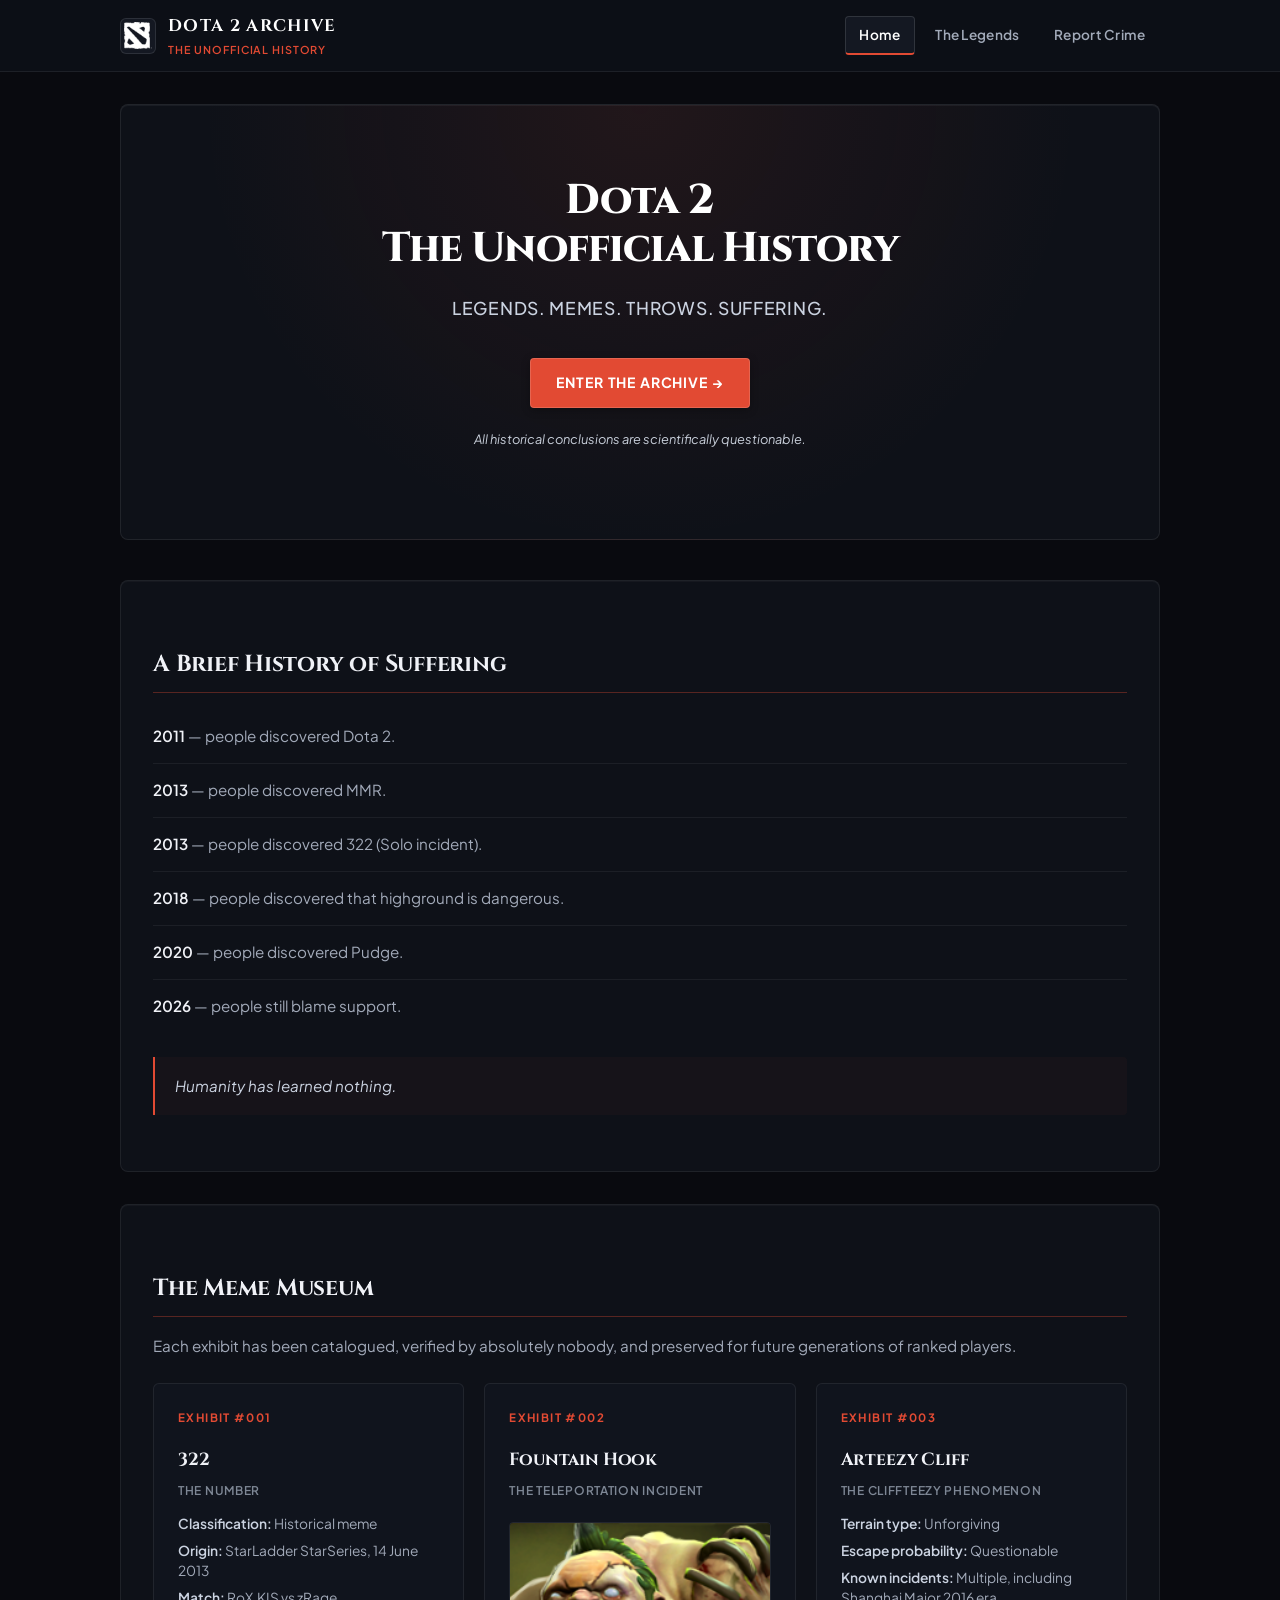
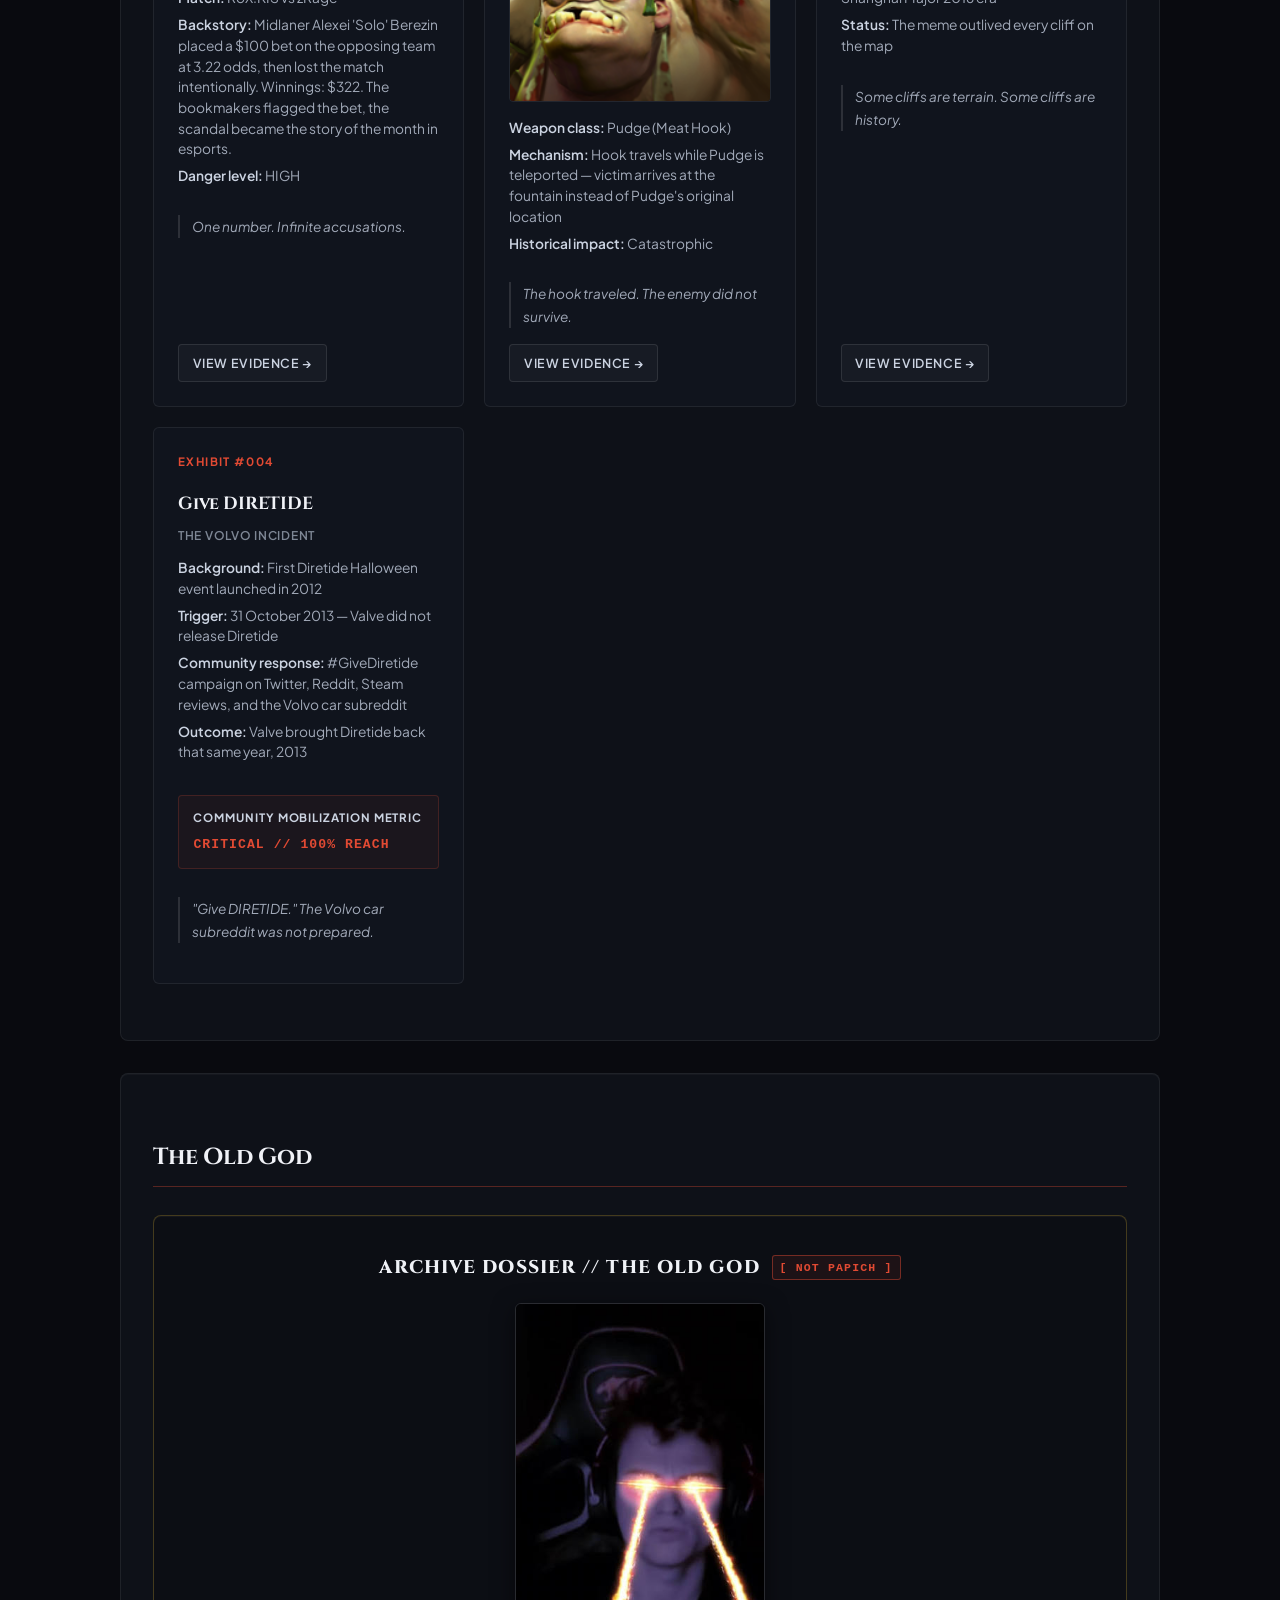
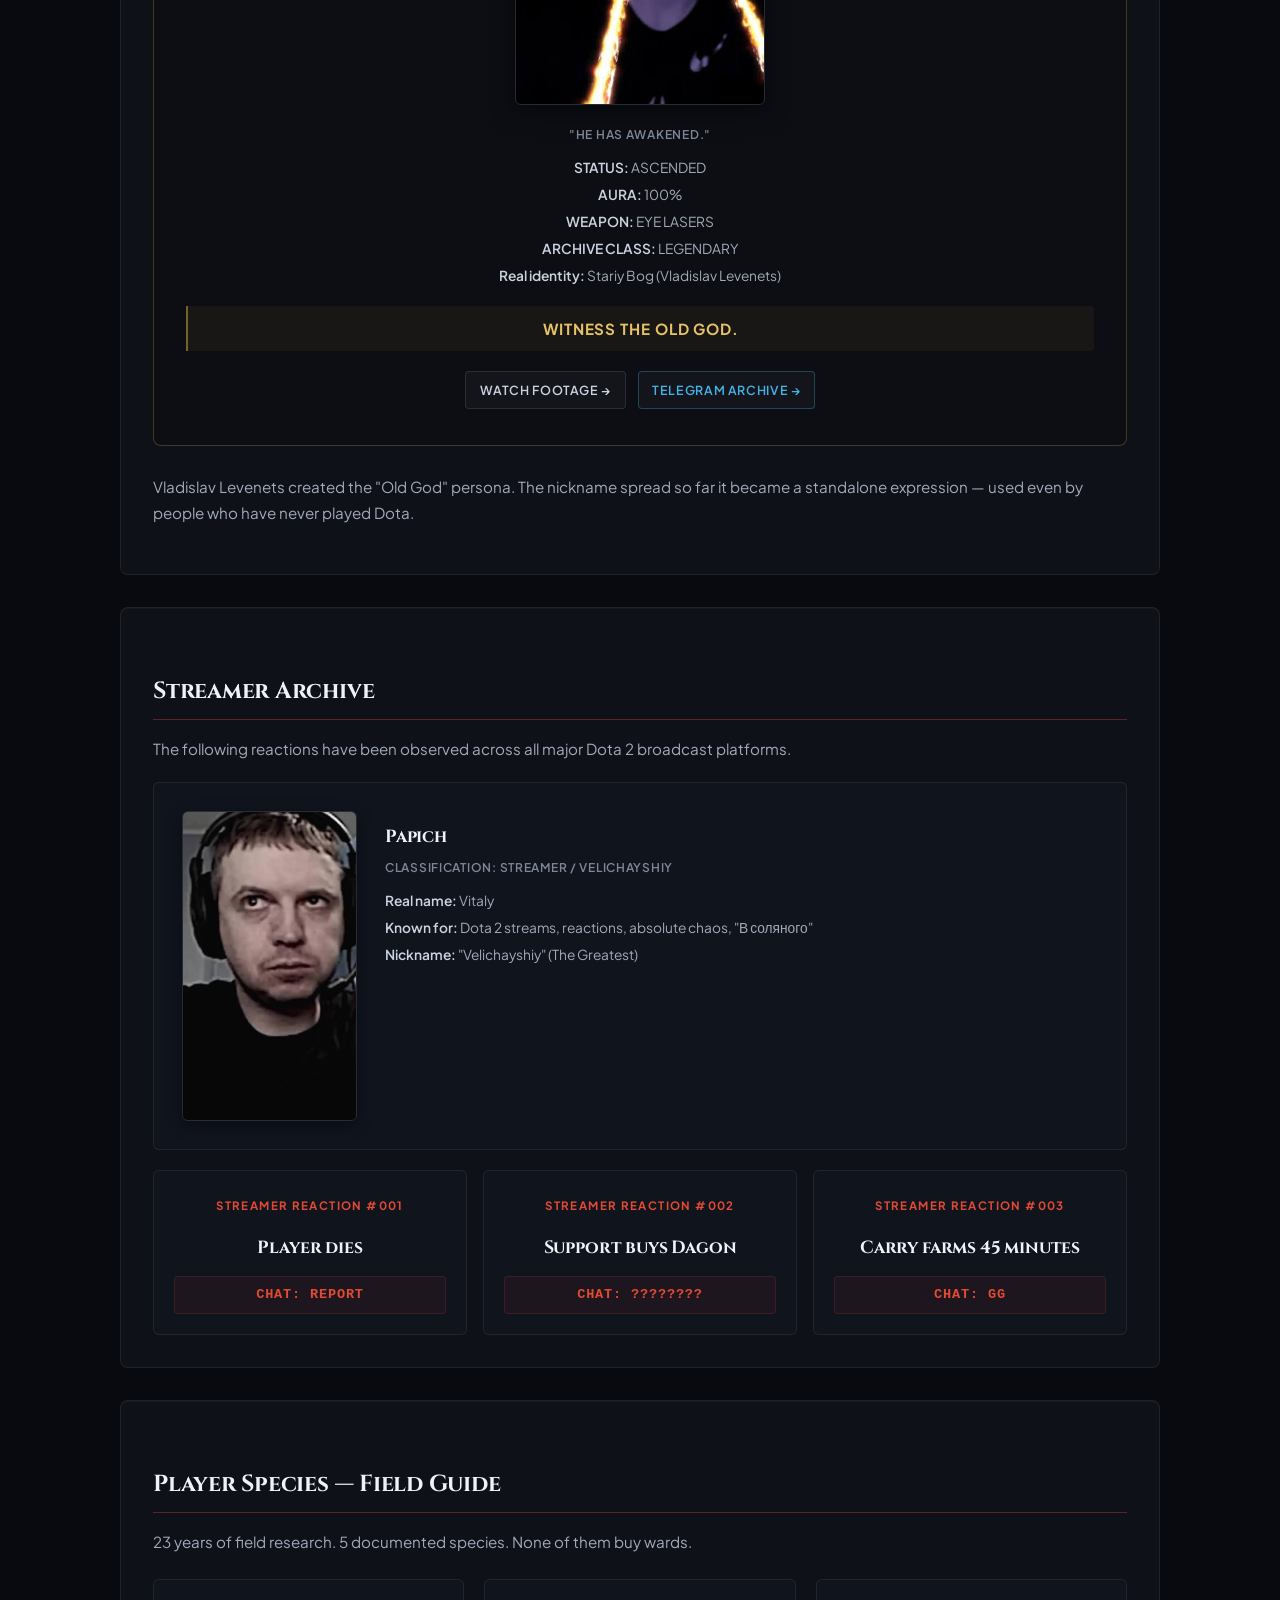
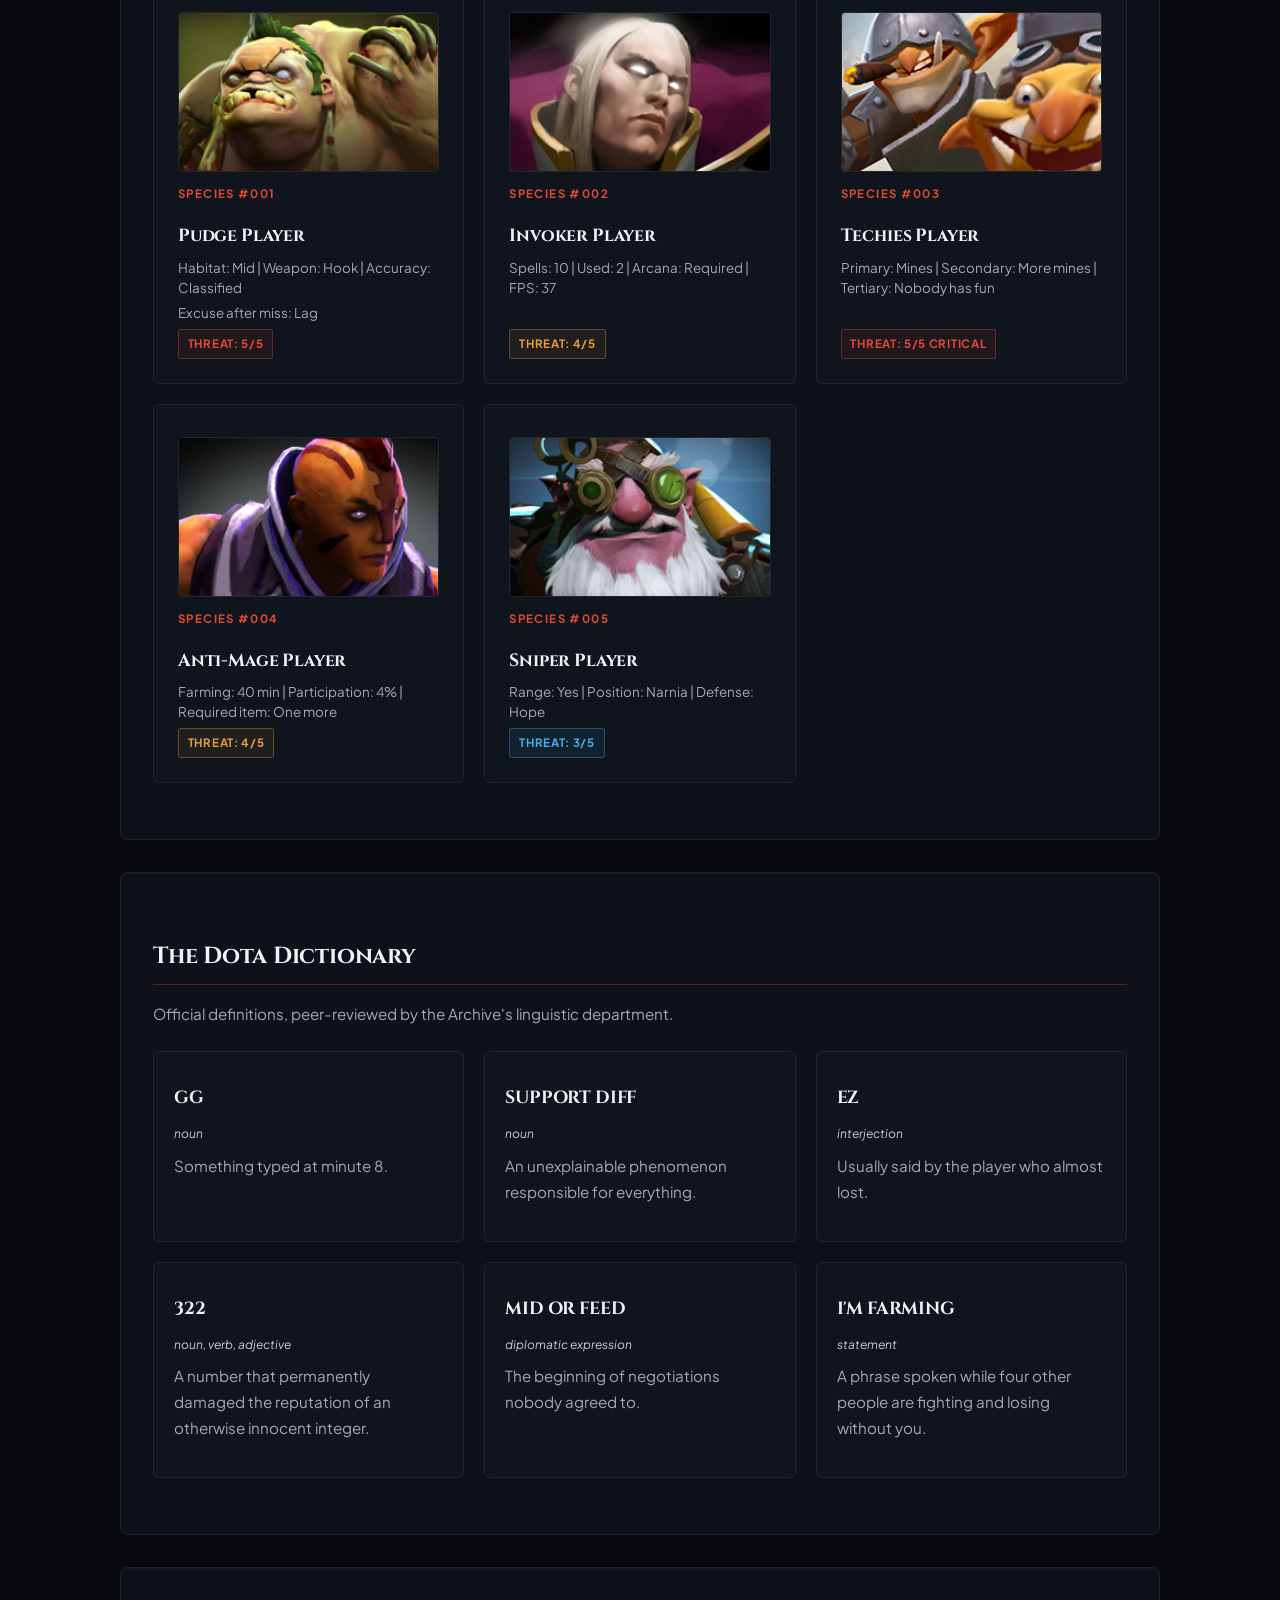
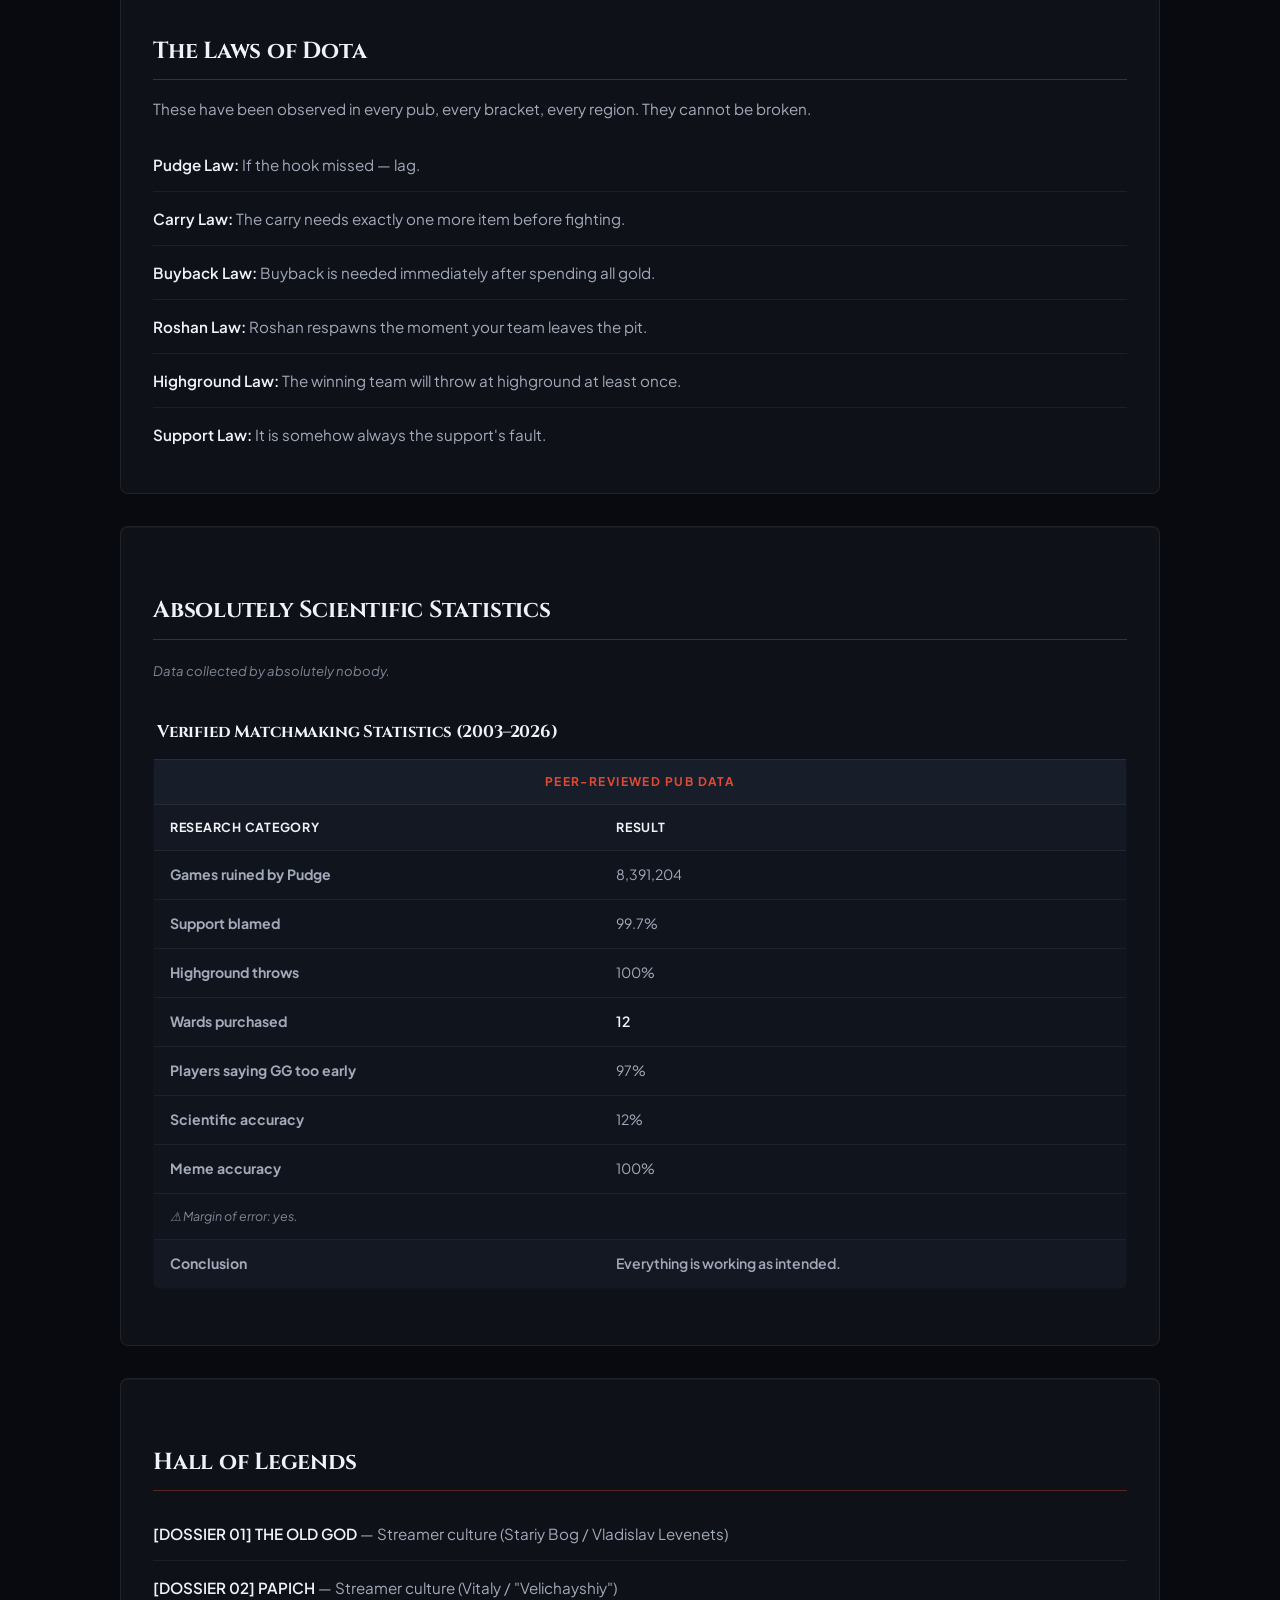
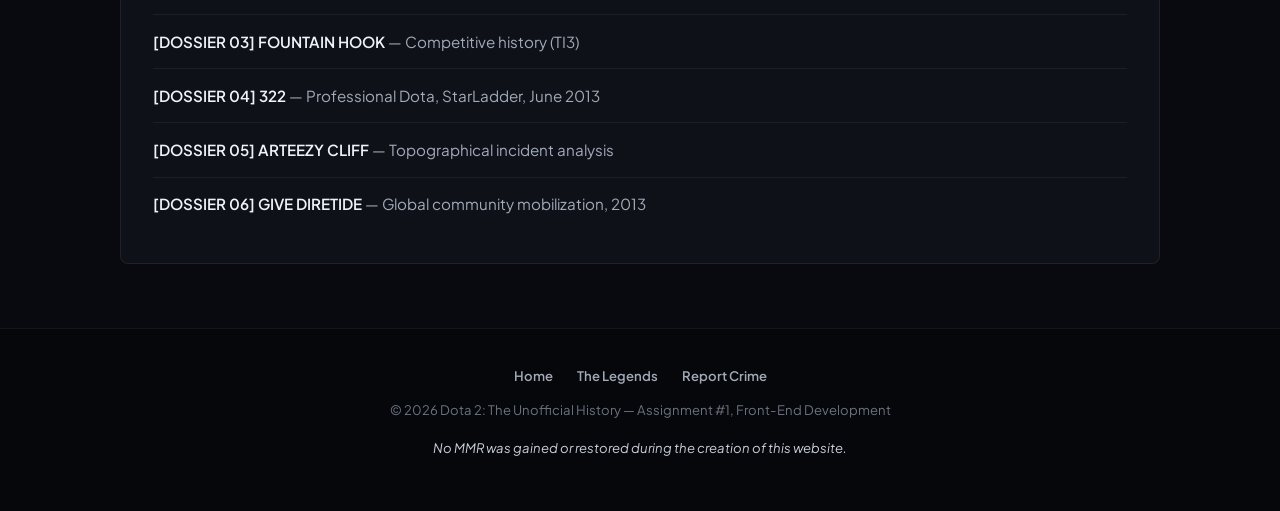
==== index.html @ 2c273de8 "1 assignment" ====
<!DOCTYPE html>
<html lang="en">
<head>
    <meta charset="UTF-8">
    <meta name="viewport" content="width=device-width, initial-scale=1.0">
    <meta name="description" content="A peer-reviewed academic archive documenting the legends, memes, and scientifically verified suffering of Dota 2 matchmaking.">
    <link rel="preconnect" href="https://fonts.googleapis.com">
    <link rel="preconnect" href="https://fonts.gstatic.com" crossorigin>
    <link href="https://fonts.googleapis.com/css2?family=Cinzel:wght@600;700;800;900&family=Plus+Jakarta+Sans:ital,wght@0,400;0,500;0,600;0,700;1,400&display=swap" rel="stylesheet">
    <link rel="stylesheet" href="css/style.css">
</head>
<body>

    <header>
        <div class="header-container">
            <div class="logo-group">
                <img src="images/dota-logo.png" alt="Dota 2 emblem" class="site-logo">
                <div>
                    <span class="site-title">DOTA 2 ARCHIVE</span>
                    <span class="site-sub">The Unofficial History</span>
                </div>
            </div>
            <nav>
                <a href="index.html" class="active">Home</a>
                <a href="about.html">The Legends</a>
                <a href="contact.html">Report Crime</a>
            </nav>
        </div>
    </header>

    <main>

        <!-- ===== HERO BANNER (Unique ID) ===== -->
        <section id="hero-banner">
            <h1>Dota 2<br>The Unofficial History</h1>
            <p class="hero-subtitle">Legends. Memes. Throws. Suffering.</p>
            <a href="about.html" class="cta-button">ENTER THE ARCHIVE &rarr;</a>
            <p class="hero-fine-print"><em>All historical conclusions are scientifically questionable.</em></p>
        </section>

        <!-- ===== A BRIEF HISTORY OF SUFFERING ===== -->
        <section class="content-section">
            <h2>A Brief History of Suffering</h2>

            <ul class="history-list">
                <li><strong>2011</strong> &mdash; people discovered Dota 2.</li>
                <li><strong>2013</strong> &mdash; people discovered MMR.</li>
                <li><strong>2013</strong> &mdash; people discovered 322 (Solo incident).</li>
                <li><strong>2018</strong> &mdash; people discovered that highground is dangerous.</li>
                <li><strong>2020</strong> &mdash; people discovered Pudge.</li>
                <li><strong>2026</strong> &mdash; people still blame support.</li>
            </ul>

            <blockquote>Humanity has learned nothing.</blockquote>
        </section>

        <!-- ===== THE MEME MUSEUM ===== -->
        <section class="content-section">
            <h2>The Meme Museum</h2>
            <p>Each exhibit has been catalogued, verified by absolutely nobody, and preserved for future generations of ranked players.</p>

            <div class="exhibit-grid">

                <div class="exhibit-card">
                    <span class="exhibit-number">EXHIBIT #001</span>
                    <h3>322</h3>
                    <p class="exhibit-subtitle">THE NUMBER</p>
                    <div class="exhibit-data">
                        <p><strong>Classification:</strong> Historical meme</p>
                        <p><strong>Origin:</strong> StarLadder StarSeries, 14 June 2013</p>
                        <p><strong>Match:</strong> RoX.KIS vs zRage</p>
                        <p><strong>Backstory:</strong> Midlaner Alexei 'Solo' Berezin placed a $100 bet on the opposing team at 3.22 odds, then lost the match intentionally. Winnings: $322. The bookmakers flagged the bet, the scandal became the story of the month in esports.</p>
                        <p><strong>Danger level:</strong> HIGH</p>
                    </div>
                    <div class="exhibit-quote">One number. Infinite accusations.</div>
                    <a href="https://www.youtube.com/watch?v=mHl6HFGBHSY" target="_blank" rel="noopener" class="evidence-link">VIEW EVIDENCE &rarr;</a>
                </div>

                <div class="exhibit-card">
                    <span class="exhibit-number">EXHIBIT #002</span>
                    <h3>Fountain Hook</h3>
                    <p class="exhibit-subtitle">THE TELEPORTATION INCIDENT</p>
                    <img src="images/pudge.jpg" alt="Pudge the Butcher, Dota 2 strength hero known for Meat Hook" class="exhibit-img">
                    <div class="exhibit-data">
                        <p><strong>Weapon class:</strong> Pudge (Meat Hook)</p>
                        <p><strong>Mechanism:</strong> Hook travels while Pudge is teleported &mdash; victim arrives at the fountain instead of Pudge's original location</p>
                        <p><strong>Historical impact:</strong> Catastrophic</p>
                    </div>
                    <div class="exhibit-quote">The hook traveled. The enemy did not survive.</div>
                    <a href="https://www.youtube.com/watch?v=3Jr0sUWDC84" target="_blank" rel="noopener" class="evidence-link">VIEW EVIDENCE &rarr;</a>
                </div>

                <div class="exhibit-card">
                    <span class="exhibit-number">EXHIBIT #003</span>
                    <h3>Arteezy Cliff</h3>
                    <p class="exhibit-subtitle">THE CLIFFTEEZY PHENOMENON</p>
                    <div class="exhibit-data">
                        <p><strong>Terrain type:</strong> Unforgiving</p>
                        <p><strong>Escape probability:</strong> Questionable</p>
                        <p><strong>Known incidents:</strong> Multiple, including Shanghai Major 2016 era</p>
                        <p><strong>Status:</strong> The meme outlived every cliff on the map</p>
                    </div>
                    <div class="exhibit-quote">Some cliffs are terrain. Some cliffs are history.</div>
                    <a href="https://www.youtube.com/watch?v=8sR3G165goo" target="_blank" rel="noopener" class="evidence-link">VIEW EVIDENCE &rarr;</a>
                </div>

                <div class="exhibit-card">
                    <span class="exhibit-number">EXHIBIT #004</span>
                    <h3>Give DIRETIDE</h3>
                    <p class="exhibit-subtitle">THE VOLVO INCIDENT</p>
                    <div class="exhibit-data">
                        <p><strong>Background:</strong> First Diretide Halloween event launched in 2012</p>
                        <p><strong>Trigger:</strong> 31 October 2013 &mdash; Valve did not release Diretide</p>
                        <p><strong>Community response:</strong> #GiveDiretide campaign on Twitter, Reddit, Steam reviews, and the Volvo car subreddit</p>
                        <p><strong>Outcome:</strong> Valve brought Diretide back that same year, 2013</p>
                    </div>
                    <div class="anger-bar">
                        <span class="anger-label">Community Mobilization Metric</span>
                        <span class="anger-fill">CRITICAL // 100% REACH</span>
                    </div>
                    <div class="exhibit-quote">"Give DIRETIDE." The Volvo car subreddit was not prepared.</div>
                </div>

            </div>
        </section>

        <!-- ===== THE OLD GOD ===== -->
        <section class="content-section">
            <h2>The Old God</h2>

            <div class="old-god-card">
                <div class="old-god-header">
                    <span class="old-god-badge">ARCHIVE DOSSIER // THE OLD GOD</span>
                    <span class="not-papich-badge">[ NOT PAPICH ]</span>
                </div>
                <img src="images/old-god.jpg" alt="The Old God with Eye Lasers" class="old-god-photo">
                <p class="exhibit-subtitle">"HE HAS AWAKENED."</p>
                <div class="exhibit-data">
                    <p><strong>STATUS:</strong> ASCENDED</p>
                    <p><strong>AURA:</strong> 100%</p>
                    <p><strong>WEAPON:</strong> EYE LASERS</p>
                    <p><strong>ARCHIVE CLASS:</strong> LEGENDARY</p>
                    <p><strong>Real identity:</strong> Stariy Bog (Vladislav Levenets)</p>
                </div>
                <div class="exhibit-quote old-god-witness">WITNESS THE OLD GOD.</div>
                <div class="old-god-actions">
                    <a href="https://www.youtube.com/watch?v=uypDLagjrmo" target="_blank" rel="noopener" class="evidence-link">WATCH FOOTAGE &rarr;</a>
                    <a href="https://t.me/s/StariyBog" target="_blank" rel="noopener" class="evidence-link tg-link">TELEGRAM ARCHIVE &rarr;</a>
                </div>
            </div>

            <p>
                Vladislav Levenets created the "Old God" persona.
                The nickname spread so far it became a standalone expression &mdash;
                used even by people who have never played Dota.
            </p>
        </section>

        <!-- ===== STREAMER ARCHIVE ===== -->
        <section class="content-section">
            <h2>Streamer Archive</h2>
            <p>The following reactions have been observed across all major Dota 2 broadcast platforms.</p>

            <div class="streamer-block">
                <div class="streamer-layout">
                    <img src="images/papich.jpg" alt="Portrait of Papich (Vitaly / Velichayshiy)" class="streamer-photo">
                    <div class="streamer-info">
                        <h3>Papich</h3>
                        <p class="exhibit-subtitle">CLASSIFICATION: STREAMER / VELICHAYSHIY</p>
                        <div class="exhibit-data">
                            <p><strong>Real name:</strong> Vitaly</p>
                            <p><strong>Known for:</strong> Dota 2 streams, reactions, absolute chaos, "В соляного"</p>
                            <p><strong>Nickname:</strong> "Velichayshiy" (The Greatest)</p>
                        </div>
                    </div>
                </div>
            </div>

            <div class="reaction-grid">
                <div class="reaction-card">
                    <span class="exhibit-number">STREAMER REACTION #001</span>
                    <h3>Player dies</h3>
                    <div class="reaction-chat">CHAT: REPORT</div>
                </div>
                <div class="reaction-card">
                    <span class="exhibit-number">STREAMER REACTION #002</span>
                    <h3>Support buys Dagon</h3>
                    <div class="reaction-chat">CHAT: ????????</div>
                </div>
                <div class="reaction-card">
                    <span class="exhibit-number">STREAMER REACTION #003</span>
                    <h3>Carry farms 45 minutes</h3>
                    <div class="reaction-chat">CHAT: GG</div>
                </div>
            </div>
        </section>

        <!-- ===== PLAYER SPECIES ===== -->
        <section class="content-section">
            <h2>Player Species &mdash; Field Guide</h2>
            <p>23 years of field research. 5 documented species. None of them buy wards.</p>

            <div class="species-grid">
                <div class="species-card danger-extreme">
                    <img src="images/pudge.jpg" alt="Pudge the Butcher, Dota 2 strength hero" class="species-img">
                    <span class="exhibit-number">SPECIES #001</span>
                    <h3>Pudge Player</h3>
                    <p class="species-stat">Habitat: Mid | Weapon: Hook | Accuracy: Classified</p>
                    <p class="species-stat">Excuse after miss: Lag</p>
                    <span class="danger-badge">Threat: 5/5</span>
                </div>

                <div class="species-card danger-high">
                    <img src="images/invoker.jpg" alt="Invoker, Dota 2 intelligence hero" class="species-img">
                    <span class="exhibit-number">SPECIES #002</span>
                    <h3>Invoker Player</h3>
                    <p class="species-stat">Spells: 10 | Used: 2 | Arcana: Required | FPS: 37</p>
                    <span class="danger-badge">Threat: 4/5</span>
                </div>

                <div class="species-card danger-extreme">
                    <img src="images/techies.jpg" alt="Techies, Dota 2 intelligence hero" class="species-img">
                    <span class="exhibit-number">SPECIES #003</span>
                    <h3>Techies Player</h3>
                    <p class="species-stat">Primary: Mines | Secondary: More mines | Tertiary: Nobody has fun</p>
                    <span class="danger-badge">Threat: 5/5 CRITICAL</span>
                </div>

                <div class="species-card danger-high">
                    <img src="images/anti_mage.jpg" alt="Anti-Mage, Dota 2 agility hero" class="species-img">
                    <span class="exhibit-number">SPECIES #004</span>
                    <h3>Anti-Mage Player</h3>
                    <p class="species-stat">Farming: 40 min | Participation: 4% | Required item: One more</p>
                    <span class="danger-badge">Threat: 4/5</span>
                </div>

                <div class="species-card danger-moderate">
                    <img src="images/sniper.jpg" alt="Sniper, Dota 2 agility hero" class="species-img">
                    <span class="exhibit-number">SPECIES #005</span>
                    <h3>Sniper Player</h3>
                    <p class="species-stat">Range: Yes | Position: Narnia | Defense: Hope</p>
                    <span class="danger-badge">Threat: 3/5</span>
                </div>
            </div>
        </section>

        <!-- ===== DOTA DICTIONARY ===== -->
        <section class="content-section">
            <h2>The Dota Dictionary</h2>
            <p>Official definitions, peer-reviewed by the Archive's linguistic department.</p>

            <div class="dictionary-grid">
                <div class="dict-entry">
                    <h3>GG</h3>
                    <p class="dict-pos"><em>noun</em></p>
                    <p>Something typed at minute 8.</p>
                </div>
                <div class="dict-entry">
                    <h3>SUPPORT DIFF</h3>
                    <p class="dict-pos"><em>noun</em></p>
                    <p>An unexplainable phenomenon responsible for everything.</p>
                </div>
                <div class="dict-entry">
                    <h3>EZ</h3>
                    <p class="dict-pos"><em>interjection</em></p>
                    <p>Usually said by the player who almost lost.</p>
                </div>
                <div class="dict-entry">
                    <h3>322</h3>
                    <p class="dict-pos"><em>noun, verb, adjective</em></p>
                    <p>A number that permanently damaged the reputation of an otherwise innocent integer.</p>
                </div>
                <div class="dict-entry">
                    <h3>MID OR FEED</h3>
                    <p class="dict-pos"><em>diplomatic expression</em></p>
                    <p>The beginning of negotiations nobody agreed to.</p>
                </div>
                <div class="dict-entry">
                    <h3>I'M FARMING</h3>
                    <p class="dict-pos"><em>statement</em></p>
                    <p>A phrase spoken while four other people are fighting and losing without you.</p>
                </div>
            </div>
        </section>

        <!-- ===== THE LAWS OF DOTA ===== -->
        <section class="content-section">
            <h2>The Laws of Dota</h2>
            <p>These have been observed in every pub, every bracket, every region. They cannot be broken.</p>

            <ol class="laws-list">
                <li><strong>Pudge Law:</strong> If the hook missed &mdash; lag.</li>
                <li><strong>Carry Law:</strong> The carry needs exactly one more item before fighting.</li>
                <li><strong>Buyback Law:</strong> Buyback is needed immediately after spending all gold.</li>
                <li><strong>Roshan Law:</strong> Roshan respawns the moment your team leaves the pit.</li>
                <li><strong>Highground Law:</strong> The winning team will throw at highground at least once.</li>
                <li><strong>Support Law:</strong> It is somehow always the support's fault.</li>
            </ol>
        </section>

        <!-- ===== SCIENTIFIC STATISTICS ===== -->
        <section class="content-section">
            <h2>Absolutely Scientific Statistics</h2>
            <p class="research-disclaimer">Data collected by absolutely nobody.</p>

            <table class="data-table">
                <caption>Verified Matchmaking Statistics (2003&ndash;2026)</caption>
                <thead>
                    <tr>
                        <th colspan="2" class="table-category-header">PEER-REVIEWED PUB DATA</th>
                    </tr>
                    <tr>
                        <th scope="col">Research Category</th>
                        <th scope="col">Result</th>
                    </tr>
                </thead>
                <tbody>
                    <tr><th scope="row">Games ruined by Pudge</th><td>8,391,204</td></tr>
                    <tr><th scope="row">Support blamed</th><td>99.7%</td></tr>
                    <tr><th scope="row">Highground throws</th><td>100%</td></tr>
                    <tr><th scope="row">Wards purchased</th><td><strong>12</strong></td></tr>
                    <tr><th scope="row">Players saying GG too early</th><td>97%</td></tr>
                    <tr><th scope="row">Scientific accuracy</th><td>12%</td></tr>
                    <tr><th scope="row">Meme accuracy</th><td>100%</td></tr>
                    <tr>
                        <td colspan="2" class="table-notice">&#9888; Margin of error: yes.</td>
                    </tr>
                </tbody>
                <tfoot>
                    <tr>
                        <th scope="row">Conclusion</th>
                        <td>Everything is working as intended.</td>
                    </tr>
                </tfoot>
            </table>
        </section>

        <!-- ===== HALL OF LEGENDS ===== -->
        <section class="content-section">
            <h2>Hall of Legends</h2>

            <ul class="meme-list">
                <li><strong>[DOSSIER 01] THE OLD GOD</strong> &mdash; Streamer culture (Stariy Bog / Vladislav Levenets)</li>
                <li><strong>[DOSSIER 02] PAPICH</strong> &mdash; Streamer culture (Vitaly / "Velichayshiy")</li>
                <li><strong>[DOSSIER 03] FOUNTAIN HOOK</strong> &mdash; Competitive history (TI3)</li>
                <li><strong>[DOSSIER 04] 322</strong> &mdash; Professional Dota, StarLadder, June 2013</li>
                <li><strong>[DOSSIER 05] ARTEEZY CLIFF</strong> &mdash; Topographical incident analysis</li>
                <li><strong>[DOSSIER 06] GIVE DIRETIDE</strong> &mdash; Global community mobilization, 2013</li>
            </ul>
        </section>

    </main>

    <footer>
        <div class="footer-container">
            <div class="footer-links">
                <a href="index.html">Home</a>
                <a href="about.html">The Legends</a>
                <a href="contact.html">Report Crime</a>
            </div>
            <p>&copy; 2026 Dota 2: The Unofficial History &mdash; Assignment #1, Front-End Development</p>
            <p class="footer-note"><em>No MMR was gained or restored during the creation of this website.</em></p>
        </div>
    </footer>

</body>
</html>
---- css/style.css ----
/* ==========================================================================
   DOTA 2: THE UNOFFICIAL HISTORY — style.css
   Academic Research Archive & Museum of Recorded Matches

   DESIGN PRINCIPLES (Anti-Slop / High-Craft):
     - Restrained titanium & obsidian dark theme (no cheap neon/purple slop)
     - High-contrast bespoke typography: Classical monumentality + modern grotesque
     - Hairline borders (0.5-1px), diffuse ambient shadows, no garish glows
     - Strict visual hierarchy, whitespace discipline, zero emoji spam

   COLOR FORMATS (4 distinct formats):
     1. Named:  white, black, transparent
     2. Hex:    #090a0f, #0e1118, #141822, #1c212e, #282f42, #e24a33
     3. RGB:    rgb(226, 74, 51) — Dota Ember Crimson
     4. HSL:    hsl(218, 14%, 68%) — Desaturated slate body text

   FONT FAMILIES (Max 2):
     Headings: 'Cinzel', 'Georgia', serif
     Body:     'Plus Jakarta Sans', -apple-system, BlinkMacSystemFont, sans-serif

   CSS UNITS: px, %, rem, vh
   ========================================================================== */

/* ===== RESET & CORE BOX MODEL ===== */
*,
*::before,
*::after {
    box-sizing: border-box;
    margin: 0;
    padding: 0;
}

/* ===== ROOT & CANVAS ===== */
body {
    background-color: #090a0f;
    color: hsl(218, 14%, 68%);
    font-family: 'Plus Jakarta Sans', -apple-system, BlinkMacSystemFont, sans-serif;
    font-size: 0.95rem;
    line-height: 1.7;
    display: flex;
    flex-direction: column;
    min-height: 100vh;
    -webkit-font-smoothing: antialiased;
    -moz-osx-font-smoothing: grayscale;
}

/* ===== TYPOGRAPHY ARCHITECTURE ===== */
h1, h2, h3, h4, caption, legend {
    font-family: 'Cinzel', 'Georgia', serif;
    color: #f0f2f7;
    letter-spacing: -0.01em;
}

h1 {
    font-size: 2.6rem;
    font-weight: 800;
    line-height: 1.15;
    margin-bottom: 0.75rem;
    color: white;
}

h2 {
    font-size: 1.45rem;
    font-weight: 700;
    margin-top: 2rem;
    margin-bottom: 1rem;
    padding-bottom: 0.5rem;
    border-bottom: 1px solid rgba(226, 74, 51, 0.35);
    display: flex;
    align-items: center;
    justify-content: space-between;
}

h3 {
    font-size: 1.1rem;
    font-weight: 700;
    color: #f0f2f7;
    margin-top: 0.75rem;
    margin-bottom: 0.35rem;
}

p {
    margin-bottom: 1rem;
}

a {
    color: rgb(226, 74, 51);
    text-decoration: none;
    transition: color 0.18s ease;
}

a:hover {
    color: white;
}

em {
    color: hsl(218, 20%, 82%);
    font-style: italic;
}

strong {
    color: #f0f2f7;
    font-weight: 600;
}

blockquote {
    border-left: 2px solid rgb(226, 74, 51);
    background-color: rgba(226, 74, 51, 0.04);
    padding: 1rem 1.25rem;
    margin: 1.5rem 0;
    border-radius: 0 4px 4px 0;
    color: #cbd3e1;
    font-style: italic;
}

/* ===== HEADER & NAVIGATION ===== */
header {
    background-color: rgba(14, 17, 24, 0.85);
    border-bottom: 1px solid rgba(255, 255, 255, 0.07);
    padding: 0.75rem 0;
    position: sticky;
    top: 0;
    z-index: 200;
    backdrop-filter: blur(12px);
    -webkit-backdrop-filter: blur(12px);
}

.header-container {
    width: 90%;
    max-width: 1040px;
    margin: 0 auto;
    display: flex;
    justify-content: space-between;
    align-items: center;
    flex-wrap: wrap;
    gap: 0.75rem;
}

.logo-group {
    display: flex;
    align-items: center;
    gap: 0.75rem;
}

.site-logo {
    width: 36px;
    height: 36px;
    object-fit: contain;
    background-color: #141822;
    border: 1px solid rgba(255, 255, 255, 0.1);
    border-radius: 6px;
    padding: 3px;
}

.site-title {
    display: block;
    font-family: 'Cinzel', 'Georgia', serif;
    font-size: 1.05rem;
    font-weight: 700;
    color: white;
    letter-spacing: 0.08em;
}

.site-sub {
    display: block;
    font-size: 0.68rem;
    color: rgb(226, 74, 51);
    letter-spacing: 0.08em;
    text-transform: uppercase;
    font-weight: 600;
}

nav {
    display: flex;
    gap: 0.35rem;
}

nav a {
    display: inline-block;
    color: hsl(218, 14%, 68%);
    font-size: 0.85rem;
    font-weight: 600;
    letter-spacing: 0.02em;
    padding: 0.4rem 0.85rem;
    border-radius: 4px;
    border: 1px solid transparent;
    transition: all 0.18s ease;
}

nav a:hover {
    background-color: rgba(255, 255, 255, 0.05);
    border-color: rgba(255, 255, 255, 0.08);
    color: white;
}

nav a.active {
    background-color: #141822;
    border-color: rgba(255, 255, 255, 0.12);
    color: white;
    border-bottom: 2px solid rgb(226, 74, 51);
}

/* ===== MAIN WORKSPACE ===== */
main {
    flex: 1;
    width: 90%;
    max-width: 1040px;
    margin: 2rem auto;
}

/* ===== HERO BANNER (Single Required CSS ID Selector) ===== */
#hero-banner {
    background: radial-gradient(circle at 50% 0%, rgba(226, 74, 51, 0.09) 0%, transparent 65%), #0e1118;
    border: 1px solid rgba(255, 255, 255, 0.08);
    border-radius: 8px;
    padding: 4.5rem 2rem;
    margin-bottom: 2.5rem;
    text-align: center;
    min-height: 48vh;
    display: flex;
    flex-direction: column;
    justify-content: center;
    align-items: center;
    gap: 1.1rem;
    position: relative;
    box-shadow: inset 0 1px 0 rgba(255, 255, 255, 0.05);
}

#hero-banner h1 {
    margin-bottom: 0.25rem;
    letter-spacing: -0.02em;
}

.hero-subtitle {
    font-size: 1.1rem;
    font-weight: 500;
    color: #cbd3e1;
    letter-spacing: 0.04em;
    text-transform: uppercase;
}

.hero-fine-print {
    font-size: 0.8rem;
    color: hsl(218, 10%, 46%);
    margin-top: 0.25rem;
}

.cta-button {
    display: inline-block;
    background-color: rgb(226, 74, 51);
    color: white;
    font-size: 0.88rem;
    font-weight: 700;
    letter-spacing: 0.06em;
    padding: 0.75rem 1.6rem;
    border-radius: 4px;
    border: 1px solid rgba(255, 255, 255, 0.15);
    transition: all 0.18s ease;
    box-shadow: 0 2px 8px rgba(0, 0, 0, 0.3);
}

.cta-button:hover {
    background-color: #ff523d;
    color: white;
    transform: translateY(-1px);
    box-shadow: 0 4px 14px rgba(226, 74, 51, 0.35);
}

.cta-button:active {
    transform: scale(0.98);
}

/* ===== CONTENT SECTIONS ===== */
.content-section {
    background-color: #0e1118;
    border: 1px solid rgba(255, 255, 255, 0.07);
    border-radius: 8px;
    padding: 2rem;
    margin-bottom: 2rem;
    box-shadow: inset 0 1px 0 rgba(255, 255, 255, 0.03);
}

/* ===== EXHIBIT CARDS (Museum Bento Grid) ===== */
.exhibit-grid {
    display: grid;
    grid-template-columns: repeat(auto-fit, minmax(280px, 1fr));
    gap: 1.25rem;
    margin: 1.5rem 0;
}

.exhibit-card {
    background-color: #10141d;
    border: 1px solid rgba(255, 255, 255, 0.07);
    border-radius: 6px;
    padding: 1.5rem;
    display: flex;
    flex-direction: column;
    justify-content: space-between;
    transition: transform 0.18s ease, border-color 0.18s ease, box-shadow 0.18s ease;
}

.exhibit-card:hover {
    border-color: rgba(255, 255, 255, 0.14);
    transform: translateY(-2px);
    box-shadow: 0 8px 24px rgba(0, 0, 0, 0.35);
}

.exhibit-card-featured {
    background-color: #121722;
    border: 1px solid rgba(226, 74, 51, 0.3);
    border-radius: 6px;
    padding: 1.5rem;
}

.exhibit-number {
    display: inline-block;
    font-size: 0.72rem;
    font-weight: 700;
    letter-spacing: 0.12em;
    color: rgb(226, 74, 51);
    text-transform: uppercase;
    margin-bottom: 0.4rem;
}

.exhibit-subtitle {
    font-size: 0.75rem;
    font-weight: 600;
    color: hsl(218, 10%, 54%);
    letter-spacing: 0.06em;
    text-transform: uppercase;
    margin-bottom: 0.75rem;
}

.exhibit-img {
    width: 100%;
    height: 180px;
    object-fit: cover;
    border-radius: 4px;
    border: 1px solid rgba(255, 255, 255, 0.08);
    margin: 0.5rem 0 1rem 0;
}

.exhibit-data {
    font-size: 0.86rem;
    margin-bottom: 1rem;
    display: flex;
    flex-direction: column;
    gap: 0.4rem;
}

.exhibit-data p {
    margin-bottom: 0;
    line-height: 1.5;
}

.exhibit-data strong {
    color: #cbd3e1;
}

.exhibit-quote {
    font-size: 0.85rem;
    font-style: italic;
    color: hsl(218, 14%, 68%);
    border-left: 2px solid rgba(255, 255, 255, 0.12);
    padding-left: 0.75rem;
    margin: 0.75rem 0 1rem 0;
}

/* Evidence Action Button */
.evidence-link {
    display: inline-block;
    align-self: flex-start;
    margin-top: auto;
    font-size: 0.78rem;
    font-weight: 600;
    letter-spacing: 0.05em;
    color: #cbd3e1;
    background-color: rgba(255, 255, 255, 0.03);
    border: 1px solid rgba(255, 255, 255, 0.1);
    border-radius: 4px;
    padding: 0.45rem 0.85rem;
    transition: all 0.18s ease;
}

.evidence-link:hover {
    background-color: rgba(226, 74, 51, 0.12);
    border-color: rgba(226, 74, 51, 0.5);
    color: white;
}

.evidence-link:active {
    transform: scale(0.98);
}

.evidence-link.tg-link {
    color: #40b3e8;
    border-color: rgba(64, 179, 232, 0.3);
}

.evidence-link.tg-link:hover {
    background-color: rgba(64, 179, 232, 0.12);
    border-color: #40b3e8;
    color: white;
}

/* ===== HARDWARE-STYLE TELEMETRY (Diretide) ===== */
.anger-bar {
    display: flex;
    flex-direction: column;
    gap: 0.4rem;
    margin: 1rem 0;
    padding: 0.75rem 0.9rem;
    background-color: rgba(226, 74, 51, 0.05);
    border: 1px solid rgba(226, 74, 51, 0.2);
    border-radius: 4px;
}

.anger-label {
    font-size: 0.72rem;
    font-weight: 700;
    color: #cbd3e1;
    letter-spacing: 0.08em;
    text-transform: uppercase;
}

.anger-fill {
    font-family: monospace;
    font-size: 0.82rem;
    font-weight: 700;
    color: rgb(226, 74, 51);
    letter-spacing: 0.08em;
}

/* ===== THE OLD GOD DOSSIER CARD ===== */
.old-god-card {
    background-color: #0c0e14;
    border: 1px solid rgba(212, 175, 55, 0.28);
    border-radius: 8px;
    padding: 2.25rem 2rem;
    margin: 1.75rem 0;
    text-align: center;
    box-shadow: inset 0 1px 0 rgba(255, 255, 255, 0.04);
}

.old-god-card.about-version {
    max-width: 580px;
    margin-left: auto;
    margin-right: auto;
}

.old-god-header {
    display: flex;
    justify-content: center;
    align-items: center;
    gap: 0.75rem;
    flex-wrap: wrap;
    margin-bottom: 1rem;
}

.old-god-badge {
    font-family: 'Cinzel', 'Georgia', serif;
    font-size: 1.15rem;
    font-weight: 800;
    color: #f0f2f7;
    letter-spacing: 0.06em;
}

.not-papich-badge {
    display: inline-block;
    background-color: rgba(226, 74, 51, 0.08);
    color: rgb(226, 74, 51);
    border: 1px solid rgba(226, 74, 51, 0.45);
    padding: 2px 7px;
    border-radius: 3px;
    font-family: monospace;
    font-weight: 700;
    font-size: 0.72rem;
    letter-spacing: 0.1em;
    text-transform: uppercase;
}

.old-god-photo {
    max-width: 250px;
    width: 100%;
    height: auto;
    border-radius: 6px;
    border: 1px solid rgba(255, 255, 255, 0.12);
    box-shadow: 0 6px 22px rgba(0, 0, 0, 0.5);
    margin: 1.25rem auto;
    display: block;
    transition: transform 0.2s ease, border-color 0.2s ease;
}

.old-god-photo:hover {
    transform: scale(1.02);
    border-color: rgba(212, 175, 55, 0.5);
}

.old-god-witness {
    font-size: 0.95rem;
    font-weight: 700;
    font-style: normal;
    color: #e6c265;
    letter-spacing: 0.06em;
    background-color: rgba(212, 175, 55, 0.06);
    border-left: 2px solid rgba(212, 175, 55, 0.5);
    padding: 0.6rem 1rem;
    margin: 1.25rem 0;
    border-radius: 0 4px 4px 0;
}

.old-god-actions {
    display: flex;
    justify-content: center;
    gap: 0.75rem;
    flex-wrap: wrap;
    margin-top: 1.25rem;
}

/* ===== STREAMER PROFILE LAYOUT ===== */
.streamer-block {
    background-color: #10141d;
    border: 1px solid rgba(255, 255, 255, 0.07);
    border-radius: 6px;
    padding: 1.75rem;
    margin: 1.25rem 0;
}

.streamer-layout {
    display: flex;
    gap: 1.75rem;
    align-items: flex-start;
    flex-wrap: wrap;
}

.streamer-photo {
    max-width: 175px;
    width: 100%;
    height: auto;
    border-radius: 6px;
    border: 1px solid rgba(255, 255, 255, 0.1);
    box-shadow: 0 4px 16px rgba(0, 0, 0, 0.4);
    display: block;
}

.streamer-info {
    flex: 1;
    min-width: 260px;
}

/* ===== REACTION MATRIX ===== */
.reaction-grid {
    display: flex;
    flex-wrap: wrap;
    gap: 1rem;
    margin-top: 1.25rem;
}

.reaction-card {
    flex: 1 1 200px;
    background-color: #10141d;
    border: 1px solid rgba(255, 255, 255, 0.07);
    border-radius: 6px;
    padding: 1.25rem;
    text-align: center;
}

.reaction-chat {
    font-family: monospace;
    font-size: 0.85rem;
    font-weight: 700;
    color: rgb(226, 74, 51);
    letter-spacing: 0.06em;
    background-color: rgba(226, 74, 51, 0.06);
    border: 1px solid rgba(226, 74, 51, 0.15);
    padding: 0.4rem 0.6rem;
    border-radius: 4px;
    margin-top: 0.75rem;
}

/* ===== PLAYER SPECIES TILES ===== */
.species-grid {
    display: grid;
    grid-template-columns: repeat(auto-fit, minmax(260px, 1fr));
    gap: 1.25rem;
    margin: 1.5rem 0;
}

.species-card {
    background-color: #10141d;
    border: 1px solid rgba(255, 255, 255, 0.07);
    border-radius: 6px;
    padding: 1.5rem;
    position: relative;
    display: flex;
    flex-direction: column;
}

.species-img {
    width: 100%;
    height: 160px;
    object-fit: cover;
    border-radius: 4px;
    border: 1px solid rgba(255, 255, 255, 0.08);
    margin: 0.5rem 0 0.75rem 0;
}

.species-stat {
    font-size: 0.84rem;
    margin-bottom: 0.35rem;
    line-height: 1.5;
}

.danger-badge {
    display: inline-block;
    align-self: flex-start;
    margin-top: auto;
    font-size: 0.72rem;
    font-weight: 700;
    letter-spacing: 0.06em;
    padding: 0.25rem 0.55rem;
    border-radius: 3px;
    text-transform: uppercase;
}

.danger-extreme .danger-badge {
    color: rgb(226, 74, 51);
    background-color: rgba(226, 74, 51, 0.08);
    border: 1px solid rgba(226, 74, 51, 0.35);
}

.danger-high .danger-badge {
    color: #e69d35;
    background-color: rgba(230, 157, 53, 0.08);
    border: 1px solid rgba(230, 157, 53, 0.35);
}

.danger-moderate .danger-badge {
    color: #40b3e8;
    background-color: rgba(64, 179, 232, 0.08);
    border: 1px solid rgba(64, 179, 232, 0.35);
}

/* ===== DOTA DICTIONARY & LAWS ===== */
.dictionary-grid {
    display: grid;
    grid-template-columns: repeat(auto-fit, minmax(260px, 1fr));
    gap: 1.25rem;
    margin: 1.5rem 0;
}

.dict-entry {
    background-color: #10141d;
    border: 1px solid rgba(255, 255, 255, 0.07);
    border-radius: 6px;
    padding: 1.25rem;
}

.dict-pos {
    display: inline-block;
    font-size: 0.75rem;
    color: hsl(218, 10%, 54%);
    font-style: italic;
    margin-bottom: 0.5rem;
}

.history-list,
.laws-list,
.timeline-list,
.meme-list {
    list-style: none;
    padding: 0;
}

.history-list li,
.laws-list li,
.timeline-list li,
.meme-list li {
    padding: 0.85rem 0;
    border-bottom: 1px solid rgba(255, 255, 255, 0.06);
}

.history-list li:last-child,
.laws-list li:last-child,
.timeline-list li:last-child,
.meme-list li:last-child {
    border-bottom: none;
}

/* ===== EDITORIAL DATA TABLES ===== */
.data-table {
    width: 100%;
    border-collapse: collapse;
    margin: 1.5rem 0;
    font-size: 0.88rem;
    background-color: #10141d;
    border-radius: 6px;
    overflow: hidden;
    border: 1px solid rgba(255, 255, 255, 0.07);
}

.data-table caption {
    caption-side: top;
    font-size: 1.05rem;
    font-weight: 700;
    text-align: left;
    padding: 0.75rem 0.25rem;
    color: #f0f2f7;
}

.data-table th,
.data-table td {
    padding: 0.75rem 1rem;
    text-align: left;
    border-bottom: 1px solid rgba(255, 255, 255, 0.06);
}

.data-table thead th {
    background-color: #141822;
    color: #f0f2f7;
    font-size: 0.78rem;
    font-weight: 700;
    letter-spacing: 0.06em;
    text-transform: uppercase;
}

.table-category-header {
    text-align: center !important;
    background-color: #181d2a !important;
    color: rgb(226, 74, 51) !important;
    letter-spacing: 0.12em !important;
    font-size: 0.75rem !important;
}

.data-table tbody tr:hover {
    background-color: rgba(255, 255, 255, 0.02);
}

.data-table tfoot {
    background-color: #141822;
    font-weight: 600;
}

.table-notice {
    font-size: 0.78rem;
    font-style: italic;
    color: hsl(218, 10%, 54%);
}

/* ===== MULTIMEDIA EMBEDS ===== */
.video-embed {
    position: relative;
    width: 100%;
    padding-bottom: 56.25%;
    margin: 1.25rem 0 0.5rem 0;
    border-radius: 6px;
    overflow: hidden;
    background-color: #000;
    border: 1px solid rgba(255, 255, 255, 0.08);
}

.video-embed iframe {
    position: absolute;
    top: 0;
    left: 0;
    width: 100%;
    height: 100%;
    border: none;
}

.media-container {
    margin: 1.5rem 0;
}

.exhibit-video {
    width: 100%;
    max-height: 420px;
    border-radius: 6px;
    border: 1px solid rgba(255, 255, 255, 0.08);
    background-color: black;
}

.media-label,
.quote-source {
    font-size: 0.78rem;
    color: hsl(218, 10%, 54%);
    margin-top: 0.5rem;
    font-style: italic;
}

.featured-figure {
    margin: 1.5rem 0;
}

.profile-image {
    width: 100%;
    max-height: 380px;
    object-fit: cover;
    border-radius: 6px;
    border: 1px solid rgba(255, 255, 255, 0.08);
}

figcaption {
    font-size: 0.8rem;
    color: hsl(218, 10%, 54%);
    margin-top: 0.5rem;
    text-align: center;
    font-style: italic;
}

/* ===== CLASSIFIED DOSSIER FORM (Report a Crime) ===== */
.archive-form {
    margin-top: 1.5rem;
}

fieldset {
    border: 1px solid rgba(255, 255, 255, 0.08);
    border-radius: 6px;
    padding: 1.75rem;
    background-color: #10141d;
}

legend {
    font-size: 1rem;
    font-weight: 700;
    color: #f0f2f7;
    letter-spacing: 0.06em;
    padding: 0 0.6rem;
}

.form-group {
    margin-bottom: 1.35rem;
}

.form-group label,
.group-label {
    display: block;
    font-size: 0.84rem;
    font-weight: 600;
    color: #cbd3e1;
    margin-bottom: 0.45rem;
    letter-spacing: 0.01em;
}

input[type="text"],
input[type="number"],
input[type="date"],
select,
textarea {
    width: 100%;
    background-color: #090a0f;
    border: 1px solid rgba(255, 255, 255, 0.1);
    border-radius: 4px;
    color: #f0f2f7;
    font-family: inherit;
    font-size: 0.9rem;
    padding: 0.65rem 0.85rem;
    transition: border-color 0.18s ease, box-shadow 0.18s ease;
}

input[type="text"]:focus,
input[type="number"]:focus,
input[type="date"]:focus,
select:focus,
textarea:focus {
    outline: none;
    border-color: rgb(226, 74, 51);
    box-shadow: 0 0 0 3px rgba(226, 74, 51, 0.15);
}

.radio-group,
.checkbox-group {
    display: flex;
    flex-wrap: wrap;
    gap: 0.85rem 1.25rem;
    margin-top: 0.45rem;
}

.radio-group label,
.checkbox-group label {
    display: inline-flex;
    align-items: center;
    gap: 0.45rem;
    font-weight: 400;
    font-size: 0.86rem;
    color: hsl(218, 14%, 68%);
    cursor: pointer;
}

input[type="radio"],
input[type="checkbox"] {
    accent-color: rgb(226, 74, 51);
}

.form-actions {
    display: flex;
    gap: 0.85rem;
    margin-top: 1.75rem;
}

.submit-button {
    background-color: rgb(226, 74, 51);
    color: white;
    border: 1px solid rgba(255, 255, 255, 0.15);
    border-radius: 4px;
    font-size: 0.88rem;
    font-weight: 700;
    letter-spacing: 0.06em;
    padding: 0.75rem 1.6rem;
    cursor: pointer;
    transition: all 0.18s ease;
}

.submit-button:hover {
    background-color: #ff523d;
}

.submit-button:active {
    transform: scale(0.98);
}

button[type="reset"] {
    background-color: transparent;
    color: hsl(218, 14%, 68%);
    border: 1px solid rgba(255, 255, 255, 0.1);
    border-radius: 4px;
    font-size: 0.88rem;
    font-weight: 600;
    padding: 0.75rem 1.4rem;
    cursor: pointer;
    transition: all 0.18s ease;
}

button[type="reset"]:hover {
    background-color: rgba(255, 255, 255, 0.05);
    color: white;
}

/* ===== RECENT CASES GRID ===== */
.case-grid {
    display: grid;
    grid-template-columns: repeat(auto-fit, minmax(260px, 1fr));
    gap: 1.25rem;
    margin-top: 1.25rem;
}

.case-card {
    background-color: #10141d;
    border: 1px solid rgba(255, 255, 255, 0.07);
    border-radius: 6px;
    padding: 1.25rem;
}

.case-id {
    font-family: monospace;
    font-size: 0.75rem;
    color: rgb(226, 74, 51);
    font-weight: 700;
    margin-bottom: 0.25rem;
}

.case-status {
    font-size: 0.75rem;
    font-weight: 600;
    color: #e69d35;
    text-transform: uppercase;
    margin-bottom: 0.5rem;
}

.case-verdict {
    font-size: 0.82rem;
    font-style: italic;
    color: hsl(218, 14%, 68%);
    margin-top: 0.5rem;
}

.case-submitted-notice {
    background-color: rgba(226, 74, 51, 0.04);
    border: 1px solid rgba(226, 74, 51, 0.2);
    border-radius: 6px;
    padding: 1.5rem;
    margin-top: 2rem;
    text-align: center;
}

.case-submitted-notice p:first-child strong {
    color: rgb(226, 74, 51);
    font-size: 1.1rem;
    letter-spacing: 0.04em;
}

.research-disclaimer,
.external-reference {
    font-size: 0.82rem;
    color: hsl(218, 10%, 54%);
    margin-top: 1.25rem;
    font-style: italic;
}

/* ===== FOOTER ===== */
footer {
    background-color: #06070a;
    border-top: 1px solid rgba(255, 255, 255, 0.06);
    padding: 2.25rem 0;
    margin-top: auto;
}

.footer-container {
    width: 90%;
    max-width: 1040px;
    margin: 0 auto;
    text-align: center;
    font-size: 0.82rem;
    color: hsl(218, 10%, 46%);
}

.footer-links {
    display: flex;
    justify-content: center;
    gap: 1.5rem;
    margin-bottom: 0.75rem;
}

.footer-links a {
    color: hsl(218, 14%, 68%);
    font-weight: 600;
}

.footer-links a:hover {
    color: white;
}

.footer-note {
    margin-top: 0.4rem;
    font-style: italic;
}

/* ===== RESPONSIVE DISCIPLINE ===== */
@media (max-width: 768px) {
    h1 {
        font-size: 2rem;
    }

    #hero-banner {
        padding: 3rem 1.25rem;
        min-height: 38vh;
    }

    .content-section {
        padding: 1.35rem;
    }

    .header-container {
        flex-direction: column;
        align-items: flex-start;
    }

    nav {
        width: 100%;
        justify-content: flex-start;
        overflow-x: auto;
    }

    .streamer-layout {
        flex-direction: column;
    }

    .streamer-photo {
        max-width: 100%;
    }
}
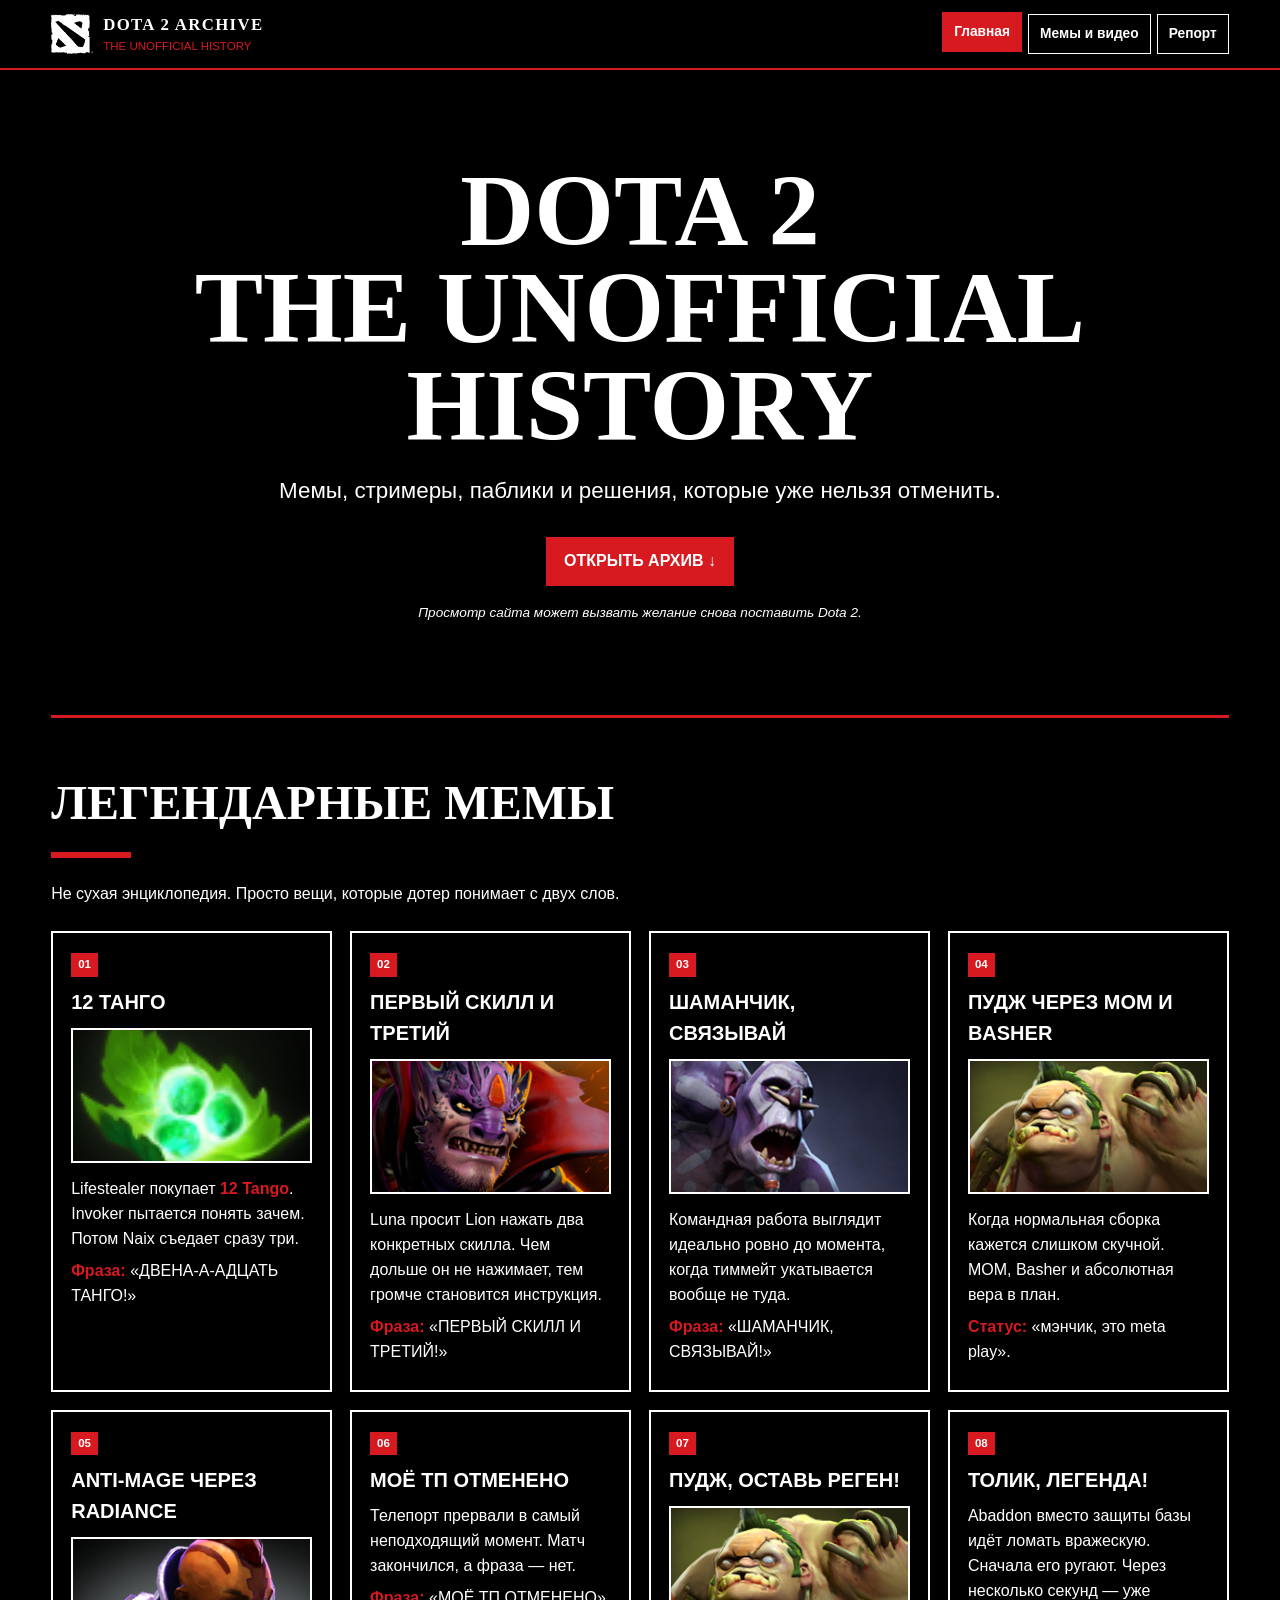
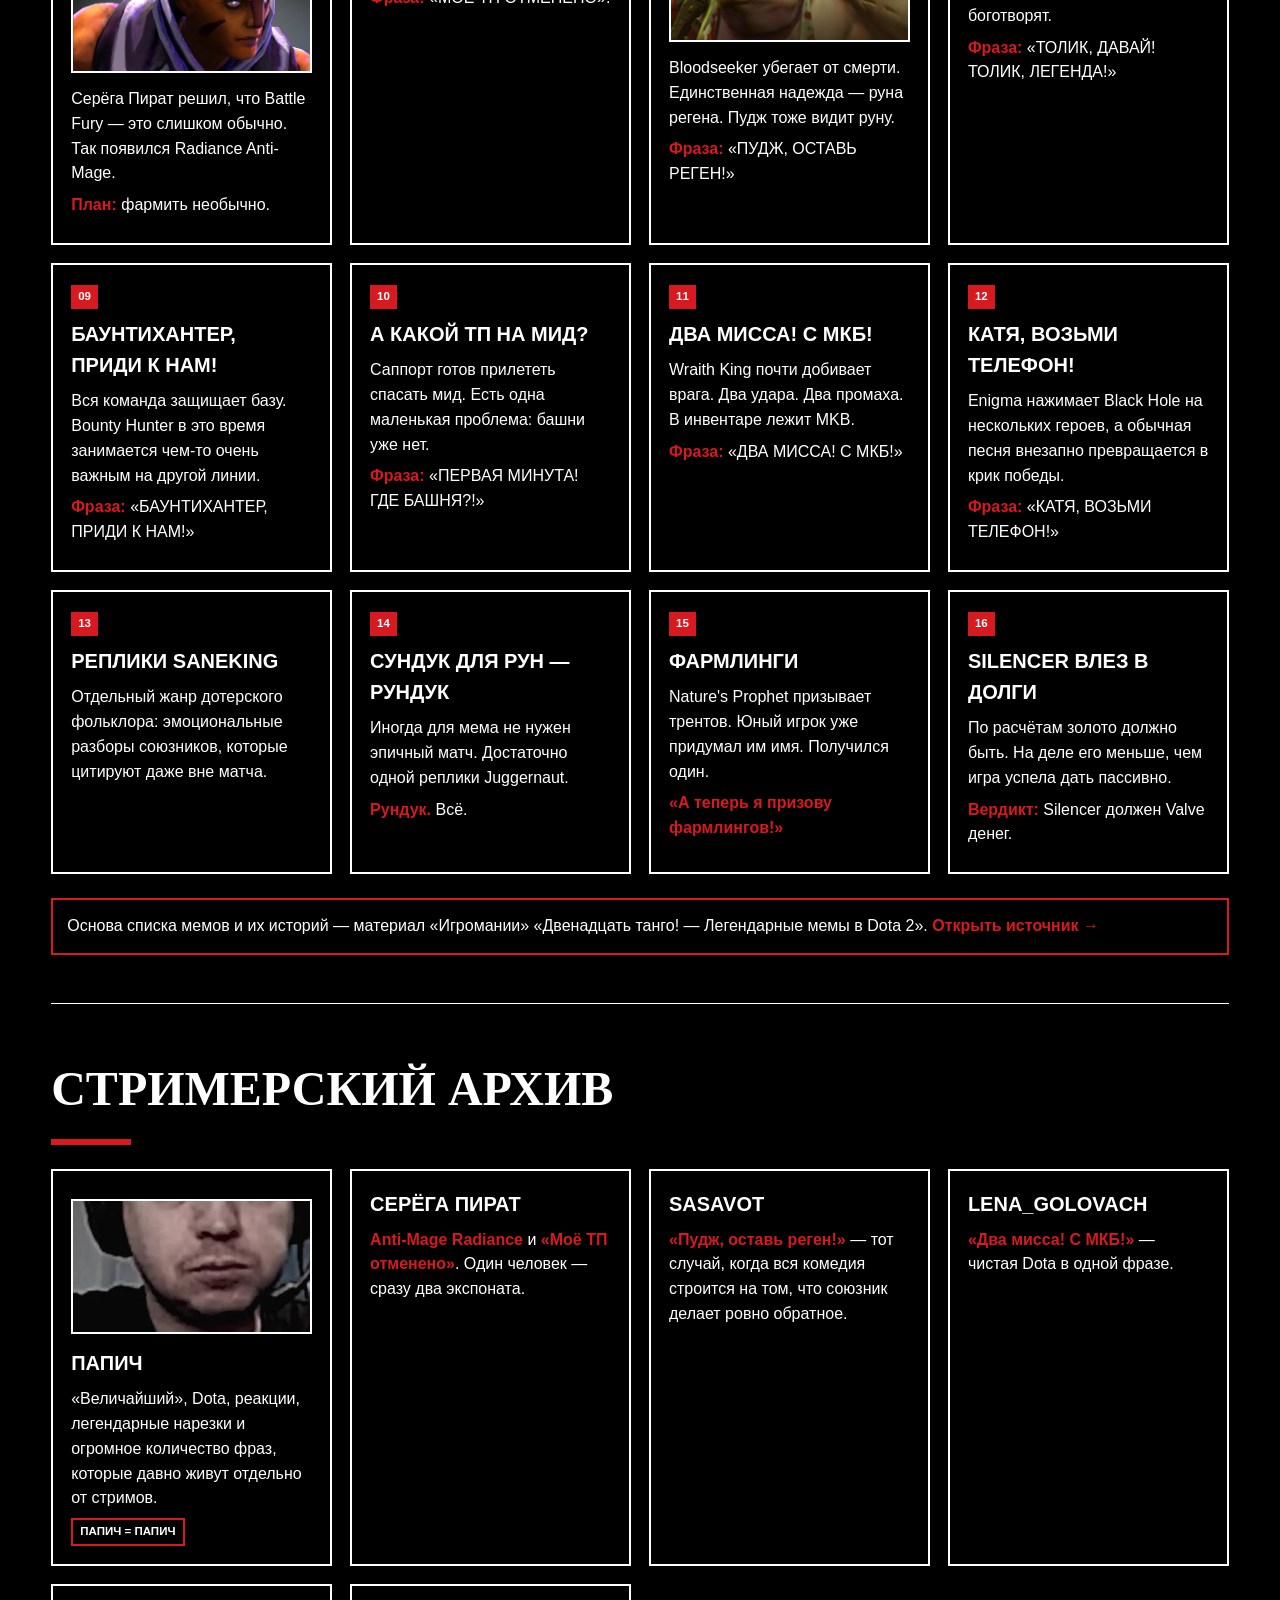
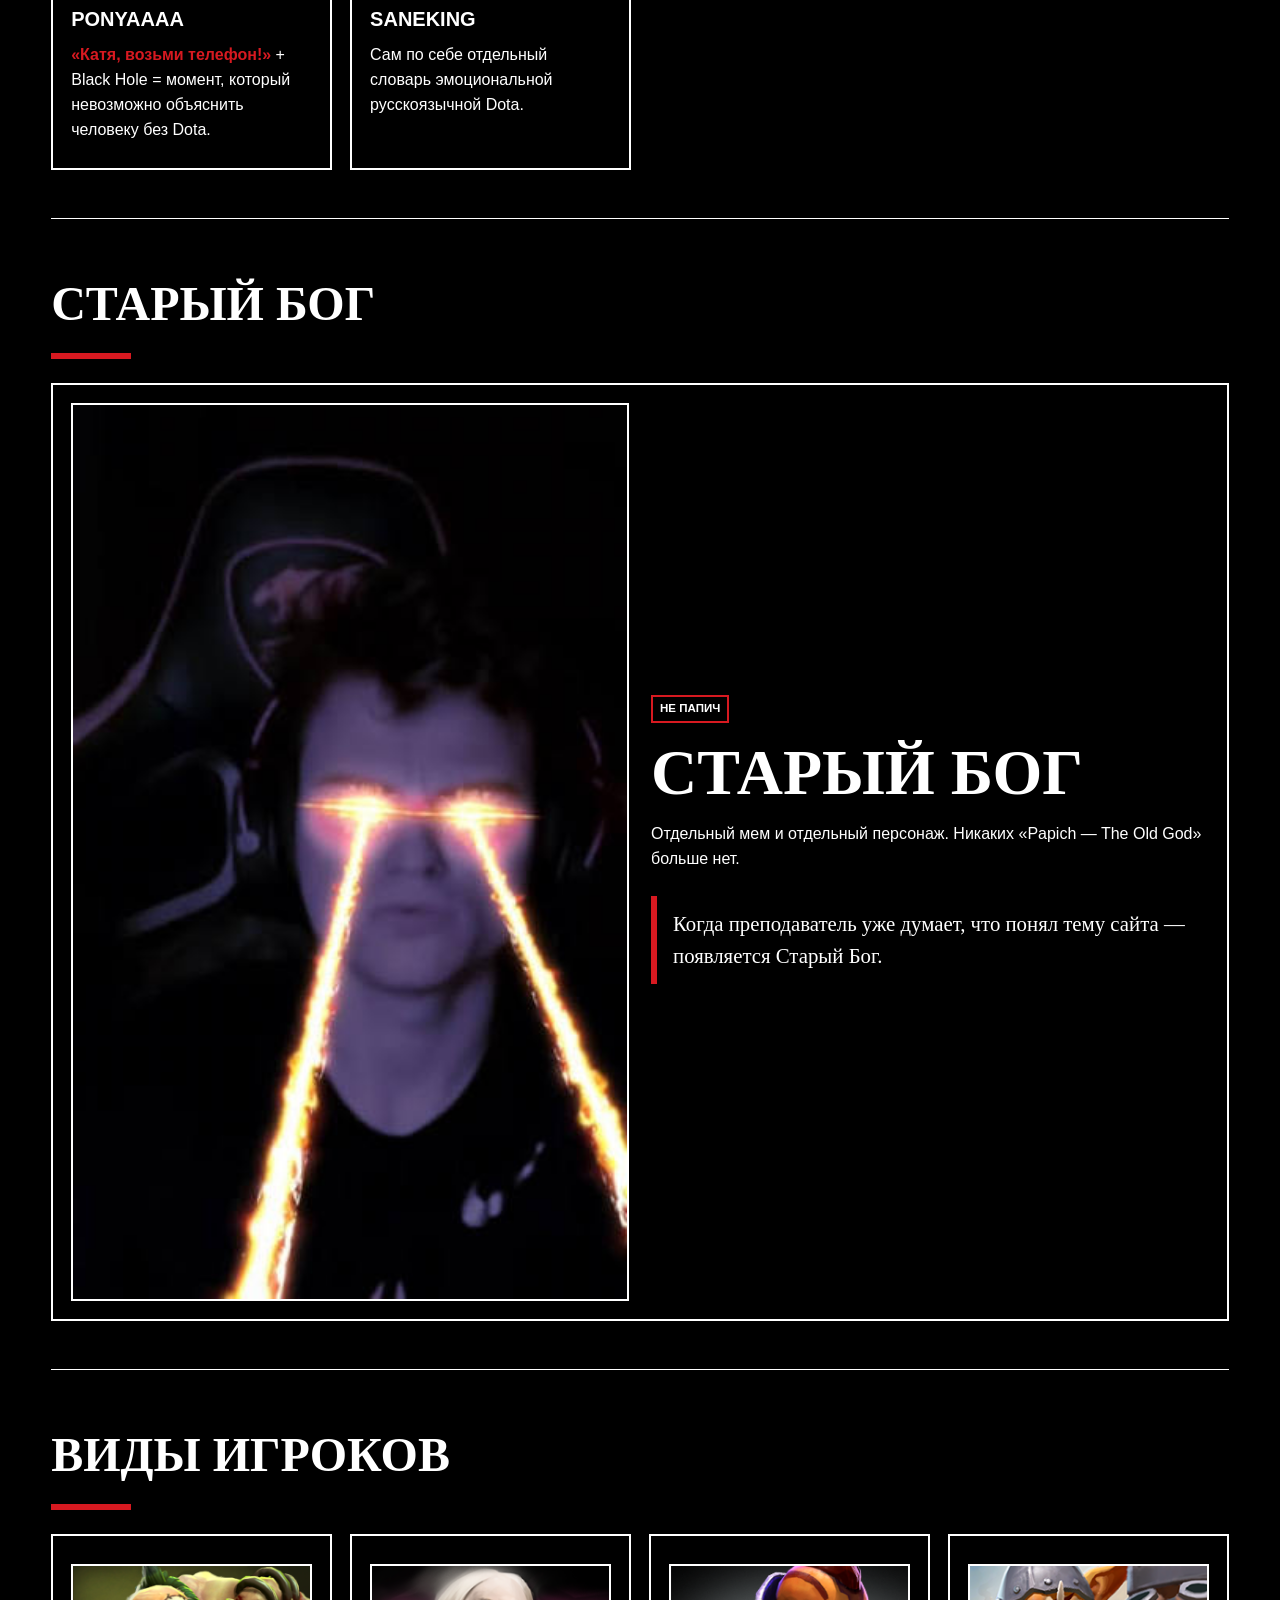
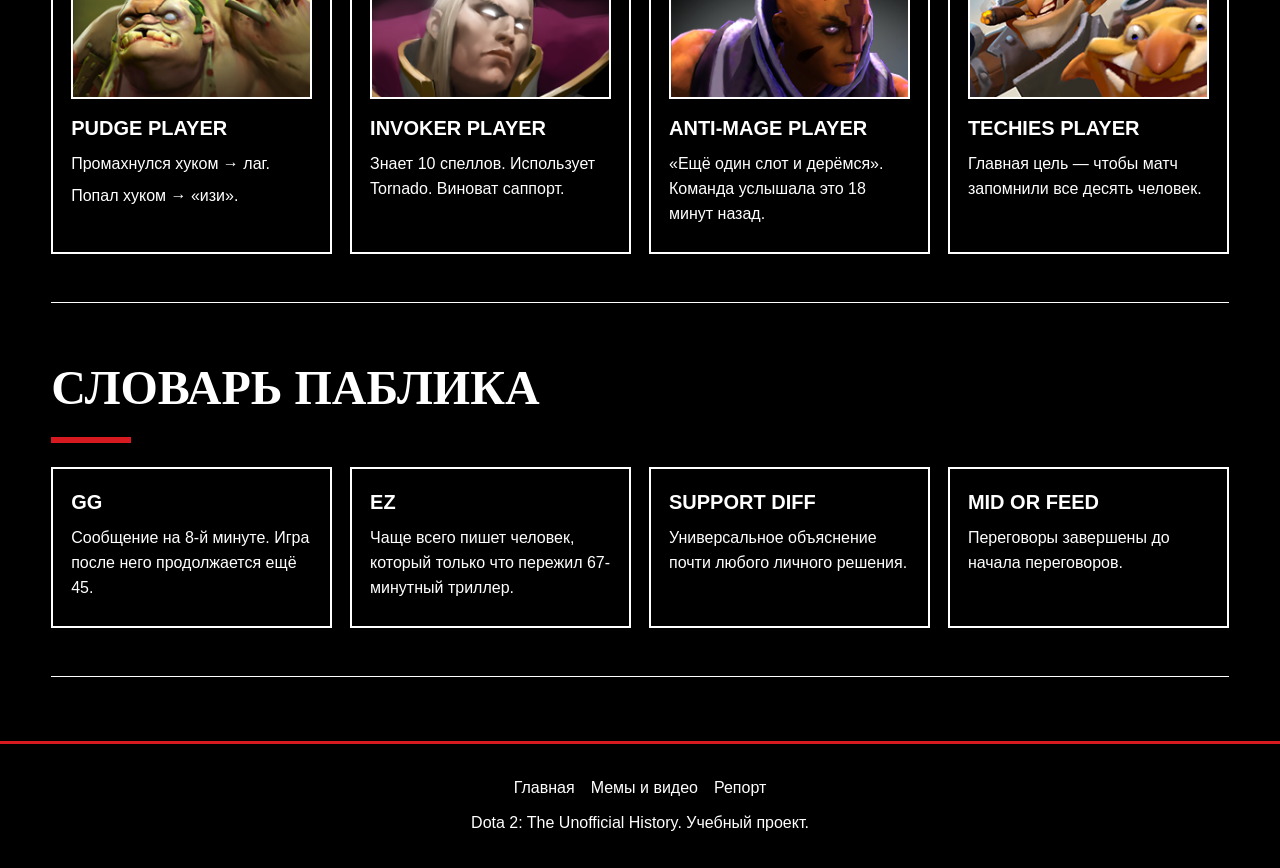
==== commit e7d19cd5: "Rebuild home page around classic Dota memes and streamer culture" ====
--- a/index.html
+++ b/index.html
@@ -1,367 +1,224 @@
 <!DOCTYPE html>
-<html lang="en">
+<html lang="ru">
 <head>
-    <meta charset="UTF-8">
-    <meta name="viewport" content="width=device-width, initial-scale=1.0">
-    <meta name="description" content="A peer-reviewed academic archive documenting the legends, memes, and scientifically verified suffering of Dota 2 matchmaking.">
-    <link rel="preconnect" href="https://fonts.googleapis.com">
-    <link rel="preconnect" href="https://fonts.gstatic.com" crossorigin>
-    <link href="https://fonts.googleapis.com/css2?family=Cinzel:wght@600;700;800;900&family=Plus+Jakarta+Sans:ital,wght@0,400;0,500;0,600;0,700;1,400&display=swap" rel="stylesheet">
-    <link rel="stylesheet" href="css/style.css">
+  <meta charset="UTF-8">
+  <meta name="viewport" content="width=device-width, initial-scale=1.0">
+  <meta name="description" content="Dota 2: неофициальная история мемов, стримеров и легендарных пабов.">
+  <title>Dota 2 — The Unofficial History</title>
+  <link rel="stylesheet" href="css/style.css">
 </head>
 <body>
-
-    <header>
-        <div class="header-container">
-            <div class="logo-group">
-                <img src="images/dota-logo.png" alt="Dota 2 emblem" class="site-logo">
-                <div>
-                    <span class="site-title">DOTA 2 ARCHIVE</span>
-                    <span class="site-sub">The Unofficial History</span>
-                </div>
-            </div>
-            <nav>
-                <a href="index.html" class="active">Home</a>
-                <a href="about.html">The Legends</a>
-                <a href="contact.html">Report Crime</a>
-            </nav>
-        </div>
-    </header>
-
-    <main>
-
-        <!-- ===== HERO BANNER (Unique ID) ===== -->
-        <section id="hero-banner">
-            <h1>Dota 2<br>The Unofficial History</h1>
-            <p class="hero-subtitle">Legends. Memes. Throws. Suffering.</p>
-            <a href="about.html" class="cta-button">ENTER THE ARCHIVE &rarr;</a>
-            <p class="hero-fine-print"><em>All historical conclusions are scientifically questionable.</em></p>
-        </section>
-
-        <!-- ===== A BRIEF HISTORY OF SUFFERING ===== -->
-        <section class="content-section">
-            <h2>A Brief History of Suffering</h2>
-
-            <ul class="history-list">
-                <li><strong>2011</strong> &mdash; people discovered Dota 2.</li>
-                <li><strong>2013</strong> &mdash; people discovered MMR.</li>
-                <li><strong>2013</strong> &mdash; people discovered 322 (Solo incident).</li>
-                <li><strong>2018</strong> &mdash; people discovered that highground is dangerous.</li>
-                <li><strong>2020</strong> &mdash; people discovered Pudge.</li>
-                <li><strong>2026</strong> &mdash; people still blame support.</li>
-            </ul>
-
-            <blockquote>Humanity has learned nothing.</blockquote>
-        </section>
-
-        <!-- ===== THE MEME MUSEUM ===== -->
-        <section class="content-section">
-            <h2>The Meme Museum</h2>
-            <p>Each exhibit has been catalogued, verified by absolutely nobody, and preserved for future generations of ranked players.</p>
-
-            <div class="exhibit-grid">
-
-                <div class="exhibit-card">
-                    <span class="exhibit-number">EXHIBIT #001</span>
-                    <h3>322</h3>
-                    <p class="exhibit-subtitle">THE NUMBER</p>
-                    <div class="exhibit-data">
-                        <p><strong>Classification:</strong> Historical meme</p>
-                        <p><strong>Origin:</strong> StarLadder StarSeries, 14 June 2013</p>
-                        <p><strong>Match:</strong> RoX.KIS vs zRage</p>
-                        <p><strong>Backstory:</strong> Midlaner Alexei 'Solo' Berezin placed a $100 bet on the opposing team at 3.22 odds, then lost the match intentionally. Winnings: $322. The bookmakers flagged the bet, the scandal became the story of the month in esports.</p>
-                        <p><strong>Danger level:</strong> HIGH</p>
-                    </div>
-                    <div class="exhibit-quote">One number. Infinite accusations.</div>
-                    <a href="https://www.youtube.com/watch?v=mHl6HFGBHSY" target="_blank" rel="noopener" class="evidence-link">VIEW EVIDENCE &rarr;</a>
-                </div>
-
-                <div class="exhibit-card">
-                    <span class="exhibit-number">EXHIBIT #002</span>
-                    <h3>Fountain Hook</h3>
-                    <p class="exhibit-subtitle">THE TELEPORTATION INCIDENT</p>
-                    <img src="images/pudge.jpg" alt="Pudge the Butcher, Dota 2 strength hero known for Meat Hook" class="exhibit-img">
-                    <div class="exhibit-data">
-                        <p><strong>Weapon class:</strong> Pudge (Meat Hook)</p>
-                        <p><strong>Mechanism:</strong> Hook travels while Pudge is teleported &mdash; victim arrives at the fountain instead of Pudge's original location</p>
-                        <p><strong>Historical impact:</strong> Catastrophic</p>
-                    </div>
-                    <div class="exhibit-quote">The hook traveled. The enemy did not survive.</div>
-                    <a href="https://www.youtube.com/watch?v=3Jr0sUWDC84" target="_blank" rel="noopener" class="evidence-link">VIEW EVIDENCE &rarr;</a>
-                </div>
-
-                <div class="exhibit-card">
-                    <span class="exhibit-number">EXHIBIT #003</span>
-                    <h3>Arteezy Cliff</h3>
-                    <p class="exhibit-subtitle">THE CLIFFTEEZY PHENOMENON</p>
-                    <div class="exhibit-data">
-                        <p><strong>Terrain type:</strong> Unforgiving</p>
-                        <p><strong>Escape probability:</strong> Questionable</p>
-                        <p><strong>Known incidents:</strong> Multiple, including Shanghai Major 2016 era</p>
-                        <p><strong>Status:</strong> The meme outlived every cliff on the map</p>
-                    </div>
-                    <div class="exhibit-quote">Some cliffs are terrain. Some cliffs are history.</div>
-                    <a href="https://www.youtube.com/watch?v=8sR3G165goo" target="_blank" rel="noopener" class="evidence-link">VIEW EVIDENCE &rarr;</a>
-                </div>
-
-                <div class="exhibit-card">
-                    <span class="exhibit-number">EXHIBIT #004</span>
-                    <h3>Give DIRETIDE</h3>
-                    <p class="exhibit-subtitle">THE VOLVO INCIDENT</p>
-                    <div class="exhibit-data">
-                        <p><strong>Background:</strong> First Diretide Halloween event launched in 2012</p>
-                        <p><strong>Trigger:</strong> 31 October 2013 &mdash; Valve did not release Diretide</p>
-                        <p><strong>Community response:</strong> #GiveDiretide campaign on Twitter, Reddit, Steam reviews, and the Volvo car subreddit</p>
-                        <p><strong>Outcome:</strong> Valve brought Diretide back that same year, 2013</p>
-                    </div>
-                    <div class="anger-bar">
-                        <span class="anger-label">Community Mobilization Metric</span>
-                        <span class="anger-fill">CRITICAL // 100% REACH</span>
-                    </div>
-                    <div class="exhibit-quote">"Give DIRETIDE." The Volvo car subreddit was not prepared.</div>
-                </div>
-
-            </div>
-        </section>
-
-        <!-- ===== THE OLD GOD ===== -->
-        <section class="content-section">
-            <h2>The Old God</h2>
-
-            <div class="old-god-card">
-                <div class="old-god-header">
-                    <span class="old-god-badge">ARCHIVE DOSSIER // THE OLD GOD</span>
-                    <span class="not-papich-badge">[ NOT PAPICH ]</span>
-                </div>
-                <img src="images/old-god.jpg" alt="The Old God with Eye Lasers" class="old-god-photo">
-                <p class="exhibit-subtitle">"HE HAS AWAKENED."</p>
-                <div class="exhibit-data">
-                    <p><strong>STATUS:</strong> ASCENDED</p>
-                    <p><strong>AURA:</strong> 100%</p>
-                    <p><strong>WEAPON:</strong> EYE LASERS</p>
-                    <p><strong>ARCHIVE CLASS:</strong> LEGENDARY</p>
-                    <p><strong>Real identity:</strong> Stariy Bog (Vladislav Levenets)</p>
-                </div>
-                <div class="exhibit-quote old-god-witness">WITNESS THE OLD GOD.</div>
-                <div class="old-god-actions">
-                    <a href="https://www.youtube.com/watch?v=uypDLagjrmo" target="_blank" rel="noopener" class="evidence-link">WATCH FOOTAGE &rarr;</a>
-                    <a href="https://t.me/s/StariyBog" target="_blank" rel="noopener" class="evidence-link tg-link">TELEGRAM ARCHIVE &rarr;</a>
-                </div>
-            </div>
-
-            <p>
-                Vladislav Levenets created the "Old God" persona.
-                The nickname spread so far it became a standalone expression &mdash;
-                used even by people who have never played Dota.
-            </p>
-        </section>
-
-        <!-- ===== STREAMER ARCHIVE ===== -->
-        <section class="content-section">
-            <h2>Streamer Archive</h2>
-            <p>The following reactions have been observed across all major Dota 2 broadcast platforms.</p>
-
-            <div class="streamer-block">
-                <div class="streamer-layout">
-                    <img src="images/papich.jpg" alt="Portrait of Papich (Vitaly / Velichayshiy)" class="streamer-photo">
-                    <div class="streamer-info">
-                        <h3>Papich</h3>
-                        <p class="exhibit-subtitle">CLASSIFICATION: STREAMER / VELICHAYSHIY</p>
-                        <div class="exhibit-data">
-                            <p><strong>Real name:</strong> Vitaly</p>
-                            <p><strong>Known for:</strong> Dota 2 streams, reactions, absolute chaos, "В соляного"</p>
-                            <p><strong>Nickname:</strong> "Velichayshiy" (The Greatest)</p>
-                        </div>
-                    </div>
-                </div>
-            </div>
-
-            <div class="reaction-grid">
-                <div class="reaction-card">
-                    <span class="exhibit-number">STREAMER REACTION #001</span>
-                    <h3>Player dies</h3>
-                    <div class="reaction-chat">CHAT: REPORT</div>
-                </div>
-                <div class="reaction-card">
-                    <span class="exhibit-number">STREAMER REACTION #002</span>
-                    <h3>Support buys Dagon</h3>
-                    <div class="reaction-chat">CHAT: ????????</div>
-                </div>
-                <div class="reaction-card">
-                    <span class="exhibit-number">STREAMER REACTION #003</span>
-                    <h3>Carry farms 45 minutes</h3>
-                    <div class="reaction-chat">CHAT: GG</div>
-                </div>
-            </div>
-        </section>
-
-        <!-- ===== PLAYER SPECIES ===== -->
-        <section class="content-section">
-            <h2>Player Species &mdash; Field Guide</h2>
-            <p>23 years of field research. 5 documented species. None of them buy wards.</p>
-
-            <div class="species-grid">
-                <div class="species-card danger-extreme">
-                    <img src="images/pudge.jpg" alt="Pudge the Butcher, Dota 2 strength hero" class="species-img">
-                    <span class="exhibit-number">SPECIES #001</span>
-                    <h3>Pudge Player</h3>
-                    <p class="species-stat">Habitat: Mid | Weapon: Hook | Accuracy: Classified</p>
-                    <p class="species-stat">Excuse after miss: Lag</p>
-                    <span class="danger-badge">Threat: 5/5</span>
-                </div>
-
-                <div class="species-card danger-high">
-                    <img src="images/invoker.jpg" alt="Invoker, Dota 2 intelligence hero" class="species-img">
-                    <span class="exhibit-number">SPECIES #002</span>
-                    <h3>Invoker Player</h3>
-                    <p class="species-stat">Spells: 10 | Used: 2 | Arcana: Required | FPS: 37</p>
-                    <span class="danger-badge">Threat: 4/5</span>
-                </div>
-
-                <div class="species-card danger-extreme">
-                    <img src="images/techies.jpg" alt="Techies, Dota 2 intelligence hero" class="species-img">
-                    <span class="exhibit-number">SPECIES #003</span>
-                    <h3>Techies Player</h3>
-                    <p class="species-stat">Primary: Mines | Secondary: More mines | Tertiary: Nobody has fun</p>
-                    <span class="danger-badge">Threat: 5/5 CRITICAL</span>
-                </div>
-
-                <div class="species-card danger-high">
-                    <img src="images/anti_mage.jpg" alt="Anti-Mage, Dota 2 agility hero" class="species-img">
-                    <span class="exhibit-number">SPECIES #004</span>
-                    <h3>Anti-Mage Player</h3>
-                    <p class="species-stat">Farming: 40 min | Participation: 4% | Required item: One more</p>
-                    <span class="danger-badge">Threat: 4/5</span>
-                </div>
-
-                <div class="species-card danger-moderate">
-                    <img src="images/sniper.jpg" alt="Sniper, Dota 2 agility hero" class="species-img">
-                    <span class="exhibit-number">SPECIES #005</span>
-                    <h3>Sniper Player</h3>
-                    <p class="species-stat">Range: Yes | Position: Narnia | Defense: Hope</p>
-                    <span class="danger-badge">Threat: 3/5</span>
-                </div>
-            </div>
-        </section>
-
-        <!-- ===== DOTA DICTIONARY ===== -->
-        <section class="content-section">
-            <h2>The Dota Dictionary</h2>
-            <p>Official definitions, peer-reviewed by the Archive's linguistic department.</p>
-
-            <div class="dictionary-grid">
-                <div class="dict-entry">
-                    <h3>GG</h3>
-                    <p class="dict-pos"><em>noun</em></p>
-                    <p>Something typed at minute 8.</p>
-                </div>
-                <div class="dict-entry">
-                    <h3>SUPPORT DIFF</h3>
-                    <p class="dict-pos"><em>noun</em></p>
-                    <p>An unexplainable phenomenon responsible for everything.</p>
-                </div>
-                <div class="dict-entry">
-                    <h3>EZ</h3>
-                    <p class="dict-pos"><em>interjection</em></p>
-                    <p>Usually said by the player who almost lost.</p>
-                </div>
-                <div class="dict-entry">
-                    <h3>322</h3>
-                    <p class="dict-pos"><em>noun, verb, adjective</em></p>
-                    <p>A number that permanently damaged the reputation of an otherwise innocent integer.</p>
-                </div>
-                <div class="dict-entry">
-                    <h3>MID OR FEED</h3>
-                    <p class="dict-pos"><em>diplomatic expression</em></p>
-                    <p>The beginning of negotiations nobody agreed to.</p>
-                </div>
-                <div class="dict-entry">
-                    <h3>I'M FARMING</h3>
-                    <p class="dict-pos"><em>statement</em></p>
-                    <p>A phrase spoken while four other people are fighting and losing without you.</p>
-                </div>
-            </div>
-        </section>
-
-        <!-- ===== THE LAWS OF DOTA ===== -->
-        <section class="content-section">
-            <h2>The Laws of Dota</h2>
-            <p>These have been observed in every pub, every bracket, every region. They cannot be broken.</p>
-
-            <ol class="laws-list">
-                <li><strong>Pudge Law:</strong> If the hook missed &mdash; lag.</li>
-                <li><strong>Carry Law:</strong> The carry needs exactly one more item before fighting.</li>
-                <li><strong>Buyback Law:</strong> Buyback is needed immediately after spending all gold.</li>
-                <li><strong>Roshan Law:</strong> Roshan respawns the moment your team leaves the pit.</li>
-                <li><strong>Highground Law:</strong> The winning team will throw at highground at least once.</li>
-                <li><strong>Support Law:</strong> It is somehow always the support's fault.</li>
-            </ol>
-        </section>
-
-        <!-- ===== SCIENTIFIC STATISTICS ===== -->
-        <section class="content-section">
-            <h2>Absolutely Scientific Statistics</h2>
-            <p class="research-disclaimer">Data collected by absolutely nobody.</p>
-
-            <table class="data-table">
-                <caption>Verified Matchmaking Statistics (2003&ndash;2026)</caption>
-                <thead>
-                    <tr>
-                        <th colspan="2" class="table-category-header">PEER-REVIEWED PUB DATA</th>
-                    </tr>
-                    <tr>
-                        <th scope="col">Research Category</th>
-                        <th scope="col">Result</th>
-                    </tr>
-                </thead>
-                <tbody>
-                    <tr><th scope="row">Games ruined by Pudge</th><td>8,391,204</td></tr>
-                    <tr><th scope="row">Support blamed</th><td>99.7%</td></tr>
-                    <tr><th scope="row">Highground throws</th><td>100%</td></tr>
-                    <tr><th scope="row">Wards purchased</th><td><strong>12</strong></td></tr>
-                    <tr><th scope="row">Players saying GG too early</th><td>97%</td></tr>
-                    <tr><th scope="row">Scientific accuracy</th><td>12%</td></tr>
-                    <tr><th scope="row">Meme accuracy</th><td>100%</td></tr>
-                    <tr>
-                        <td colspan="2" class="table-notice">&#9888; Margin of error: yes.</td>
-                    </tr>
-                </tbody>
-                <tfoot>
-                    <tr>
-                        <th scope="row">Conclusion</th>
-                        <td>Everything is working as intended.</td>
-                    </tr>
-                </tfoot>
-            </table>
-        </section>
-
-        <!-- ===== HALL OF LEGENDS ===== -->
-        <section class="content-section">
-            <h2>Hall of Legends</h2>
-
-            <ul class="meme-list">
-                <li><strong>[DOSSIER 01] THE OLD GOD</strong> &mdash; Streamer culture (Stariy Bog / Vladislav Levenets)</li>
-                <li><strong>[DOSSIER 02] PAPICH</strong> &mdash; Streamer culture (Vitaly / "Velichayshiy")</li>
-                <li><strong>[DOSSIER 03] FOUNTAIN HOOK</strong> &mdash; Competitive history (TI3)</li>
-                <li><strong>[DOSSIER 04] 322</strong> &mdash; Professional Dota, StarLadder, June 2013</li>
-                <li><strong>[DOSSIER 05] ARTEEZY CLIFF</strong> &mdash; Topographical incident analysis</li>
-                <li><strong>[DOSSIER 06] GIVE DIRETIDE</strong> &mdash; Global community mobilization, 2013</li>
-            </ul>
-        </section>
-
-    </main>
-
-    <footer>
-        <div class="footer-container">
-            <div class="footer-links">
-                <a href="index.html">Home</a>
-                <a href="about.html">The Legends</a>
-                <a href="contact.html">Report Crime</a>
-            </div>
-            <p>&copy; 2026 Dota 2: The Unofficial History &mdash; Assignment #1, Front-End Development</p>
-            <p class="footer-note"><em>No MMR was gained or restored during the creation of this website.</em></p>
-        </div>
-    </footer>
-
+<header>
+  <div class="header-container">
+    <div class="logo-group">
+      <img src="images/dota-logo.png" alt="Логотип Dota 2" class="site-logo">
+      <div><span class="site-title">DOTA 2 ARCHIVE</span><span class="site-sub">The Unofficial History</span></div>
+    </div>
+    <nav>
+      <a href="index.html" class="active">Главная</a>
+      <a href="about.html">Мемы и видео</a>
+      <a href="contact.html">Репорт</a>
+    </nav>
+  </div>
+</header>
+
+<main>
+<section id="hero-banner">
+  <h1>Dota 2<br>The Unofficial History</h1>
+  <p class="hero-subtitle">Мемы, стримеры, паблики и решения, которые уже нельзя отменить.</p>
+  <a href="#meme-wall" class="cta-button">ОТКРЫТЬ АРХИВ ↓</a>
+  <p class="hero-fine-print"><em>Просмотр сайта может вызвать желание снова поставить Dota 2.</em></p>
+</section>
+
+<section class="content-section" id="meme-wall">
+  <h2>Легендарные мемы</h2>
+  <div class="red-line"></div>
+  <p class="section-lead">Не сухая энциклопедия. Просто вещи, которые дотер понимает с двух слов.</p>
+
+  <div class="meme-grid">
+    <article class="meme-card">
+      <span class="card-number">01</span><h3>12 танго</h3>
+      <img src="images/tango.jpg" alt="Tango из Dota 2" class="meme-img">
+      <p>Lifestealer покупает <strong>12 Tango</strong>. Invoker пытается понять зачем. Потом Naix съедает сразу три.</p>
+      <p><strong>Фраза:</strong> «ДВЕНА-А-АДЦАТЬ ТАНГО!»</p>
+    </article>
+
+    <article class="meme-card">
+      <span class="card-number">02</span><h3>Первый скилл и третий</h3>
+      <img src="images/lion.jpg" alt="Lion из Dota 2" class="meme-img">
+      <p>Luna просит Lion нажать два конкретных скилла. Чем дольше он не нажимает, тем громче становится инструкция.</p>
+      <p><strong>Фраза:</strong> «ПЕРВЫЙ СКИЛЛ И ТРЕТИЙ!»</p>
+    </article>
+
+    <article class="meme-card">
+      <span class="card-number">03</span><h3>Шаманчик, связывай</h3>
+      <img src="images/witch_doctor.jpg" alt="Герой Dota 2 в разделе старых мемов" class="meme-img">
+      <p>Командная работа выглядит идеально ровно до момента, когда тиммейт укатывается вообще не туда.</p>
+      <p><strong>Фраза:</strong> «ШАМАНЧИК, СВЯЗЫВАЙ!»</p>
+    </article>
+
+    <article class="meme-card">
+      <span class="card-number">04</span><h3>Пудж через MOM и Basher</h3>
+      <img src="images/pudge.jpg" alt="Pudge из Dota 2" class="meme-img">
+      <p>Когда нормальная сборка кажется слишком скучной. MOM, Basher и абсолютная вера в план.</p>
+      <p><strong>Статус:</strong> «мэнчик, это meta play».</p>
+    </article>
+
+    <article class="meme-card">
+      <span class="card-number">05</span><h3>Anti-Mage через Radiance</h3>
+      <img src="images/anti_mage.jpg" alt="Anti-Mage из Dota 2" class="meme-img">
+      <p>Серёга Пират решил, что Battle Fury — это слишком обычно. Так появился Radiance Anti-Mage.</p>
+      <p><strong>План:</strong> фармить необычно.</p>
+    </article>
+
+    <article class="meme-card">
+      <span class="card-number">06</span><h3>Моё ТП отменено</h3>
+      <p>Телепорт прервали в самый неподходящий момент. Матч закончился, а фраза — нет.</p>
+      <p><strong>Фраза:</strong> «МОЁ ТП ОТМЕНЕНО».</p>
+    </article>
+
+    <article class="meme-card">
+      <span class="card-number">07</span><h3>Пудж, оставь реген!</h3>
+      <img src="images/pudge.jpg" alt="Pudge из Dota 2" class="meme-img">
+      <p>Bloodseeker убегает от смерти. Единственная надежда — руна регена. Пудж тоже видит руну.</p>
+      <p><strong>Фраза:</strong> «ПУДЖ, ОСТАВЬ РЕГЕН!»</p>
+    </article>
+
+    <article class="meme-card">
+      <span class="card-number">08</span><h3>Толик, легенда!</h3>
+      <p>Abaddon вместо защиты базы идёт ломать вражескую. Сначала его ругают. Через несколько секунд — уже боготворят.</p>
+      <p><strong>Фраза:</strong> «ТОЛИК, ДАВАЙ! ТОЛИК, ЛЕГЕНДА!»</p>
+    </article>
+
+    <article class="meme-card">
+      <span class="card-number">09</span><h3>Баунтихантер, приди к нам!</h3>
+      <p>Вся команда защищает базу. Bounty Hunter в это время занимается чем-то очень важным на другой линии.</p>
+      <p><strong>Фраза:</strong> «БАУНТИХАНТЕР, ПРИДИ К НАМ!»</p>
+    </article>
+
+    <article class="meme-card">
+      <span class="card-number">10</span><h3>А какой ТП на мид?</h3>
+      <p>Саппорт готов прилететь спасать мид. Есть одна маленькая проблема: башни уже нет.</p>
+      <p><strong>Фраза:</strong> «ПЕРВАЯ МИНУТА! ГДЕ БАШНЯ?!»</p>
+    </article>
+
+    <article class="meme-card">
+      <span class="card-number">11</span><h3>Два мисса! С МКБ!</h3>
+      <p>Wraith King почти добивает врага. Два удара. Два промаха. В инвентаре лежит MKB.</p>
+      <p><strong>Фраза:</strong> «ДВА МИССА! С МКБ!»</p>
+    </article>
+
+    <article class="meme-card">
+      <span class="card-number">12</span><h3>Катя, возьми телефон!</h3>
+      <p>Enigma нажимает Black Hole на нескольких героев, а обычная песня внезапно превращается в крик победы.</p>
+      <p><strong>Фраза:</strong> «КАТЯ, ВОЗЬМИ ТЕЛЕФОН!»</p>
+    </article>
+
+    <article class="meme-card">
+      <span class="card-number">13</span><h3>Реплики Saneking</h3>
+      <p>Отдельный жанр дотерского фольклора: эмоциональные разборы союзников, которые цитируют даже вне матча.</p>
+    </article>
+
+    <article class="meme-card">
+      <span class="card-number">14</span><h3>Сундук для рун — рундук</h3>
+      <p>Иногда для мема не нужен эпичный матч. Достаточно одной реплики Juggernaut.</p>
+      <p><strong>Рундук.</strong> Всё.</p>
+    </article>
+
+    <article class="meme-card">
+      <span class="card-number">15</span><h3>Фармлинги</h3>
+      <p>Nature's Prophet призывает трентов. Юный игрок уже придумал им имя. Получился один.</p>
+      <p><strong>«А теперь я призову фармлингов!»</strong></p>
+    </article>
+
+    <article class="meme-card">
+      <span class="card-number">16</span><h3>Silencer влез в долги</h3>
+      <p>По расчётам золото должно быть. На деле его меньше, чем игра успела дать пассивно.</p>
+      <p><strong>Вердикт:</strong> Silencer должен Valve денег.</p>
+    </article>
+  </div>
+
+  <div class="source-box">
+    Основа списка мемов и их историй — материал «Игромании» «Двенадцать танго! — Легендарные мемы в Dota 2».
+    <a href="https://www.igromania.ru/article/33270/dvenadtsat-tango-legendarnyie-memyi-v-dota-2/" target="_blank" rel="noopener"><strong>Открыть источник →</strong></a>
+  </div>
+</section>
+
+<section class="content-section">
+  <h2>Стримерский архив</h2>
+  <div class="red-line"></div>
+  <div class="streamer-grid">
+    <article class="streamer-card">
+      <img src="images/papich.jpg" alt="Папич" class="streamer-photo">
+      <h3>Папич</h3>
+      <p>«Величайший», Dota, реакции, легендарные нарезки и огромное количество фраз, которые давно живут отдельно от стримов.</p>
+      <span class="badge">ПАПИЧ = ПАПИЧ</span>
+    </article>
+    <article class="streamer-card">
+      <h3>Серёга Пират</h3>
+      <p><strong>Anti-Mage Radiance</strong> и <strong>«Моё ТП отменено»</strong>. Один человек — сразу два экспоната.</p>
+    </article>
+    <article class="streamer-card">
+      <h3>Sasavot</h3>
+      <p><strong>«Пудж, оставь реген!»</strong> — тот случай, когда вся комедия строится на том, что союзник делает ровно обратное.</p>
+    </article>
+    <article class="streamer-card">
+      <h3>lena_golovach</h3>
+      <p><strong>«Два мисса! С МКБ!»</strong> — чистая Dota в одной фразе.</p>
+    </article>
+    <article class="streamer-card">
+      <h3>ponyaaaa</h3>
+      <p><strong>«Катя, возьми телефон!»</strong> + Black Hole = момент, который невозможно объяснить человеку без Dota.</p>
+    </article>
+    <article class="streamer-card">
+      <h3>Saneking</h3>
+      <p>Сам по себе отдельный словарь эмоциональной русскоязычной Dota.</p>
+    </article>
+  </div>
+</section>
+
+<section class="content-section">
+  <h2>Старый Бог</h2>
+  <div class="red-line"></div>
+  <div class="old-god-card">
+    <img src="images/old-god.jpg" alt="Старый Бог" class="old-god-photo">
+    <div>
+      <span class="badge">НЕ ПАПИЧ</span>
+      <h3>Старый Бог</h3>
+      <p>Отдельный мем и отдельный персонаж. Никаких «Papich — The Old God» больше нет.</p>
+      <blockquote>Когда преподаватель уже думает, что понял тему сайта — появляется Старый Бог.</blockquote>
+    </div>
+  </div>
+</section>
+
+<section class="content-section">
+  <h2>Виды игроков</h2>
+  <div class="red-line"></div>
+  <div class="species-grid">
+    <article class="species-card"><img src="images/pudge.jpg" alt="Pudge" class="species-img"><h3>Pudge player</h3><p>Промахнулся хуком → лаг.</p><p>Попал хуком → «изи».</p></article>
+    <article class="species-card"><img src="images/invoker.jpg" alt="Invoker" class="species-img"><h3>Invoker player</h3><p>Знает 10 спеллов. Использует Tornado. Виноват саппорт.</p></article>
+    <article class="species-card"><img src="images/anti_mage.jpg" alt="Anti-Mage" class="species-img"><h3>Anti-Mage player</h3><p>«Ещё один слот и дерёмся». Команда услышала это 18 минут назад.</p></article>
+    <article class="species-card"><img src="images/techies.jpg" alt="Techies" class="species-img"><h3>Techies player</h3><p>Главная цель — чтобы матч запомнили все десять человек.</p></article>
+  </div>
+</section>
+
+<section class="content-section">
+  <h2>Словарь паблика</h2>
+  <div class="red-line"></div>
+  <div class="dictionary-grid">
+    <article class="dict-entry"><h3>GG</h3><p>Сообщение на 8-й минуте. Игра после него продолжается ещё 45.</p></article>
+    <article class="dict-entry"><h3>EZ</h3><p>Чаще всего пишет человек, который только что пережил 67-минутный триллер.</p></article>
+    <article class="dict-entry"><h3>Support diff</h3><p>Универсальное объяснение почти любого личного решения.</p></article>
+    <article class="dict-entry"><h3>Mid or feed</h3><p>Переговоры завершены до начала переговоров.</p></article>
+  </div>
+</section>
+</main>
+
+<footer>
+  <div class="footer-container">
+    <div class="footer-links"><a href="index.html">Главная</a><a href="about.html">Мемы и видео</a><a href="contact.html">Репорт</a></div>
+    <p>Dota 2: The Unofficial History. Учебный проект.</p>
+  </div>
+</footer>
 </body>
-</html>
+</html>
--- a/css/style.css
+++ b/css/style.css
@@ -1,1071 +1,72 @@
-/* ==========================================================================
-   DOTA 2: THE UNOFFICIAL HISTORY — style.css
-   Academic Research Archive & Museum of Recorded Matches
-
-   DESIGN PRINCIPLES (Anti-Slop / High-Craft):
-     - Restrained titanium & obsidian dark theme (no cheap neon/purple slop)
-     - High-contrast bespoke typography: Classical monumentality + modern grotesque
-     - Hairline borders (0.5-1px), diffuse ambient shadows, no garish glows
-     - Strict visual hierarchy, whitespace discipline, zero emoji spam
-
-   COLOR FORMATS (4 distinct formats):
-     1. Named:  white, black, transparent
-     2. Hex:    #090a0f, #0e1118, #141822, #1c212e, #282f42, #e24a33
-     3. RGB:    rgb(226, 74, 51) — Dota Ember Crimson
-     4. HSL:    hsl(218, 14%, 68%) — Desaturated slate body text
-
-   FONT FAMILIES (Max 2):
-     Headings: 'Cinzel', 'Georgia', serif
-     Body:     'Plus Jakarta Sans', -apple-system, BlinkMacSystemFont, sans-serif
-
-   CSS UNITS: px, %, rem, vh
-   ========================================================================== */
-
-/* ===== RESET & CORE BOX MODEL ===== */
-*,
-*::before,
-*::after {
-    box-sizing: border-box;
-    margin: 0;
-    padding: 0;
-}
-
-/* ===== ROOT & CANVAS ===== */
-body {
-    background-color: #090a0f;
-    color: hsl(218, 14%, 68%);
-    font-family: 'Plus Jakarta Sans', -apple-system, BlinkMacSystemFont, sans-serif;
-    font-size: 0.95rem;
-    line-height: 1.7;
-    display: flex;
-    flex-direction: column;
-    min-height: 100vh;
-    -webkit-font-smoothing: antialiased;
-    -moz-osx-font-smoothing: grayscale;
-}
-
-/* ===== TYPOGRAPHY ARCHITECTURE ===== */
-h1, h2, h3, h4, caption, legend {
-    font-family: 'Cinzel', 'Georgia', serif;
-    color: #f0f2f7;
-    letter-spacing: -0.01em;
-}
-
-h1 {
-    font-size: 2.6rem;
-    font-weight: 800;
-    line-height: 1.15;
-    margin-bottom: 0.75rem;
-    color: white;
-}
-
-h2 {
-    font-size: 1.45rem;
-    font-weight: 700;
-    margin-top: 2rem;
-    margin-bottom: 1rem;
-    padding-bottom: 0.5rem;
-    border-bottom: 1px solid rgba(226, 74, 51, 0.35);
-    display: flex;
-    align-items: center;
-    justify-content: space-between;
-}
-
-h3 {
-    font-size: 1.1rem;
-    font-weight: 700;
-    color: #f0f2f7;
-    margin-top: 0.75rem;
-    margin-bottom: 0.35rem;
-}
-
-p {
-    margin-bottom: 1rem;
-}
-
-a {
-    color: rgb(226, 74, 51);
-    text-decoration: none;
-    transition: color 0.18s ease;
-}
-
-a:hover {
-    color: white;
-}
-
-em {
-    color: hsl(218, 20%, 82%);
-    font-style: italic;
-}
-
-strong {
-    color: #f0f2f7;
-    font-weight: 600;
-}
-
-blockquote {
-    border-left: 2px solid rgb(226, 74, 51);
-    background-color: rgba(226, 74, 51, 0.04);
-    padding: 1rem 1.25rem;
-    margin: 1.5rem 0;
-    border-radius: 0 4px 4px 0;
-    color: #cbd3e1;
-    font-style: italic;
-}
-
-/* ===== HEADER & NAVIGATION ===== */
-header {
-    background-color: rgba(14, 17, 24, 0.85);
-    border-bottom: 1px solid rgba(255, 255, 255, 0.07);
-    padding: 0.75rem 0;
-    position: sticky;
-    top: 0;
-    z-index: 200;
-    backdrop-filter: blur(12px);
-    -webkit-backdrop-filter: blur(12px);
-}
-
-.header-container {
-    width: 90%;
-    max-width: 1040px;
-    margin: 0 auto;
-    display: flex;
-    justify-content: space-between;
-    align-items: center;
-    flex-wrap: wrap;
-    gap: 0.75rem;
-}
-
-.logo-group {
-    display: flex;
-    align-items: center;
-    gap: 0.75rem;
-}
-
-.site-logo {
-    width: 36px;
-    height: 36px;
-    object-fit: contain;
-    background-color: #141822;
-    border: 1px solid rgba(255, 255, 255, 0.1);
-    border-radius: 6px;
-    padding: 3px;
-}
-
-.site-title {
-    display: block;
-    font-family: 'Cinzel', 'Georgia', serif;
-    font-size: 1.05rem;
-    font-weight: 700;
-    color: white;
-    letter-spacing: 0.08em;
-}
-
-.site-sub {
-    display: block;
-    font-size: 0.68rem;
-    color: rgb(226, 74, 51);
-    letter-spacing: 0.08em;
-    text-transform: uppercase;
-    font-weight: 600;
-}
-
-nav {
-    display: flex;
-    gap: 0.35rem;
-}
-
-nav a {
-    display: inline-block;
-    color: hsl(218, 14%, 68%);
-    font-size: 0.85rem;
-    font-weight: 600;
-    letter-spacing: 0.02em;
-    padding: 0.4rem 0.85rem;
-    border-radius: 4px;
-    border: 1px solid transparent;
-    transition: all 0.18s ease;
-}
-
-nav a:hover {
-    background-color: rgba(255, 255, 255, 0.05);
-    border-color: rgba(255, 255, 255, 0.08);
-    color: white;
-}
-
-nav a.active {
-    background-color: #141822;
-    border-color: rgba(255, 255, 255, 0.12);
-    color: white;
-    border-bottom: 2px solid rgb(226, 74, 51);
-}
-
-/* ===== MAIN WORKSPACE ===== */
-main {
-    flex: 1;
-    width: 90%;
-    max-width: 1040px;
-    margin: 2rem auto;
-}
-
-/* ===== HERO BANNER (Single Required CSS ID Selector) ===== */
-#hero-banner {
-    background: radial-gradient(circle at 50% 0%, rgba(226, 74, 51, 0.09) 0%, transparent 65%), #0e1118;
-    border: 1px solid rgba(255, 255, 255, 0.08);
-    border-radius: 8px;
-    padding: 4.5rem 2rem;
-    margin-bottom: 2.5rem;
-    text-align: center;
-    min-height: 48vh;
-    display: flex;
-    flex-direction: column;
-    justify-content: center;
-    align-items: center;
-    gap: 1.1rem;
-    position: relative;
-    box-shadow: inset 0 1px 0 rgba(255, 255, 255, 0.05);
-}
-
-#hero-banner h1 {
-    margin-bottom: 0.25rem;
-    letter-spacing: -0.02em;
-}
-
-.hero-subtitle {
-    font-size: 1.1rem;
-    font-weight: 500;
-    color: #cbd3e1;
-    letter-spacing: 0.04em;
-    text-transform: uppercase;
-}
-
-.hero-fine-print {
-    font-size: 0.8rem;
-    color: hsl(218, 10%, 46%);
-    margin-top: 0.25rem;
-}
-
-.cta-button {
-    display: inline-block;
-    background-color: rgb(226, 74, 51);
-    color: white;
-    font-size: 0.88rem;
-    font-weight: 700;
-    letter-spacing: 0.06em;
-    padding: 0.75rem 1.6rem;
-    border-radius: 4px;
-    border: 1px solid rgba(255, 255, 255, 0.15);
-    transition: all 0.18s ease;
-    box-shadow: 0 2px 8px rgba(0, 0, 0, 0.3);
-}
-
-.cta-button:hover {
-    background-color: #ff523d;
-    color: white;
-    transform: translateY(-1px);
-    box-shadow: 0 4px 14px rgba(226, 74, 51, 0.35);
-}
-
-.cta-button:active {
-    transform: scale(0.98);
-}
-
-/* ===== CONTENT SECTIONS ===== */
-.content-section {
-    background-color: #0e1118;
-    border: 1px solid rgba(255, 255, 255, 0.07);
-    border-radius: 8px;
-    padding: 2rem;
-    margin-bottom: 2rem;
-    box-shadow: inset 0 1px 0 rgba(255, 255, 255, 0.03);
-}
-
-/* ===== EXHIBIT CARDS (Museum Bento Grid) ===== */
-.exhibit-grid {
-    display: grid;
-    grid-template-columns: repeat(auto-fit, minmax(280px, 1fr));
-    gap: 1.25rem;
-    margin: 1.5rem 0;
-}
-
-.exhibit-card {
-    background-color: #10141d;
-    border: 1px solid rgba(255, 255, 255, 0.07);
-    border-radius: 6px;
-    padding: 1.5rem;
-    display: flex;
-    flex-direction: column;
-    justify-content: space-between;
-    transition: transform 0.18s ease, border-color 0.18s ease, box-shadow 0.18s ease;
-}
-
-.exhibit-card:hover {
-    border-color: rgba(255, 255, 255, 0.14);
-    transform: translateY(-2px);
-    box-shadow: 0 8px 24px rgba(0, 0, 0, 0.35);
-}
-
-.exhibit-card-featured {
-    background-color: #121722;
-    border: 1px solid rgba(226, 74, 51, 0.3);
-    border-radius: 6px;
-    padding: 1.5rem;
-}
-
-.exhibit-number {
-    display: inline-block;
-    font-size: 0.72rem;
-    font-weight: 700;
-    letter-spacing: 0.12em;
-    color: rgb(226, 74, 51);
-    text-transform: uppercase;
-    margin-bottom: 0.4rem;
-}
-
-.exhibit-subtitle {
-    font-size: 0.75rem;
-    font-weight: 600;
-    color: hsl(218, 10%, 54%);
-    letter-spacing: 0.06em;
-    text-transform: uppercase;
-    margin-bottom: 0.75rem;
-}
-
-.exhibit-img {
-    width: 100%;
-    height: 180px;
-    object-fit: cover;
-    border-radius: 4px;
-    border: 1px solid rgba(255, 255, 255, 0.08);
-    margin: 0.5rem 0 1rem 0;
-}
-
-.exhibit-data {
-    font-size: 0.86rem;
-    margin-bottom: 1rem;
-    display: flex;
-    flex-direction: column;
-    gap: 0.4rem;
-}
-
-.exhibit-data p {
-    margin-bottom: 0;
-    line-height: 1.5;
-}
-
-.exhibit-data strong {
-    color: #cbd3e1;
-}
-
-.exhibit-quote {
-    font-size: 0.85rem;
-    font-style: italic;
-    color: hsl(218, 14%, 68%);
-    border-left: 2px solid rgba(255, 255, 255, 0.12);
-    padding-left: 0.75rem;
-    margin: 0.75rem 0 1rem 0;
-}
-
-/* Evidence Action Button */
-.evidence-link {
-    display: inline-block;
-    align-self: flex-start;
-    margin-top: auto;
-    font-size: 0.78rem;
-    font-weight: 600;
-    letter-spacing: 0.05em;
-    color: #cbd3e1;
-    background-color: rgba(255, 255, 255, 0.03);
-    border: 1px solid rgba(255, 255, 255, 0.1);
-    border-radius: 4px;
-    padding: 0.45rem 0.85rem;
-    transition: all 0.18s ease;
-}
-
-.evidence-link:hover {
-    background-color: rgba(226, 74, 51, 0.12);
-    border-color: rgba(226, 74, 51, 0.5);
-    color: white;
-}
-
-.evidence-link:active {
-    transform: scale(0.98);
-}
-
-.evidence-link.tg-link {
-    color: #40b3e8;
-    border-color: rgba(64, 179, 232, 0.3);
-}
-
-.evidence-link.tg-link:hover {
-    background-color: rgba(64, 179, 232, 0.12);
-    border-color: #40b3e8;
-    color: white;
-}
-
-/* ===== HARDWARE-STYLE TELEMETRY (Diretide) ===== */
-.anger-bar {
-    display: flex;
-    flex-direction: column;
-    gap: 0.4rem;
-    margin: 1rem 0;
-    padding: 0.75rem 0.9rem;
-    background-color: rgba(226, 74, 51, 0.05);
-    border: 1px solid rgba(226, 74, 51, 0.2);
-    border-radius: 4px;
-}
-
-.anger-label {
-    font-size: 0.72rem;
-    font-weight: 700;
-    color: #cbd3e1;
-    letter-spacing: 0.08em;
-    text-transform: uppercase;
-}
-
-.anger-fill {
-    font-family: monospace;
-    font-size: 0.82rem;
-    font-weight: 700;
-    color: rgb(226, 74, 51);
-    letter-spacing: 0.08em;
-}
-
-/* ===== THE OLD GOD DOSSIER CARD ===== */
-.old-god-card {
-    background-color: #0c0e14;
-    border: 1px solid rgba(212, 175, 55, 0.28);
-    border-radius: 8px;
-    padding: 2.25rem 2rem;
-    margin: 1.75rem 0;
-    text-align: center;
-    box-shadow: inset 0 1px 0 rgba(255, 255, 255, 0.04);
-}
-
-.old-god-card.about-version {
-    max-width: 580px;
-    margin-left: auto;
-    margin-right: auto;
-}
-
-.old-god-header {
-    display: flex;
-    justify-content: center;
-    align-items: center;
-    gap: 0.75rem;
-    flex-wrap: wrap;
-    margin-bottom: 1rem;
-}
-
-.old-god-badge {
-    font-family: 'Cinzel', 'Georgia', serif;
-    font-size: 1.15rem;
-    font-weight: 800;
-    color: #f0f2f7;
-    letter-spacing: 0.06em;
-}
-
-.not-papich-badge {
-    display: inline-block;
-    background-color: rgba(226, 74, 51, 0.08);
-    color: rgb(226, 74, 51);
-    border: 1px solid rgba(226, 74, 51, 0.45);
-    padding: 2px 7px;
-    border-radius: 3px;
-    font-family: monospace;
-    font-weight: 700;
-    font-size: 0.72rem;
-    letter-spacing: 0.1em;
-    text-transform: uppercase;
-}
-
-.old-god-photo {
-    max-width: 250px;
-    width: 100%;
-    height: auto;
-    border-radius: 6px;
-    border: 1px solid rgba(255, 255, 255, 0.12);
-    box-shadow: 0 6px 22px rgba(0, 0, 0, 0.5);
-    margin: 1.25rem auto;
-    display: block;
-    transition: transform 0.2s ease, border-color 0.2s ease;
-}
-
-.old-god-photo:hover {
-    transform: scale(1.02);
-    border-color: rgba(212, 175, 55, 0.5);
-}
-
-.old-god-witness {
-    font-size: 0.95rem;
-    font-weight: 700;
-    font-style: normal;
-    color: #e6c265;
-    letter-spacing: 0.06em;
-    background-color: rgba(212, 175, 55, 0.06);
-    border-left: 2px solid rgba(212, 175, 55, 0.5);
-    padding: 0.6rem 1rem;
-    margin: 1.25rem 0;
-    border-radius: 0 4px 4px 0;
-}
-
-.old-god-actions {
-    display: flex;
-    justify-content: center;
-    gap: 0.75rem;
-    flex-wrap: wrap;
-    margin-top: 1.25rem;
-}
-
-/* ===== STREAMER PROFILE LAYOUT ===== */
-.streamer-block {
-    background-color: #10141d;
-    border: 1px solid rgba(255, 255, 255, 0.07);
-    border-radius: 6px;
-    padding: 1.75rem;
-    margin: 1.25rem 0;
-}
-
-.streamer-layout {
-    display: flex;
-    gap: 1.75rem;
-    align-items: flex-start;
-    flex-wrap: wrap;
-}
-
-.streamer-photo {
-    max-width: 175px;
-    width: 100%;
-    height: auto;
-    border-radius: 6px;
-    border: 1px solid rgba(255, 255, 255, 0.1);
-    box-shadow: 0 4px 16px rgba(0, 0, 0, 0.4);
-    display: block;
-}
-
-.streamer-info {
-    flex: 1;
-    min-width: 260px;
-}
-
-/* ===== REACTION MATRIX ===== */
-.reaction-grid {
-    display: flex;
-    flex-wrap: wrap;
-    gap: 1rem;
-    margin-top: 1.25rem;
-}
-
-.reaction-card {
-    flex: 1 1 200px;
-    background-color: #10141d;
-    border: 1px solid rgba(255, 255, 255, 0.07);
-    border-radius: 6px;
-    padding: 1.25rem;
-    text-align: center;
-}
-
-.reaction-chat {
-    font-family: monospace;
-    font-size: 0.85rem;
-    font-weight: 700;
-    color: rgb(226, 74, 51);
-    letter-spacing: 0.06em;
-    background-color: rgba(226, 74, 51, 0.06);
-    border: 1px solid rgba(226, 74, 51, 0.15);
-    padding: 0.4rem 0.6rem;
-    border-radius: 4px;
-    margin-top: 0.75rem;
-}
-
-/* ===== PLAYER SPECIES TILES ===== */
-.species-grid {
-    display: grid;
-    grid-template-columns: repeat(auto-fit, minmax(260px, 1fr));
-    gap: 1.25rem;
-    margin: 1.5rem 0;
-}
-
-.species-card {
-    background-color: #10141d;
-    border: 1px solid rgba(255, 255, 255, 0.07);
-    border-radius: 6px;
-    padding: 1.5rem;
-    position: relative;
-    display: flex;
-    flex-direction: column;
-}
-
-.species-img {
-    width: 100%;
-    height: 160px;
-    object-fit: cover;
-    border-radius: 4px;
-    border: 1px solid rgba(255, 255, 255, 0.08);
-    margin: 0.5rem 0 0.75rem 0;
-}
-
-.species-stat {
-    font-size: 0.84rem;
-    margin-bottom: 0.35rem;
-    line-height: 1.5;
-}
-
-.danger-badge {
-    display: inline-block;
-    align-self: flex-start;
-    margin-top: auto;
-    font-size: 0.72rem;
-    font-weight: 700;
-    letter-spacing: 0.06em;
-    padding: 0.25rem 0.55rem;
-    border-radius: 3px;
-    text-transform: uppercase;
-}
-
-.danger-extreme .danger-badge {
-    color: rgb(226, 74, 51);
-    background-color: rgba(226, 74, 51, 0.08);
-    border: 1px solid rgba(226, 74, 51, 0.35);
-}
-
-.danger-high .danger-badge {
-    color: #e69d35;
-    background-color: rgba(230, 157, 53, 0.08);
-    border: 1px solid rgba(230, 157, 53, 0.35);
-}
-
-.danger-moderate .danger-badge {
-    color: #40b3e8;
-    background-color: rgba(64, 179, 232, 0.08);
-    border: 1px solid rgba(64, 179, 232, 0.35);
-}
-
-/* ===== DOTA DICTIONARY & LAWS ===== */
-.dictionary-grid {
-    display: grid;
-    grid-template-columns: repeat(auto-fit, minmax(260px, 1fr));
-    gap: 1.25rem;
-    margin: 1.5rem 0;
-}
-
-.dict-entry {
-    background-color: #10141d;
-    border: 1px solid rgba(255, 255, 255, 0.07);
-    border-radius: 6px;
-    padding: 1.25rem;
-}
-
-.dict-pos {
-    display: inline-block;
-    font-size: 0.75rem;
-    color: hsl(218, 10%, 54%);
-    font-style: italic;
-    margin-bottom: 0.5rem;
-}
-
-.history-list,
-.laws-list,
-.timeline-list,
-.meme-list {
-    list-style: none;
-    padding: 0;
-}
-
-.history-list li,
-.laws-list li,
-.timeline-list li,
-.meme-list li {
-    padding: 0.85rem 0;
-    border-bottom: 1px solid rgba(255, 255, 255, 0.06);
-}
-
-.history-list li:last-child,
-.laws-list li:last-child,
-.timeline-list li:last-child,
-.meme-list li:last-child {
-    border-bottom: none;
-}
-
-/* ===== EDITORIAL DATA TABLES ===== */
-.data-table {
-    width: 100%;
-    border-collapse: collapse;
-    margin: 1.5rem 0;
-    font-size: 0.88rem;
-    background-color: #10141d;
-    border-radius: 6px;
-    overflow: hidden;
-    border: 1px solid rgba(255, 255, 255, 0.07);
-}
-
-.data-table caption {
-    caption-side: top;
-    font-size: 1.05rem;
-    font-weight: 700;
-    text-align: left;
-    padding: 0.75rem 0.25rem;
-    color: #f0f2f7;
-}
-
-.data-table th,
-.data-table td {
-    padding: 0.75rem 1rem;
-    text-align: left;
-    border-bottom: 1px solid rgba(255, 255, 255, 0.06);
-}
-
-.data-table thead th {
-    background-color: #141822;
-    color: #f0f2f7;
-    font-size: 0.78rem;
-    font-weight: 700;
-    letter-spacing: 0.06em;
-    text-transform: uppercase;
-}
-
-.table-category-header {
-    text-align: center !important;
-    background-color: #181d2a !important;
-    color: rgb(226, 74, 51) !important;
-    letter-spacing: 0.12em !important;
-    font-size: 0.75rem !important;
-}
-
-.data-table tbody tr:hover {
-    background-color: rgba(255, 255, 255, 0.02);
-}
-
-.data-table tfoot {
-    background-color: #141822;
-    font-weight: 600;
-}
-
-.table-notice {
-    font-size: 0.78rem;
-    font-style: italic;
-    color: hsl(218, 10%, 54%);
-}
-
-/* ===== MULTIMEDIA EMBEDS ===== */
-.video-embed {
-    position: relative;
-    width: 100%;
-    padding-bottom: 56.25%;
-    margin: 1.25rem 0 0.5rem 0;
-    border-radius: 6px;
-    overflow: hidden;
-    background-color: #000;
-    border: 1px solid rgba(255, 255, 255, 0.08);
-}
-
-.video-embed iframe {
-    position: absolute;
-    top: 0;
-    left: 0;
-    width: 100%;
-    height: 100%;
-    border: none;
-}
-
-.media-container {
-    margin: 1.5rem 0;
-}
-
-.exhibit-video {
-    width: 100%;
-    max-height: 420px;
-    border-radius: 6px;
-    border: 1px solid rgba(255, 255, 255, 0.08);
-    background-color: black;
-}
-
-.media-label,
-.quote-source {
-    font-size: 0.78rem;
-    color: hsl(218, 10%, 54%);
-    margin-top: 0.5rem;
-    font-style: italic;
-}
-
-.featured-figure {
-    margin: 1.5rem 0;
-}
-
-.profile-image {
-    width: 100%;
-    max-height: 380px;
-    object-fit: cover;
-    border-radius: 6px;
-    border: 1px solid rgba(255, 255, 255, 0.08);
-}
-
-figcaption {
-    font-size: 0.8rem;
-    color: hsl(218, 10%, 54%);
-    margin-top: 0.5rem;
-    text-align: center;
-    font-style: italic;
-}
-
-/* ===== CLASSIFIED DOSSIER FORM (Report a Crime) ===== */
-.archive-form {
-    margin-top: 1.5rem;
-}
-
-fieldset {
-    border: 1px solid rgba(255, 255, 255, 0.08);
-    border-radius: 6px;
-    padding: 1.75rem;
-    background-color: #10141d;
-}
-
-legend {
-    font-size: 1rem;
-    font-weight: 700;
-    color: #f0f2f7;
-    letter-spacing: 0.06em;
-    padding: 0 0.6rem;
-}
-
-.form-group {
-    margin-bottom: 1.35rem;
-}
-
-.form-group label,
-.group-label {
-    display: block;
-    font-size: 0.84rem;
-    font-weight: 600;
-    color: #cbd3e1;
-    margin-bottom: 0.45rem;
-    letter-spacing: 0.01em;
-}
-
-input[type="text"],
-input[type="number"],
-input[type="date"],
-select,
-textarea {
-    width: 100%;
-    background-color: #090a0f;
-    border: 1px solid rgba(255, 255, 255, 0.1);
-    border-radius: 4px;
-    color: #f0f2f7;
-    font-family: inherit;
-    font-size: 0.9rem;
-    padding: 0.65rem 0.85rem;
-    transition: border-color 0.18s ease, box-shadow 0.18s ease;
-}
-
-input[type="text"]:focus,
-input[type="number"]:focus,
-input[type="date"]:focus,
-select:focus,
-textarea:focus {
-    outline: none;
-    border-color: rgb(226, 74, 51);
-    box-shadow: 0 0 0 3px rgba(226, 74, 51, 0.15);
-}
-
-.radio-group,
-.checkbox-group {
-    display: flex;
-    flex-wrap: wrap;
-    gap: 0.85rem 1.25rem;
-    margin-top: 0.45rem;
-}
-
-.radio-group label,
-.checkbox-group label {
-    display: inline-flex;
-    align-items: center;
-    gap: 0.45rem;
-    font-weight: 400;
-    font-size: 0.86rem;
-    color: hsl(218, 14%, 68%);
-    cursor: pointer;
-}
-
-input[type="radio"],
-input[type="checkbox"] {
-    accent-color: rgb(226, 74, 51);
-}
-
-.form-actions {
-    display: flex;
-    gap: 0.85rem;
-    margin-top: 1.75rem;
-}
-
-.submit-button {
-    background-color: rgb(226, 74, 51);
-    color: white;
-    border: 1px solid rgba(255, 255, 255, 0.15);
-    border-radius: 4px;
-    font-size: 0.88rem;
-    font-weight: 700;
-    letter-spacing: 0.06em;
-    padding: 0.75rem 1.6rem;
-    cursor: pointer;
-    transition: all 0.18s ease;
-}
-
-.submit-button:hover {
-    background-color: #ff523d;
-}
-
-.submit-button:active {
-    transform: scale(0.98);
-}
-
-button[type="reset"] {
-    background-color: transparent;
-    color: hsl(218, 14%, 68%);
-    border: 1px solid rgba(255, 255, 255, 0.1);
-    border-radius: 4px;
-    font-size: 0.88rem;
-    font-weight: 600;
-    padding: 0.75rem 1.4rem;
-    cursor: pointer;
-    transition: all 0.18s ease;
-}
-
-button[type="reset"]:hover {
-    background-color: rgba(255, 255, 255, 0.05);
-    color: white;
-}
-
-/* ===== RECENT CASES GRID ===== */
-.case-grid {
-    display: grid;
-    grid-template-columns: repeat(auto-fit, minmax(260px, 1fr));
-    gap: 1.25rem;
-    margin-top: 1.25rem;
-}
-
-.case-card {
-    background-color: #10141d;
-    border: 1px solid rgba(255, 255, 255, 0.07);
-    border-radius: 6px;
-    padding: 1.25rem;
-}
-
-.case-id {
-    font-family: monospace;
-    font-size: 0.75rem;
-    color: rgb(226, 74, 51);
-    font-weight: 700;
-    margin-bottom: 0.25rem;
-}
-
-.case-status {
-    font-size: 0.75rem;
-    font-weight: 600;
-    color: #e69d35;
-    text-transform: uppercase;
-    margin-bottom: 0.5rem;
-}
-
-.case-verdict {
-    font-size: 0.82rem;
-    font-style: italic;
-    color: hsl(218, 14%, 68%);
-    margin-top: 0.5rem;
-}
-
-.case-submitted-notice {
-    background-color: rgba(226, 74, 51, 0.04);
-    border: 1px solid rgba(226, 74, 51, 0.2);
-    border-radius: 6px;
-    padding: 1.5rem;
-    margin-top: 2rem;
-    text-align: center;
-}
-
-.case-submitted-notice p:first-child strong {
-    color: rgb(226, 74, 51);
-    font-size: 1.1rem;
-    letter-spacing: 0.04em;
-}
-
-.research-disclaimer,
-.external-reference {
-    font-size: 0.82rem;
-    color: hsl(218, 10%, 54%);
-    margin-top: 1.25rem;
-    font-style: italic;
-}
-
-/* ===== FOOTER ===== */
-footer {
-    background-color: #06070a;
-    border-top: 1px solid rgba(255, 255, 255, 0.06);
-    padding: 2.25rem 0;
-    margin-top: auto;
-}
-
-.footer-container {
-    width: 90%;
-    max-width: 1040px;
-    margin: 0 auto;
-    text-align: center;
-    font-size: 0.82rem;
-    color: hsl(218, 10%, 46%);
-}
-
-.footer-links {
-    display: flex;
-    justify-content: center;
-    gap: 1.5rem;
-    margin-bottom: 0.75rem;
-}
-
-.footer-links a {
-    color: hsl(218, 14%, 68%);
-    font-weight: 600;
-}
-
-.footer-links a:hover {
-    color: white;
-}
-
-.footer-note {
-    margin-top: 0.4rem;
-    font-style: italic;
-}
-
-/* ===== RESPONSIVE DISCIPLINE ===== */
-@media (max-width: 768px) {
-    h1 {
-        font-size: 2rem;
-    }
-
-    #hero-banner {
-        padding: 3rem 1.25rem;
-        min-height: 38vh;
-    }
-
-    .content-section {
-        padding: 1.35rem;
-    }
-
-    .header-container {
-        flex-direction: column;
-        align-items: flex-start;
-    }
-
-    nav {
-        width: 100%;
-        justify-content: flex-start;
-        overflow-x: auto;
-    }
-
-    .streamer-layout {
-        flex-direction: column;
-    }
-
-    .streamer-photo {
-        max-width: 100%;
-    }
-}
+/* DOTA 2 — THE UNOFFICIAL HISTORY
+   Only black / white / red. No gradients, no glow, no fake "AI museum" styling.
+   Units used: px, %, rem, vh.
+*/
+*{box-sizing:border-box;margin:0;padding:0}
+:root{--black:#000;--white:#fff;--red:#d71920}
+html{scroll-behavior:smooth}
+body{min-height:100vh;background:var(--black);color:var(--white);font-family:Arial,Helvetica,sans-serif;font-size:16px;line-height:1.55}
+img,video{max-width:100%;display:block}
+a{color:var(--white);text-decoration:none}
+a:hover{color:var(--red)}
+strong{color:var(--red)}
+em{font-style:italic}
+header{position:sticky;top:0;z-index:20;background:#000;border-bottom:2px solid var(--red)}
+.header-container{width:92%;max-width:1180px;margin:auto;display:flex;align-items:center;justify-content:space-between;gap:1rem;padding:12px 0}
+.logo-group{display:flex;align-items:center;gap:10px}
+.site-logo{width:42px;height:42px;object-fit:contain}
+.site-title{font-family:Georgia,"Times New Roman",serif;font-size:1.05rem;font-weight:700;letter-spacing:.08em}
+.site-sub{display:block;font-size:.72rem;color:var(--red);text-transform:uppercase}
+nav{display:flex;flex-wrap:wrap;gap:6px}
+nav a{padding:8px 11px;border:1px solid #fff;font-size:.86rem;font-weight:700}
+nav a:hover,nav a.active{background:var(--red);border-color:var(--red);color:#fff;transform:translateY(-2px)}
+main{width:92%;max-width:1180px;margin:0 auto 4rem}
+#hero-banner{min-height:72vh;display:flex;flex-direction:column;align-items:center;justify-content:center;text-align:center;border-bottom:3px solid var(--red);padding:4rem 1rem}
+#hero-banner h1{font-family:Georgia,"Times New Roman",serif;font-size:clamp(2.6rem,8vw,6.5rem);line-height:.95;text-transform:uppercase;max-width:1000px}
+.hero-subtitle{font-size:clamp(1rem,2.5vw,1.4rem);margin:1.25rem 0 1.75rem}
+.cta-button,.evidence-link,.submit-button,button{display:inline-block;background:var(--red);color:#fff;border:2px solid var(--red);padding:10px 16px;font-weight:800;cursor:pointer}
+.cta-button:hover,.evidence-link:hover,.submit-button:hover,button:hover{background:#fff;color:#000;border-color:#fff;transform:translateY(-2px)}
+.hero-fine-print{margin-top:1rem;font-size:.85rem}
+.content-section{padding:3rem 0;border-bottom:1px solid #fff}
+.content-section>h2{font-family:Georgia,"Times New Roman",serif;font-size:clamp(1.8rem,4vw,3rem);text-transform:uppercase;margin-bottom:.6rem}
+.section-lead{max-width:820px;margin-bottom:1.5rem}
+.red-line{width:80px;height:6px;background:var(--red);margin:.75rem 0 1.5rem}
+.meme-grid,.streamer-grid,.species-grid,.dictionary-grid,.case-grid,.video-grid{display:grid;grid-template-columns:repeat(auto-fit,minmax(250px,1fr));gap:18px;margin-top:1.5rem}
+.meme-card,.streamer-card,.species-card,.dict-entry,.case-card,.video-card,.old-god-card{border:2px solid #fff;background:#000;padding:18px}
+.meme-card:hover,.streamer-card:hover,.species-card:hover,.dict-entry:hover,.case-card:hover,.video-card:hover{border-color:var(--red);transform:translateY(-4px)}
+.card-number,.exhibit-number,.case-id{display:inline-block;background:var(--red);padding:3px 7px;font-size:.72rem;font-weight:900;text-transform:uppercase;margin-bottom:10px}
+.meme-card h3,.streamer-card h3,.species-card h3,.dict-entry h3,.video-card h3{font-size:1.25rem;text-transform:uppercase;margin-bottom:8px}
+.meme-card p,.streamer-card p,.species-card p,.dict-entry p,.case-card p,.video-card p{margin:.45rem 0}
+.meme-img,.streamer-photo,.species-img,.old-god-photo,.profile-image{width:100%;aspect-ratio:16/9;object-fit:cover;border:2px solid #fff;margin:10px 0 14px}
+.old-god-card{display:grid;grid-template-columns:minmax(260px,1fr) minmax(260px,1fr);gap:22px;align-items:center}
+.old-god-card h3{font-family:Georgia,"Times New Roman",serif;font-size:clamp(2rem,5vw,4rem);text-transform:uppercase}
+.old-god-card .old-god-photo{aspect-ratio:auto;margin:0}
+.fact-list,.laws-list,.history-list,.timeline-list,.meme-list{margin:1rem 0 0 1.3rem}
+.fact-list li,.laws-list li,.history-list li,.timeline-list li,.meme-list li{padding:.35rem 0}
+blockquote{border-left:6px solid var(--red);padding:12px 16px;margin:1.5rem 0;font-family:Georgia,"Times New Roman",serif;font-size:1.3rem}
+.quote-source{font-size:.85rem;margin-top:-1rem;margin-bottom:1.5rem}
+.data-table{width:100%;border-collapse:collapse;margin-top:1.5rem}
+.data-table caption{text-align:left;font-family:Georgia,"Times New Roman",serif;font-size:1.25rem;font-weight:700;margin-bottom:10px}
+.data-table th,.data-table td{border:1px solid #fff;padding:10px;text-align:left;vertical-align:top}
+.data-table thead th,.data-table tfoot th,.data-table tfoot td{background:var(--red);color:#fff}
+.data-table tbody tr:hover{background:var(--red);color:#fff}
+.exhibit-video{width:100%;aspect-ratio:16/9;object-fit:contain;background:#000;border:2px solid #fff;margin-top:10px}
+.video-card .vertical-video{aspect-ratio:9/16;max-height:580px;margin-left:auto;margin-right:auto}
+.media-label{font-size:.82rem;margin-top:8px}
+.archive-form{margin-top:1.5rem}
+fieldset{border:2px solid #fff;padding:20px}
+legend{font-family:Georgia,"Times New Roman",serif;font-size:1.3rem;font-weight:700;padding:0 8px}
+.form-group{margin-bottom:1rem}
+.form-group label,.group-label{display:block;font-weight:700;margin-bottom:6px}
+input,select,textarea{width:100%;background:#000;color:#fff;border:2px solid #fff;padding:10px;font:inherit}
+input:focus,select:focus,textarea:focus{outline:3px solid var(--red);border-color:var(--red)}
+.radio-group,.checkbox-group{display:flex;flex-wrap:wrap;gap:12px}
+.radio-group label,.checkbox-group label{display:flex;align-items:center;gap:6px;font-weight:400}
+input[type="radio"],input[type="checkbox"]{width:auto;accent-color:var(--red)}
+.form-actions{display:flex;gap:10px;margin-top:1rem}
+footer{border-top:3px solid var(--red);padding:2rem 0}
+.footer-container{width:92%;max-width:1180px;margin:auto;text-align:center}
+.footer-links{display:flex;justify-content:center;flex-wrap:wrap;gap:16px;margin-bottom:10px}
+.source-box{border:2px solid var(--red);padding:14px;margin-top:1.5rem}
+.badge{display:inline-block;border:2px solid var(--red);padding:3px 7px;color:#fff;font-weight:800;text-transform:uppercase;font-size:.72rem}
+@media(max-width:720px){.header-container{align-items:flex-start;flex-direction:column}.old-god-card{grid-template-columns:1fr}#hero-banner{min-height:58vh}.content-section{padding:2.2rem 0}}
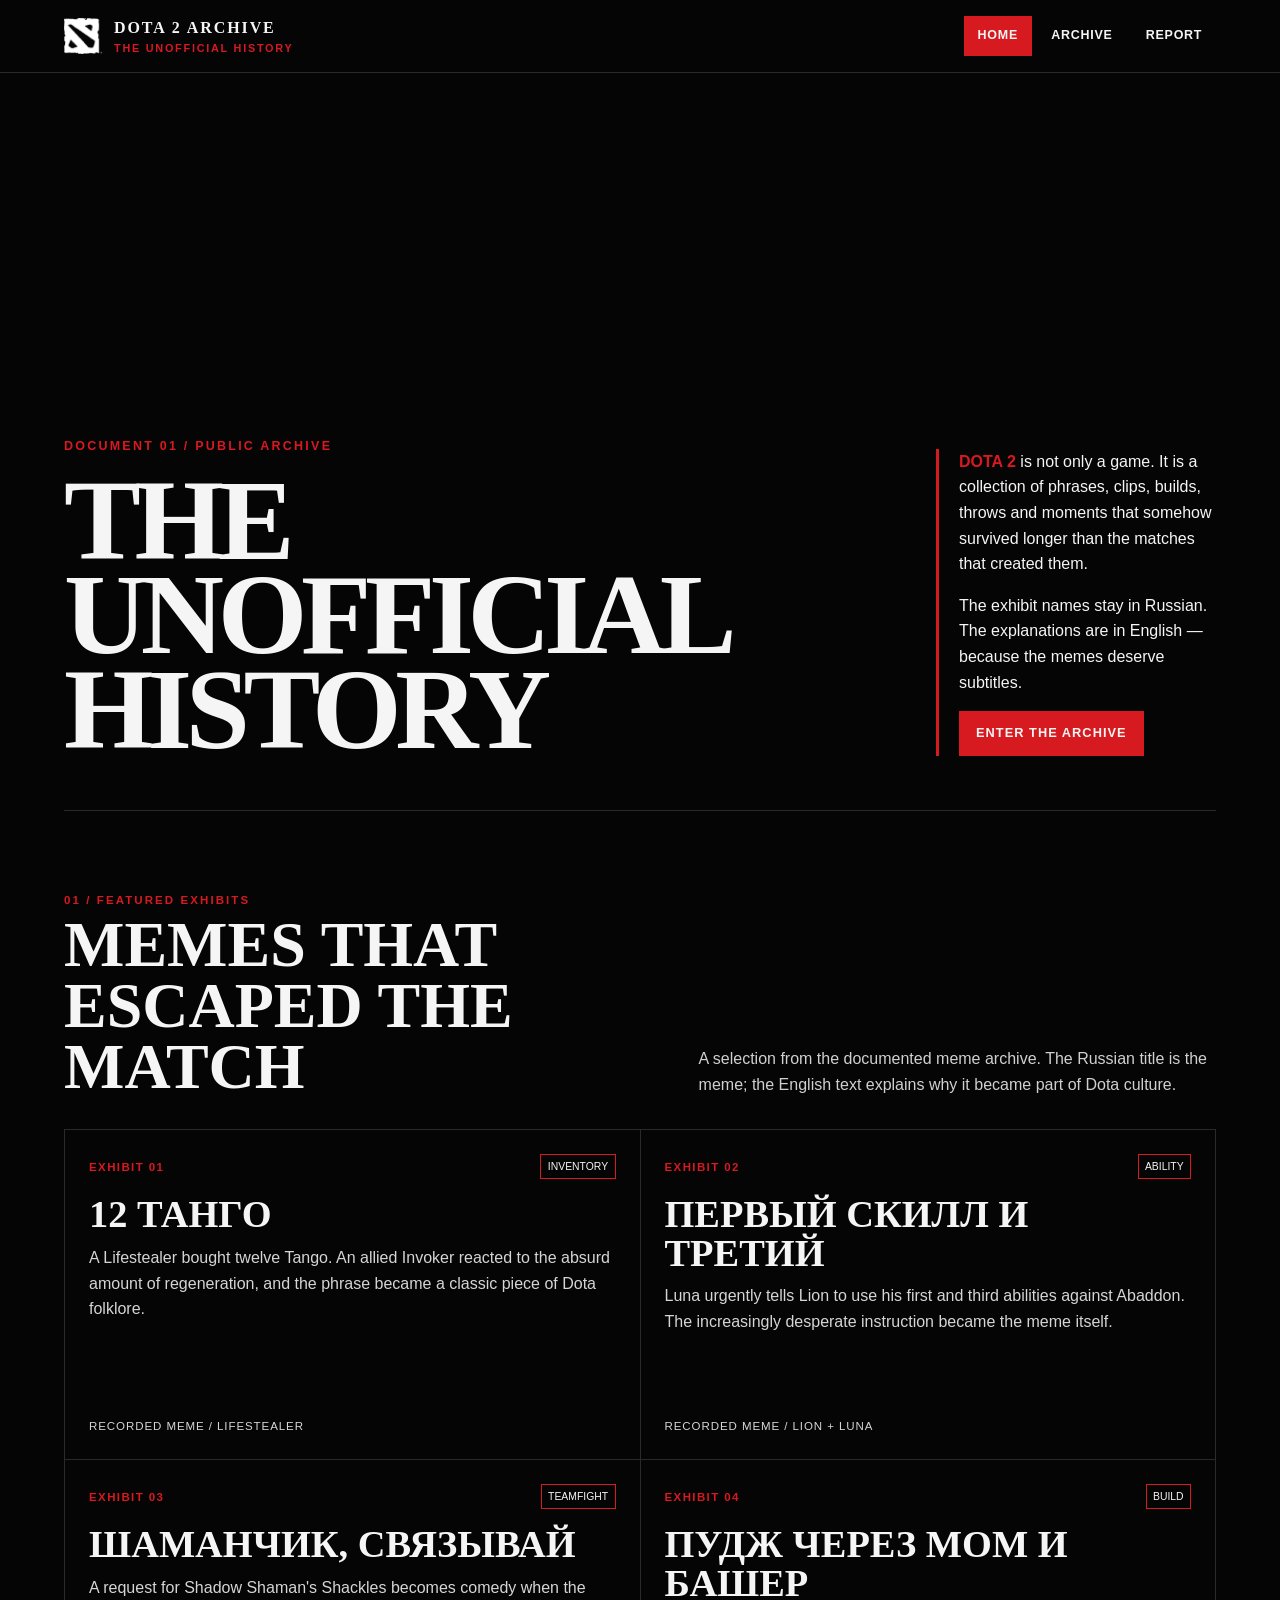
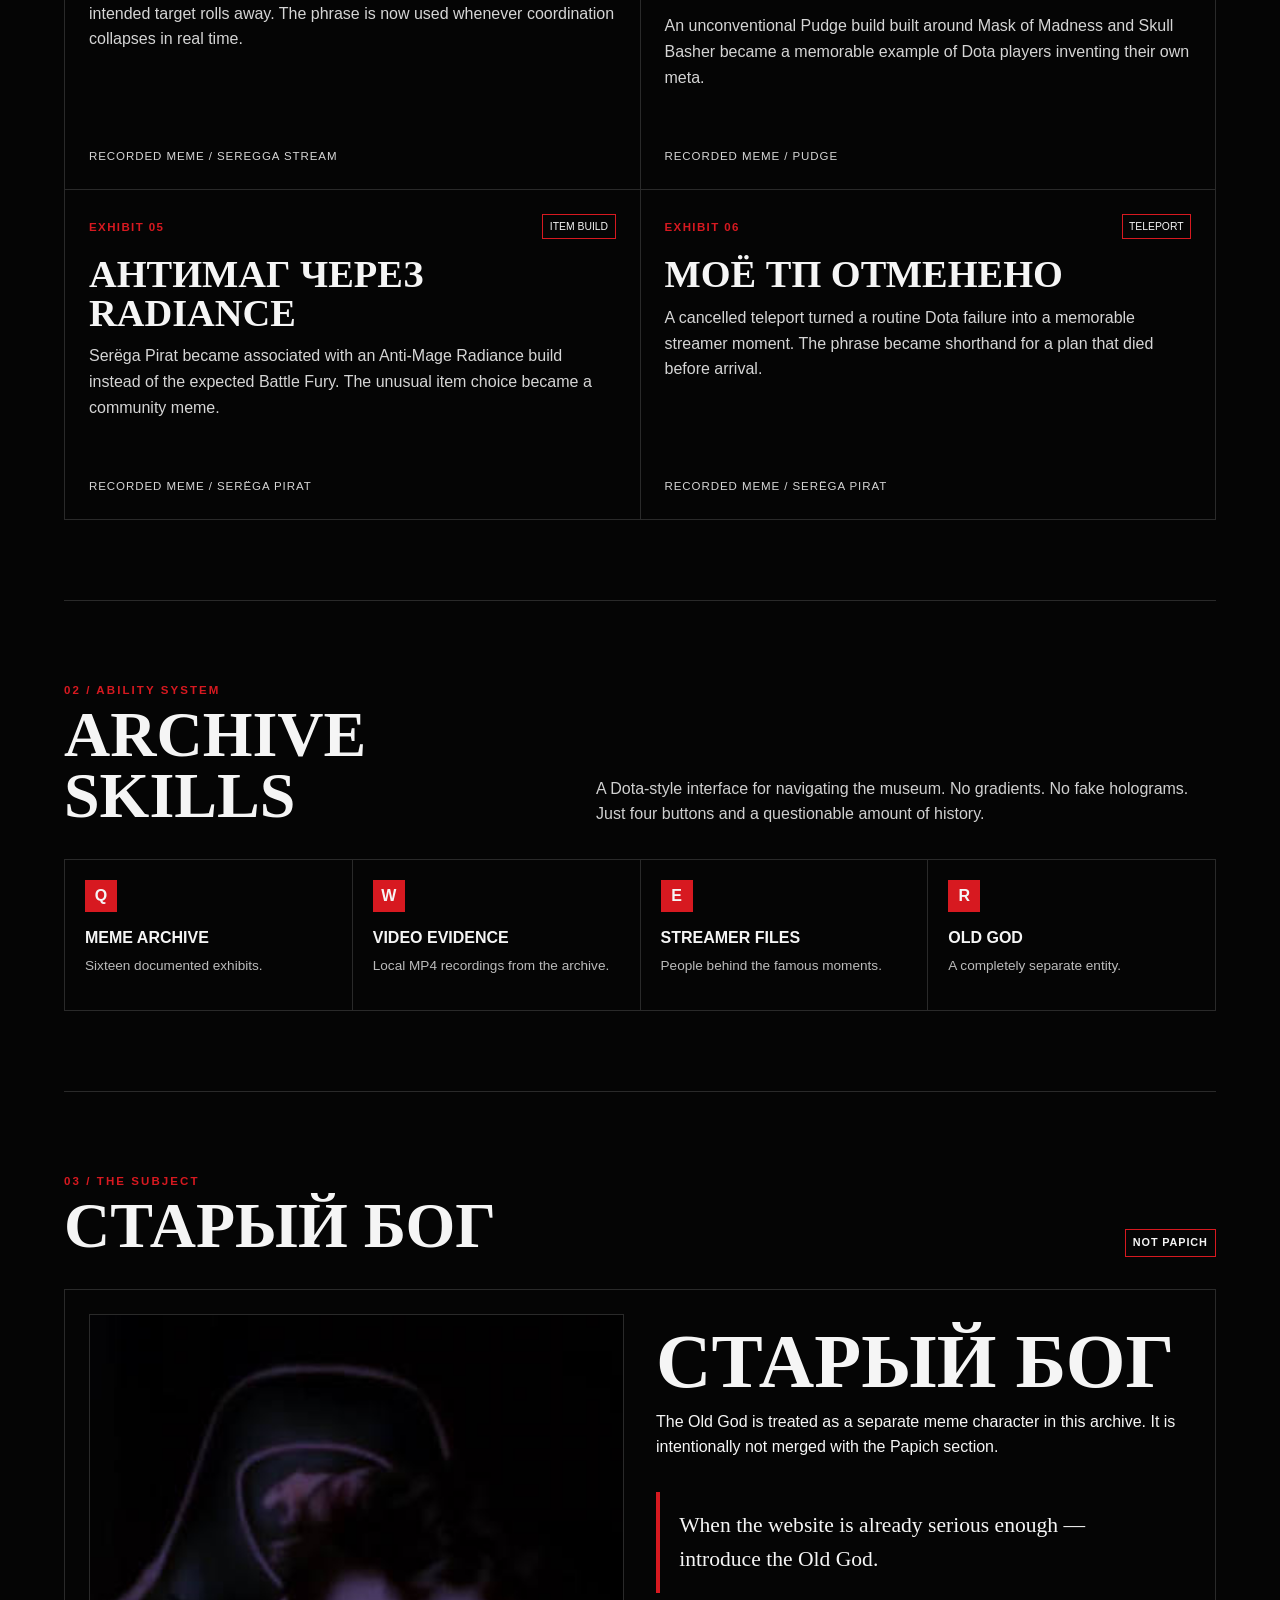
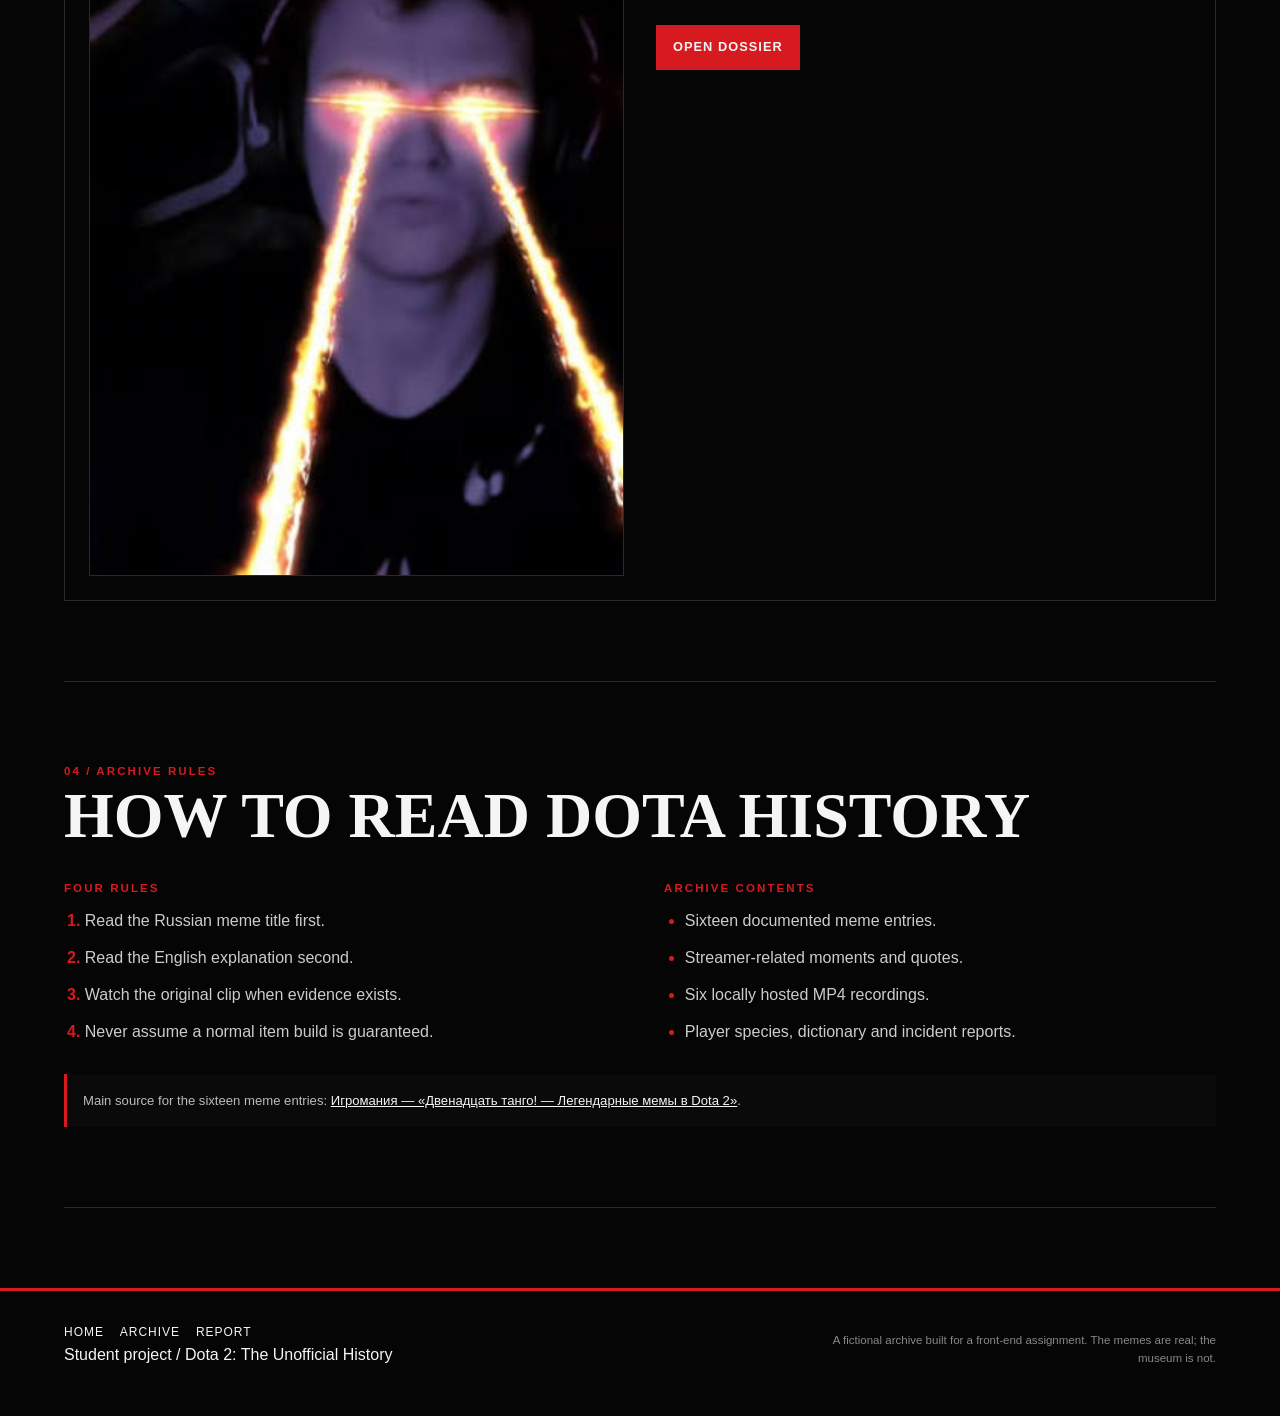
==== commit a4a26b53: "Redesign home page with English descriptions and Russian meme titles" ====
--- a/index.html
+++ b/index.html
@@ -1,223 +1,152 @@
 <!DOCTYPE html>
-<html lang="ru">
+<html lang="en">
 <head>
-  <meta charset="UTF-8">
-  <meta name="viewport" content="width=device-width, initial-scale=1.0">
-  <meta name="description" content="Dota 2: неофициальная история мемов, стримеров и легендарных пабов.">
-  <title>Dota 2 — The Unofficial History</title>
-  <link rel="stylesheet" href="css/style.css">
+<meta charset="UTF-8">
+<meta name="viewport" content="width=device-width, initial-scale=1.0">
+<meta name="description" content="Dota 2: The Unofficial History — a black, white and red archive of legendary Russian-speaking Dota memes.">
+<title>Dota 2 — The Unofficial History</title>
+<link rel="stylesheet" href="css/style.css">
 </head>
 <body>
 <header>
   <div class="header-container">
-    <div class="logo-group">
-      <img src="images/dota-logo.png" alt="Логотип Dota 2" class="site-logo">
+    <a class="logo-group" href="index.html">
+      <img src="images/dota-logo.png" alt="Dota 2 logo" class="site-logo">
       <div><span class="site-title">DOTA 2 ARCHIVE</span><span class="site-sub">The Unofficial History</span></div>
-    </div>
+    </a>
     <nav>
-      <a href="index.html" class="active">Главная</a>
-      <a href="about.html">Мемы и видео</a>
-      <a href="contact.html">Репорт</a>
+      <a href="index.html" class="active">Home</a>
+      <a href="about.html">Archive</a>
+      <a href="contact.html">Report</a>
     </nav>
   </div>
 </header>
 
 <main>
-<section id="hero-banner">
-  <h1>Dota 2<br>The Unofficial History</h1>
-  <p class="hero-subtitle">Мемы, стримеры, паблики и решения, которые уже нельзя отменить.</p>
-  <a href="#meme-wall" class="cta-button">ОТКРЫТЬ АРХИВ ↓</a>
-  <p class="hero-fine-print"><em>Просмотр сайта может вызвать желание снова поставить Dota 2.</em></p>
-</section>
-
-<section class="content-section" id="meme-wall">
-  <h2>Легендарные мемы</h2>
-  <div class="red-line"></div>
-  <p class="section-lead">Не сухая энциклопедия. Просто вещи, которые дотер понимает с двух слов.</p>
-
-  <div class="meme-grid">
-    <article class="meme-card">
-      <span class="card-number">01</span><h3>12 танго</h3>
-      <img src="images/tango.jpg" alt="Tango из Dota 2" class="meme-img">
-      <p>Lifestealer покупает <strong>12 Tango</strong>. Invoker пытается понять зачем. Потом Naix съедает сразу три.</p>
-      <p><strong>Фраза:</strong> «ДВЕНА-А-АДЦАТЬ ТАНГО!»</p>
-    </article>
-
-    <article class="meme-card">
-      <span class="card-number">02</span><h3>Первый скилл и третий</h3>
-      <img src="images/lion.jpg" alt="Lion из Dota 2" class="meme-img">
-      <p>Luna просит Lion нажать два конкретных скилла. Чем дольше он не нажимает, тем громче становится инструкция.</p>
-      <p><strong>Фраза:</strong> «ПЕРВЫЙ СКИЛЛ И ТРЕТИЙ!»</p>
-    </article>
-
-    <article class="meme-card">
-      <span class="card-number">03</span><h3>Шаманчик, связывай</h3>
-      <img src="images/witch_doctor.jpg" alt="Герой Dota 2 в разделе старых мемов" class="meme-img">
-      <p>Командная работа выглядит идеально ровно до момента, когда тиммейт укатывается вообще не туда.</p>
-      <p><strong>Фраза:</strong> «ШАМАНЧИК, СВЯЗЫВАЙ!»</p>
-    </article>
-
-    <article class="meme-card">
-      <span class="card-number">04</span><h3>Пудж через MOM и Basher</h3>
-      <img src="images/pudge.jpg" alt="Pudge из Dota 2" class="meme-img">
-      <p>Когда нормальная сборка кажется слишком скучной. MOM, Basher и абсолютная вера в план.</p>
-      <p><strong>Статус:</strong> «мэнчик, это meta play».</p>
-    </article>
-
-    <article class="meme-card">
-      <span class="card-number">05</span><h3>Anti-Mage через Radiance</h3>
-      <img src="images/anti_mage.jpg" alt="Anti-Mage из Dota 2" class="meme-img">
-      <p>Серёга Пират решил, что Battle Fury — это слишком обычно. Так появился Radiance Anti-Mage.</p>
-      <p><strong>План:</strong> фармить необычно.</p>
-    </article>
-
-    <article class="meme-card">
-      <span class="card-number">06</span><h3>Моё ТП отменено</h3>
-      <p>Телепорт прервали в самый неподходящий момент. Матч закончился, а фраза — нет.</p>
-      <p><strong>Фраза:</strong> «МОЁ ТП ОТМЕНЕНО».</p>
-    </article>
-
-    <article class="meme-card">
-      <span class="card-number">07</span><h3>Пудж, оставь реген!</h3>
-      <img src="images/pudge.jpg" alt="Pudge из Dota 2" class="meme-img">
-      <p>Bloodseeker убегает от смерти. Единственная надежда — руна регена. Пудж тоже видит руну.</p>
-      <p><strong>Фраза:</strong> «ПУДЖ, ОСТАВЬ РЕГЕН!»</p>
-    </article>
-
-    <article class="meme-card">
-      <span class="card-number">08</span><h3>Толик, легенда!</h3>
-      <p>Abaddon вместо защиты базы идёт ломать вражескую. Сначала его ругают. Через несколько секунд — уже боготворят.</p>
-      <p><strong>Фраза:</strong> «ТОЛИК, ДАВАЙ! ТОЛИК, ЛЕГЕНДА!»</p>
-    </article>
-
-    <article class="meme-card">
-      <span class="card-number">09</span><h3>Баунтихантер, приди к нам!</h3>
-      <p>Вся команда защищает базу. Bounty Hunter в это время занимается чем-то очень важным на другой линии.</p>
-      <p><strong>Фраза:</strong> «БАУНТИХАНТЕР, ПРИДИ К НАМ!»</p>
-    </article>
-
-    <article class="meme-card">
-      <span class="card-number">10</span><h3>А какой ТП на мид?</h3>
-      <p>Саппорт готов прилететь спасать мид. Есть одна маленькая проблема: башни уже нет.</p>
-      <p><strong>Фраза:</strong> «ПЕРВАЯ МИНУТА! ГДЕ БАШНЯ?!»</p>
-    </article>
-
-    <article class="meme-card">
-      <span class="card-number">11</span><h3>Два мисса! С МКБ!</h3>
-      <p>Wraith King почти добивает врага. Два удара. Два промаха. В инвентаре лежит MKB.</p>
-      <p><strong>Фраза:</strong> «ДВА МИССА! С МКБ!»</p>
-    </article>
-
-    <article class="meme-card">
-      <span class="card-number">12</span><h3>Катя, возьми телефон!</h3>
-      <p>Enigma нажимает Black Hole на нескольких героев, а обычная песня внезапно превращается в крик победы.</p>
-      <p><strong>Фраза:</strong> «КАТЯ, ВОЗЬМИ ТЕЛЕФОН!»</p>
-    </article>
-
-    <article class="meme-card">
-      <span class="card-number">13</span><h3>Реплики Saneking</h3>
-      <p>Отдельный жанр дотерского фольклора: эмоциональные разборы союзников, которые цитируют даже вне матча.</p>
-    </article>
-
-    <article class="meme-card">
-      <span class="card-number">14</span><h3>Сундук для рун — рундук</h3>
-      <p>Иногда для мема не нужен эпичный матч. Достаточно одной реплики Juggernaut.</p>
-      <p><strong>Рундук.</strong> Всё.</p>
-    </article>
-
-    <article class="meme-card">
-      <span class="card-number">15</span><h3>Фармлинги</h3>
-      <p>Nature's Prophet призывает трентов. Юный игрок уже придумал им имя. Получился один.</p>
-      <p><strong>«А теперь я призову фармлингов!»</strong></p>
-    </article>
-
-    <article class="meme-card">
-      <span class="card-number">16</span><h3>Silencer влез в долги</h3>
-      <p>По расчётам золото должно быть. На деле его меньше, чем игра успела дать пассивно.</p>
-      <p><strong>Вердикт:</strong> Silencer должен Valve денег.</p>
-    </article>
+<section id="hero">
+  <div>
+    <p class="hero-kicker">Document 01 / Public Archive</p>
+    <h1>The<br>Unofficial<br>History</h1>
   </div>
-
-  <div class="source-box">
-    Основа списка мемов и их историй — материал «Игромании» «Двенадцать танго! — Легендарные мемы в Dota 2».
-    <a href="https://www.igromania.ru/article/33270/dvenadtsat-tango-legendarnyie-memyi-v-dota-2/" target="_blank" rel="noopener"><strong>Открыть источник →</strong></a>
+  <div class="hero-copy">
+    <p><strong>DOTA 2</strong> is not only a game. It is a collection of phrases, clips, builds, throws and moments that somehow survived longer than the matches that created them.</p>
+    <p>The exhibit names stay in Russian. The explanations are in English — because the memes deserve subtitles.</p>
+    <a class="button" href="#featured">Enter the archive</a>
   </div>
 </section>
 
-<section class="content-section">
-  <h2>Стримерский архив</h2>
-  <div class="red-line"></div>
-  <div class="streamer-grid">
-    <article class="streamer-card">
-      <img src="images/papich.jpg" alt="Папич" class="streamer-photo">
-      <h3>Папич</h3>
-      <p>«Величайший», Dota, реакции, легендарные нарезки и огромное количество фраз, которые давно живут отдельно от стримов.</p>
-      <span class="badge">ПАПИЧ = ПАПИЧ</span>
+<section class="section" id="featured">
+  <div class="section-head">
+    <div><p class="section-label">01 / Featured exhibits</p><h2>Memes that escaped the match</h2></div>
+    <p class="section-intro">A selection from the documented meme archive. The Russian title is the meme; the English text explains why it became part of Dota culture.</p>
+  </div>
+
+  <div class="feature-grid">
+    <article class="feature-card">
+      <div class="card-top"><span class="card-number">EXHIBIT 01</span><span class="card-tag">Inventory</span></div>
+      <h3>12 танго</h3>
+      <p>A Lifestealer bought twelve Tango. An allied Invoker reacted to the absurd amount of regeneration, and the phrase became a classic piece of Dota folklore.</p>
+      <p class="card-footer">Recorded meme / Lifestealer</p>
     </article>
-    <article class="streamer-card">
-      <h3>Серёга Пират</h3>
-      <p><strong>Anti-Mage Radiance</strong> и <strong>«Моё ТП отменено»</strong>. Один человек — сразу два экспоната.</p>
+    <article class="feature-card">
+      <div class="card-top"><span class="card-number">EXHIBIT 02</span><span class="card-tag">Ability</span></div>
+      <h3>Первый скилл и третий</h3>
+      <p>Luna urgently tells Lion to use his first and third abilities against Abaddon. The increasingly desperate instruction became the meme itself.</p>
+      <p class="card-footer">Recorded meme / Lion + Luna</p>
     </article>
-    <article class="streamer-card">
-      <h3>Sasavot</h3>
-      <p><strong>«Пудж, оставь реген!»</strong> — тот случай, когда вся комедия строится на том, что союзник делает ровно обратное.</p>
+    <article class="feature-card">
+      <div class="card-top"><span class="card-number">EXHIBIT 03</span><span class="card-tag">Teamfight</span></div>
+      <h3>Шаманчик, связывай</h3>
+      <p>A request for Shadow Shaman's Shackles becomes comedy when the intended target rolls away. The phrase is now used whenever coordination collapses in real time.</p>
+      <p class="card-footer">Recorded meme / SereGGa stream</p>
     </article>
-    <article class="streamer-card">
-      <h3>lena_golovach</h3>
-      <p><strong>«Два мисса! С МКБ!»</strong> — чистая Dota в одной фразе.</p>
+    <article class="feature-card">
+      <div class="card-top"><span class="card-number">EXHIBIT 04</span><span class="card-tag">Build</span></div>
+      <h3>Пудж через мом и башер</h3>
+      <p>An unconventional Pudge build built around Mask of Madness and Skull Basher became a memorable example of Dota players inventing their own meta.</p>
+      <p class="card-footer">Recorded meme / Pudge</p>
     </article>
-    <article class="streamer-card">
-      <h3>ponyaaaa</h3>
-      <p><strong>«Катя, возьми телефон!»</strong> + Black Hole = момент, который невозможно объяснить человеку без Dota.</p>
+    <article class="feature-card">
+      <div class="card-top"><span class="card-number">EXHIBIT 05</span><span class="card-tag">Item build</span></div>
+      <h3>Антимаг через Radiance</h3>
+      <p>Serёga Pirat became associated with an Anti-Mage Radiance build instead of the expected Battle Fury. The unusual item choice became a community meme.</p>
+      <p class="card-footer">Recorded meme / Serёga Pirat</p>
     </article>
-    <article class="streamer-card">
-      <h3>Saneking</h3>
-      <p>Сам по себе отдельный словарь эмоциональной русскоязычной Dota.</p>
+    <article class="feature-card">
+      <div class="card-top"><span class="card-number">EXHIBIT 06</span><span class="card-tag">Teleport</span></div>
+      <h3>Моё ТП отменено</h3>
+      <p>A cancelled teleport turned a routine Dota failure into a memorable streamer moment. The phrase became shorthand for a plan that died before arrival.</p>
+      <p class="card-footer">Recorded meme / Serёga Pirat</p>
     </article>
   </div>
 </section>
 
-<section class="content-section">
-  <h2>Старый Бог</h2>
-  <div class="red-line"></div>
+<section class="section">
+  <div class="section-head">
+    <div><p class="section-label">02 / Ability system</p><h2>Archive skills</h2></div>
+    <p class="section-intro">A Dota-style interface for navigating the museum. No gradients. No fake holograms. Just four buttons and a questionable amount of history.</p>
+  </div>
+  <div class="ability-bar">
+    <article class="ability"><span class="ability-key">Q</span><h3>Meme Archive</h3><p>Sixteen documented exhibits.</p></article>
+    <article class="ability"><span class="ability-key">W</span><h3>Video Evidence</h3><p>Local MP4 recordings from the archive.</p></article>
+    <article class="ability"><span class="ability-key">E</span><h3>Streamer Files</h3><p>People behind the famous moments.</p></article>
+    <article class="ability"><span class="ability-key">R</span><h3>Old God</h3><p>A completely separate entity.</p></article>
+  </div>
+</section>
+
+<section class="section">
+  <div class="section-head">
+    <div><p class="section-label">03 / The subject</p><h2>Старый Бог</h2></div>
+    <span class="badge">NOT PAPICH</span>
+  </div>
   <div class="old-god-card">
-    <img src="images/old-god.jpg" alt="Старый Бог" class="old-god-photo">
+    <img src="images/old-god.jpg" alt="Старый Бог meme image" class="old-god-photo">
     <div>
-      <span class="badge">НЕ ПАПИЧ</span>
       <h3>Старый Бог</h3>
-      <p>Отдельный мем и отдельный персонаж. Никаких «Papich — The Old God» больше нет.</p>
-      <blockquote>Когда преподаватель уже думает, что понял тему сайта — появляется Старый Бог.</blockquote>
+      <p>The Old God is treated as a separate meme character in this archive. It is intentionally not merged with the Papich section.</p>
+      <blockquote>When the website is already serious enough — introduce the Old God.</blockquote>
+      <a class="button" href="about.html#old-god">Open dossier</a>
     </div>
   </div>
 </section>
 
-<section class="content-section">
-  <h2>Виды игроков</h2>
-  <div class="red-line"></div>
-  <div class="species-grid">
-    <article class="species-card"><img src="images/pudge.jpg" alt="Pudge" class="species-img"><h3>Pudge player</h3><p>Промахнулся хуком → лаг.</p><p>Попал хуком → «изи».</p></article>
-    <article class="species-card"><img src="images/invoker.jpg" alt="Invoker" class="species-img"><h3>Invoker player</h3><p>Знает 10 спеллов. Использует Tornado. Виноват саппорт.</p></article>
-    <article class="species-card"><img src="images/anti_mage.jpg" alt="Anti-Mage" class="species-img"><h3>Anti-Mage player</h3><p>«Ещё один слот и дерёмся». Команда услышала это 18 минут назад.</p></article>
-    <article class="species-card"><img src="images/techies.jpg" alt="Techies" class="species-img"><h3>Techies player</h3><p>Главная цель — чтобы матч запомнили все десять человек.</p></article>
+<section class="section">
+  <div class="section-head">
+    <div><p class="section-label">04 / Archive rules</p><h2>How to read Dota history</h2></div>
   </div>
-</section>
-
-<section class="content-section">
-  <h2>Словарь паблика</h2>
-  <div class="red-line"></div>
-  <div class="dictionary-grid">
-    <article class="dict-entry"><h3>GG</h3><p>Сообщение на 8-й минуте. Игра после него продолжается ещё 45.</p></article>
-    <article class="dict-entry"><h3>EZ</h3><p>Чаще всего пишет человек, который только что пережил 67-минутный триллер.</p></article>
-    <article class="dict-entry"><h3>Support diff</h3><p>Универсальное объяснение почти любого личного решения.</p></article>
-    <article class="dict-entry"><h3>Mid or feed</h3><p>Переговоры завершены до начала переговоров.</p></article>
+  <div class="rule-grid">
+    <div>
+      <p class="section-label">Four rules</p>
+      <ol>
+        <li>Read the Russian meme title first.</li>
+        <li>Read the English explanation second.</li>
+        <li>Watch the original clip when evidence exists.</li>
+        <li>Never assume a normal item build is guaranteed.</li>
+      </ol>
+    </div>
+    <div>
+      <p class="section-label">Archive contents</p>
+      <ul>
+        <li>Sixteen documented meme entries.</li>
+        <li>Streamer-related moments and quotes.</li>
+        <li>Six locally hosted MP4 recordings.</li>
+        <li>Player species, dictionary and incident reports.</li>
+      </ul>
+    </div>
+  </div>
+  <div class="source-box">
+    Main source for the sixteen meme entries: <a href="https://www.igromania.ru/article/33270/dvenadtsat-tango-legendarnyie-memyi-v-dota-2/" target="_blank" rel="noopener">Игромания — «Двенадцать танго! — Легендарные мемы в Dota 2»</a>.
   </div>
 </section>
 </main>
 
 <footer>
   <div class="footer-container">
-    <div class="footer-links"><a href="index.html">Главная</a><a href="about.html">Мемы и видео</a><a href="contact.html">Репорт</a></div>
-    <p>Dota 2: The Unofficial History. Учебный проект.</p>
+    <div>
+      <div class="footer-links"><a href="index.html">Home</a><a href="about.html">Archive</a><a href="contact.html">Report</a></div>
+      <p>Student project / Dota 2: The Unofficial History</p>
+    </div>
+    <p class="footer-note">A fictional archive built for a front-end assignment. The memes are real; the museum is not.</p>
   </div>
 </footer>
 </body>
--- a/css/style.css
+++ b/css/style.css
@@ -1,72 +1,138 @@
 /* DOTA 2 — THE UNOFFICIAL HISTORY
-   Only black / white / red. No gradients, no glow, no fake "AI museum" styling.
-   Units used: px, %, rem, vh.
+   Visual language: black, white, red. Editorial / archive layout.
+   Units demonstrated: px, %, rem, em, vh.
 */
 *{box-sizing:border-box;margin:0;padding:0}
-:root{--black:#000;--white:#fff;--red:#d71920}
+:root{--black:#050505;--white:#f5f5f5;--red:#d71920;--line:#2a2a2a}
 html{scroll-behavior:smooth}
-body{min-height:100vh;background:var(--black);color:var(--white);font-family:Arial,Helvetica,sans-serif;font-size:16px;line-height:1.55}
-img,video{max-width:100%;display:block}
+body{background:var(--black);color:var(--white);font-family:Arial,Helvetica,sans-serif;font-size:16px;line-height:1.6}
+img,video{display:block;max-width:100%}
 a{color:var(--white);text-decoration:none}
 a:hover{color:var(--red)}
 strong{color:var(--red)}
 em{font-style:italic}
-header{position:sticky;top:0;z-index:20;background:#000;border-bottom:2px solid var(--red)}
-.header-container{width:92%;max-width:1180px;margin:auto;display:flex;align-items:center;justify-content:space-between;gap:1rem;padding:12px 0}
-.logo-group{display:flex;align-items:center;gap:10px}
-.site-logo{width:42px;height:42px;object-fit:contain}
-.site-title{font-family:Georgia,"Times New Roman",serif;font-size:1.05rem;font-weight:700;letter-spacing:.08em}
-.site-sub{display:block;font-size:.72rem;color:var(--red);text-transform:uppercase}
-nav{display:flex;flex-wrap:wrap;gap:6px}
-nav a{padding:8px 11px;border:1px solid #fff;font-size:.86rem;font-weight:700}
-nav a:hover,nav a.active{background:var(--red);border-color:var(--red);color:#fff;transform:translateY(-2px)}
-main{width:92%;max-width:1180px;margin:0 auto 4rem}
-#hero-banner{min-height:72vh;display:flex;flex-direction:column;align-items:center;justify-content:center;text-align:center;border-bottom:3px solid var(--red);padding:4rem 1rem}
-#hero-banner h1{font-family:Georgia,"Times New Roman",serif;font-size:clamp(2.6rem,8vw,6.5rem);line-height:.95;text-transform:uppercase;max-width:1000px}
-.hero-subtitle{font-size:clamp(1rem,2.5vw,1.4rem);margin:1.25rem 0 1.75rem}
-.cta-button,.evidence-link,.submit-button,button{display:inline-block;background:var(--red);color:#fff;border:2px solid var(--red);padding:10px 16px;font-weight:800;cursor:pointer}
-.cta-button:hover,.evidence-link:hover,.submit-button:hover,button:hover{background:#fff;color:#000;border-color:#fff;transform:translateY(-2px)}
-.hero-fine-print{margin-top:1rem;font-size:.85rem}
-.content-section{padding:3rem 0;border-bottom:1px solid #fff}
-.content-section>h2{font-family:Georgia,"Times New Roman",serif;font-size:clamp(1.8rem,4vw,3rem);text-transform:uppercase;margin-bottom:.6rem}
-.section-lead{max-width:820px;margin-bottom:1.5rem}
-.red-line{width:80px;height:6px;background:var(--red);margin:.75rem 0 1.5rem}
-.meme-grid,.streamer-grid,.species-grid,.dictionary-grid,.case-grid,.video-grid{display:grid;grid-template-columns:repeat(auto-fit,minmax(250px,1fr));gap:18px;margin-top:1.5rem}
-.meme-card,.streamer-card,.species-card,.dict-entry,.case-card,.video-card,.old-god-card{border:2px solid #fff;background:#000;padding:18px}
-.meme-card:hover,.streamer-card:hover,.species-card:hover,.dict-entry:hover,.case-card:hover,.video-card:hover{border-color:var(--red);transform:translateY(-4px)}
-.card-number,.exhibit-number,.case-id{display:inline-block;background:var(--red);padding:3px 7px;font-size:.72rem;font-weight:900;text-transform:uppercase;margin-bottom:10px}
-.meme-card h3,.streamer-card h3,.species-card h3,.dict-entry h3,.video-card h3{font-size:1.25rem;text-transform:uppercase;margin-bottom:8px}
-.meme-card p,.streamer-card p,.species-card p,.dict-entry p,.case-card p,.video-card p{margin:.45rem 0}
-.meme-img,.streamer-photo,.species-img,.old-god-photo,.profile-image{width:100%;aspect-ratio:16/9;object-fit:cover;border:2px solid #fff;margin:10px 0 14px}
-.old-god-card{display:grid;grid-template-columns:minmax(260px,1fr) minmax(260px,1fr);gap:22px;align-items:center}
-.old-god-card h3{font-family:Georgia,"Times New Roman",serif;font-size:clamp(2rem,5vw,4rem);text-transform:uppercase}
-.old-god-card .old-god-photo{aspect-ratio:auto;margin:0}
-.fact-list,.laws-list,.history-list,.timeline-list,.meme-list{margin:1rem 0 0 1.3rem}
-.fact-list li,.laws-list li,.history-list li,.timeline-list li,.meme-list li{padding:.35rem 0}
-blockquote{border-left:6px solid var(--red);padding:12px 16px;margin:1.5rem 0;font-family:Georgia,"Times New Roman",serif;font-size:1.3rem}
-.quote-source{font-size:.85rem;margin-top:-1rem;margin-bottom:1.5rem}
-.data-table{width:100%;border-collapse:collapse;margin-top:1.5rem}
-.data-table caption{text-align:left;font-family:Georgia,"Times New Roman",serif;font-size:1.25rem;font-weight:700;margin-bottom:10px}
-.data-table th,.data-table td{border:1px solid #fff;padding:10px;text-align:left;vertical-align:top}
-.data-table thead th,.data-table tfoot th,.data-table tfoot td{background:var(--red);color:#fff}
-.data-table tbody tr:hover{background:var(--red);color:#fff}
-.exhibit-video{width:100%;aspect-ratio:16/9;object-fit:contain;background:#000;border:2px solid #fff;margin-top:10px}
-.video-card .vertical-video{aspect-ratio:9/16;max-height:580px;margin-left:auto;margin-right:auto}
-.media-label{font-size:.82rem;margin-top:8px}
-.archive-form{margin-top:1.5rem}
-fieldset{border:2px solid #fff;padding:20px}
-legend{font-family:Georgia,"Times New Roman",serif;font-size:1.3rem;font-weight:700;padding:0 8px}
-.form-group{margin-bottom:1rem}
-.form-group label,.group-label{display:block;font-weight:700;margin-bottom:6px}
-input,select,textarea{width:100%;background:#000;color:#fff;border:2px solid #fff;padding:10px;font:inherit}
-input:focus,select:focus,textarea:focus{outline:3px solid var(--red);border-color:var(--red)}
-.radio-group,.checkbox-group{display:flex;flex-wrap:wrap;gap:12px}
-.radio-group label,.checkbox-group label{display:flex;align-items:center;gap:6px;font-weight:400}
+::selection{background:var(--red);color:var(--white)}
+
+header{position:sticky;top:0;z-index:50;background:var(--black);border-bottom:1px solid var(--line)}
+.header-container{width:90%;max-width:1280px;margin:auto;min-height:72px;display:flex;align-items:center;justify-content:space-between;gap:2rem}
+.logo-group{display:flex;align-items:center;gap:.75rem}
+.site-logo{width:38px;height:38px;object-fit:contain}
+.site-title{font-family:Georgia,"Times New Roman",serif;font-size:1rem;font-weight:700;letter-spacing:.12em}
+.site-sub{display:block;color:var(--red);font-size:.68rem;font-weight:700;letter-spacing:.16em;text-transform:uppercase}
+nav{display:flex;flex-wrap:wrap;gap:.35rem}
+nav a{padding:.55rem .8rem;border:1px solid transparent;font-size:.78rem;font-weight:700;letter-spacing:.06em;text-transform:uppercase}
+nav a:hover,nav a.active{border-color:var(--red);background:var(--red);color:var(--white)}
+
+main{width:90%;max-width:1280px;margin:auto}
+#hero{min-height:82vh;display:grid;grid-template-columns:1.5fr .5fr;align-items:end;gap:2rem;padding:7vh 0 6vh;border-bottom:1px solid var(--line)}
+.hero-kicker{color:var(--red);font-size:.78rem;font-weight:800;letter-spacing:.18em;text-transform:uppercase;margin-bottom:1rem}
+#hero h1{font-family:Georgia,"Times New Roman",serif;font-size:clamp(3.5rem,9vw,9rem);line-height:.82;letter-spacing:-.055em;text-transform:uppercase}
+.hero-copy{max-width:470px;justify-self:end;border-left:3px solid var(--red);padding-left:1.25rem}
+.hero-copy p{margin-bottom:1rem}
+.button{display:inline-block;background:var(--red);border:1px solid var(--red);padding:.7rem 1rem;font-size:.8rem;font-weight:800;letter-spacing:.08em;text-transform:uppercase}
+.button:hover{background:var(--white);border-color:var(--white);color:var(--black)}
+
+.section{padding:5rem 0;border-bottom:1px solid var(--line)}
+.section-head{display:flex;justify-content:space-between;align-items:end;gap:2rem;margin-bottom:2rem}
+.section-label{color:var(--red);font-size:.72rem;font-weight:800;letter-spacing:.18em;text-transform:uppercase;margin-bottom:.35rem}
+.section h2{font-family:Georgia,"Times New Roman",serif;font-size:clamp(2rem,5vw,4rem);line-height:.95;text-transform:uppercase}
+.section-intro{max-width:620px;color:#d0d0d0}
+
+.feature-grid{display:grid;grid-template-columns:repeat(2,1fr);border-top:1px solid var(--line);border-left:1px solid var(--line)}
+.feature-card{padding:1.5rem;border-right:1px solid var(--line);border-bottom:1px solid var(--line);min-height:330px;display:flex;flex-direction:column}
+.feature-card:hover{background:#0b0b0b}
+.card-top{display:flex;justify-content:space-between;align-items:center;margin-bottom:1rem}
+.card-number{color:var(--red);font-size:.72rem;font-weight:800;letter-spacing:.12em}
+.card-tag{font-size:.65rem;border:1px solid var(--red);padding:.2rem .4rem;text-transform:uppercase}
+.feature-card h3{font-family:Georgia,"Times New Roman",serif;font-size:clamp(1.7rem,3vw,2.7rem);line-height:1;text-transform:uppercase;margin-bottom:.7rem}
+.feature-card p{color:#d5d5d5;max-width:560px}
+.card-footer{margin-top:auto;padding-top:1.5rem;font-size:.72rem;color:#aaa;text-transform:uppercase;letter-spacing:.08em}
+
+.archive-grid{display:grid;grid-template-columns:repeat(4,1fr);gap:1px;background:var(--line);border:1px solid var(--line)}
+.archive-item{background:var(--black);padding:1.25rem;min-height:190px}
+.archive-item:hover{background:#0b0b0b}
+.archive-item h3{font-family:Georgia,"Times New Roman",serif;font-size:1.5rem;line-height:1.05;margin:.7rem 0}
+.archive-item p{font-size:.9rem;color:#c9c9c9}
+
+.ability-bar{display:grid;grid-template-columns:repeat(4,1fr);gap:1px;background:var(--line);border:1px solid var(--line)}
+.ability{background:var(--black);padding:1.25rem;min-height:150px}
+.ability-key{display:inline-grid;place-items:center;width:32px;height:32px;background:var(--red);font-weight:900;margin-bottom:.8rem}
+.ability h3{font-size:1rem;text-transform:uppercase}
+.ability p{font-size:.85rem;color:#bbb;margin-top:.3rem}
+
+.old-god-card{display:grid;grid-template-columns:1fr 1fr;gap:2rem;border:1px solid var(--line);padding:1.5rem}
+.old-god-photo{width:100%;height:100%;min-height:320px;object-fit:cover;border:1px solid var(--line)}
+.old-god-card h3{font-family:Georgia,"Times New Roman",serif;font-size:clamp(2.5rem,6vw,5rem);line-height:.9;text-transform:uppercase;margin:.8rem 0}
+.badge{display:inline-block;color:var(--white);border:1px solid var(--red);padding:.25rem .45rem;font-size:.68rem;font-weight:800;letter-spacing:.08em;text-transform:uppercase}
+
+.source-box{margin-top:1.5rem;padding:1rem;border-left:3px solid var(--red);background:#0a0a0a;font-size:.82rem;color:#bbb}
+.source-box a{text-decoration:underline}
+
+.rule-grid{display:grid;grid-template-columns:1fr 1fr;gap:3rem}
+.rule-grid ol,.rule-grid ul{padding-left:1.3rem}
+.rule-grid li{padding:.35rem 0;color:#ccc}
+.rule-grid li::marker{color:var(--red);font-weight:800}
+
+.video-grid{display:grid;grid-template-columns:repeat(2,1fr);gap:1px;background:var(--line);border:1px solid var(--line)}
+.video-card{background:var(--black);padding:1rem}
+.video-card video{width:100%;aspect-ratio:16/9;object-fit:contain;background:#000;border:1px solid var(--line)}
+.video-card h3{font-family:Georgia,"Times New Roman",serif;font-size:1.8rem;line-height:1;margin:.9rem 0 .5rem}
+.video-card p{font-size:.88rem;color:#bbb}
+.media-label{font-size:.7rem;color:#888;margin-top:.6rem;text-transform:uppercase;letter-spacing:.08em}
+
+figure{margin:0}
+figure img{border:1px solid var(--line)}
+figcaption{padding:.65rem 0;color:#999;font-size:.78rem}
+blockquote{margin:2rem 0;padding:1rem 1.2rem;border-left:4px solid var(--red);font-family:Georgia,"Times New Roman",serif;font-size:1.35rem}
+.quote-source{font-size:.75rem;color:#888;margin-top:-1.4rem}
+
+.data-table{width:100%;border-collapse:collapse;margin-top:1.5rem;font-size:.9rem}
+.data-table caption{text-align:left;font-family:Georgia,"Times New Roman",serif;font-size:1.5rem;margin-bottom:.7rem}
+.data-table th,.data-table td{border:1px solid var(--line);padding:.8rem;text-align:left}
+.data-table thead th{background:var(--red);color:#fff}
+.data-table tbody tr:hover{background:#111}
+.data-table tfoot th,.data-table tfoot td{border-top:2px solid var(--red)}
+
+.archive-form{margin-top:2rem}
+fieldset{border:1px solid var(--line);padding:1.5rem}
+legend{font-family:Georgia,"Times New Roman",serif;font-size:1.4rem;padding:0 .5rem}
+.form-group{margin-bottom:1.1rem}
+.form-group label,.group-label{display:block;font-size:.8rem;font-weight:800;letter-spacing:.06em;text-transform:uppercase;margin-bottom:.4rem}
+input,select,textarea{width:100%;background:#080808;color:#fff;border:1px solid #555;padding:.75rem;font:inherit}
+input:focus,select:focus,textarea:focus{outline:2px solid var(--red);border-color:var(--red)}
+.radio-group,.checkbox-group{display:flex;flex-wrap:wrap;gap:.8rem}
+.radio-group label,.checkbox-group label{display:flex;align-items:center;gap:.4rem;font-weight:400;text-transform:none;letter-spacing:0}
 input[type="radio"],input[type="checkbox"]{width:auto;accent-color:var(--red)}
-.form-actions{display:flex;gap:10px;margin-top:1rem}
-footer{border-top:3px solid var(--red);padding:2rem 0}
-.footer-container{width:92%;max-width:1180px;margin:auto;text-align:center}
-.footer-links{display:flex;justify-content:center;flex-wrap:wrap;gap:16px;margin-bottom:10px}
-.source-box{border:2px solid var(--red);padding:14px;margin-top:1.5rem}
-.badge{display:inline-block;border:2px solid var(--red);padding:3px 7px;color:#fff;font-weight:800;text-transform:uppercase;font-size:.72rem}
-@media(max-width:720px){.header-container{align-items:flex-start;flex-direction:column}.old-god-card{grid-template-columns:1fr}#hero-banner{min-height:58vh}.content-section{padding:2.2rem 0}}
+.form-actions{margin-top:1rem}
+.submit-button{background:var(--red);color:#fff;border:1px solid var(--red);padding:.75rem 1rem;font-weight:800;cursor:pointer}
+.submit-button:hover{background:#fff;color:#000;border-color:#fff}
+.case-grid{display:grid;grid-template-columns:repeat(2,1fr);gap:1px;background:var(--line);border:1px solid var(--line)}
+.case-card{background:var(--black);padding:1.4rem}
+.case-card h3{font-family:Georgia,"Times New Roman",serif;font-size:1.4rem;line-height:1.1;margin:.6rem 0}
+.case-card p{font-size:.88rem;color:#bbb}
+.case-id{color:var(--red);font-size:.68rem;font-weight:800;letter-spacing:.1em}
+.case-verdict{margin-top:1rem;padding-top:.8rem;border-top:1px solid var(--line);font-size:.75rem;text-transform:uppercase}
+
+footer{margin-top:5rem;border-top:3px solid var(--red);padding:2rem 0 3rem}
+.footer-container{width:90%;max-width:1280px;margin:auto;display:flex;justify-content:space-between;gap:2rem;align-items:end}
+.footer-links{display:flex;gap:1rem;flex-wrap:wrap}
+.footer-links a{font-size:.75rem;text-transform:uppercase;letter-spacing:.08em}
+.footer-note{max-width:420px;color:#888;font-size:.72rem;text-align:right}
+
+@media(max-width:900px){
+  #hero{grid-template-columns:1fr;min-height:70vh}
+  .hero-copy{justify-self:start}
+  .archive-grid{grid-template-columns:repeat(2,1fr)}
+  .ability-bar{grid-template-columns:repeat(2,1fr)}
+  .old-god-card,.rule-grid{grid-template-columns:1fr}
+}
+@media(max-width:620px){
+  .header-container{padding:1rem 0;align-items:flex-start;flex-direction:column}
+  #hero h1{font-size:clamp(3rem,17vw,5rem)}
+  .section{padding:3rem 0}
+  .feature-grid,.video-grid,.case-grid{grid-template-columns:1fr}
+  .archive-grid{grid-template-columns:1fr}
+  .ability-bar{grid-template-columns:1fr 1fr}
+  .footer-container{align-items:flex-start;flex-direction:column}
+  .footer-note{text-align:left}
+}
